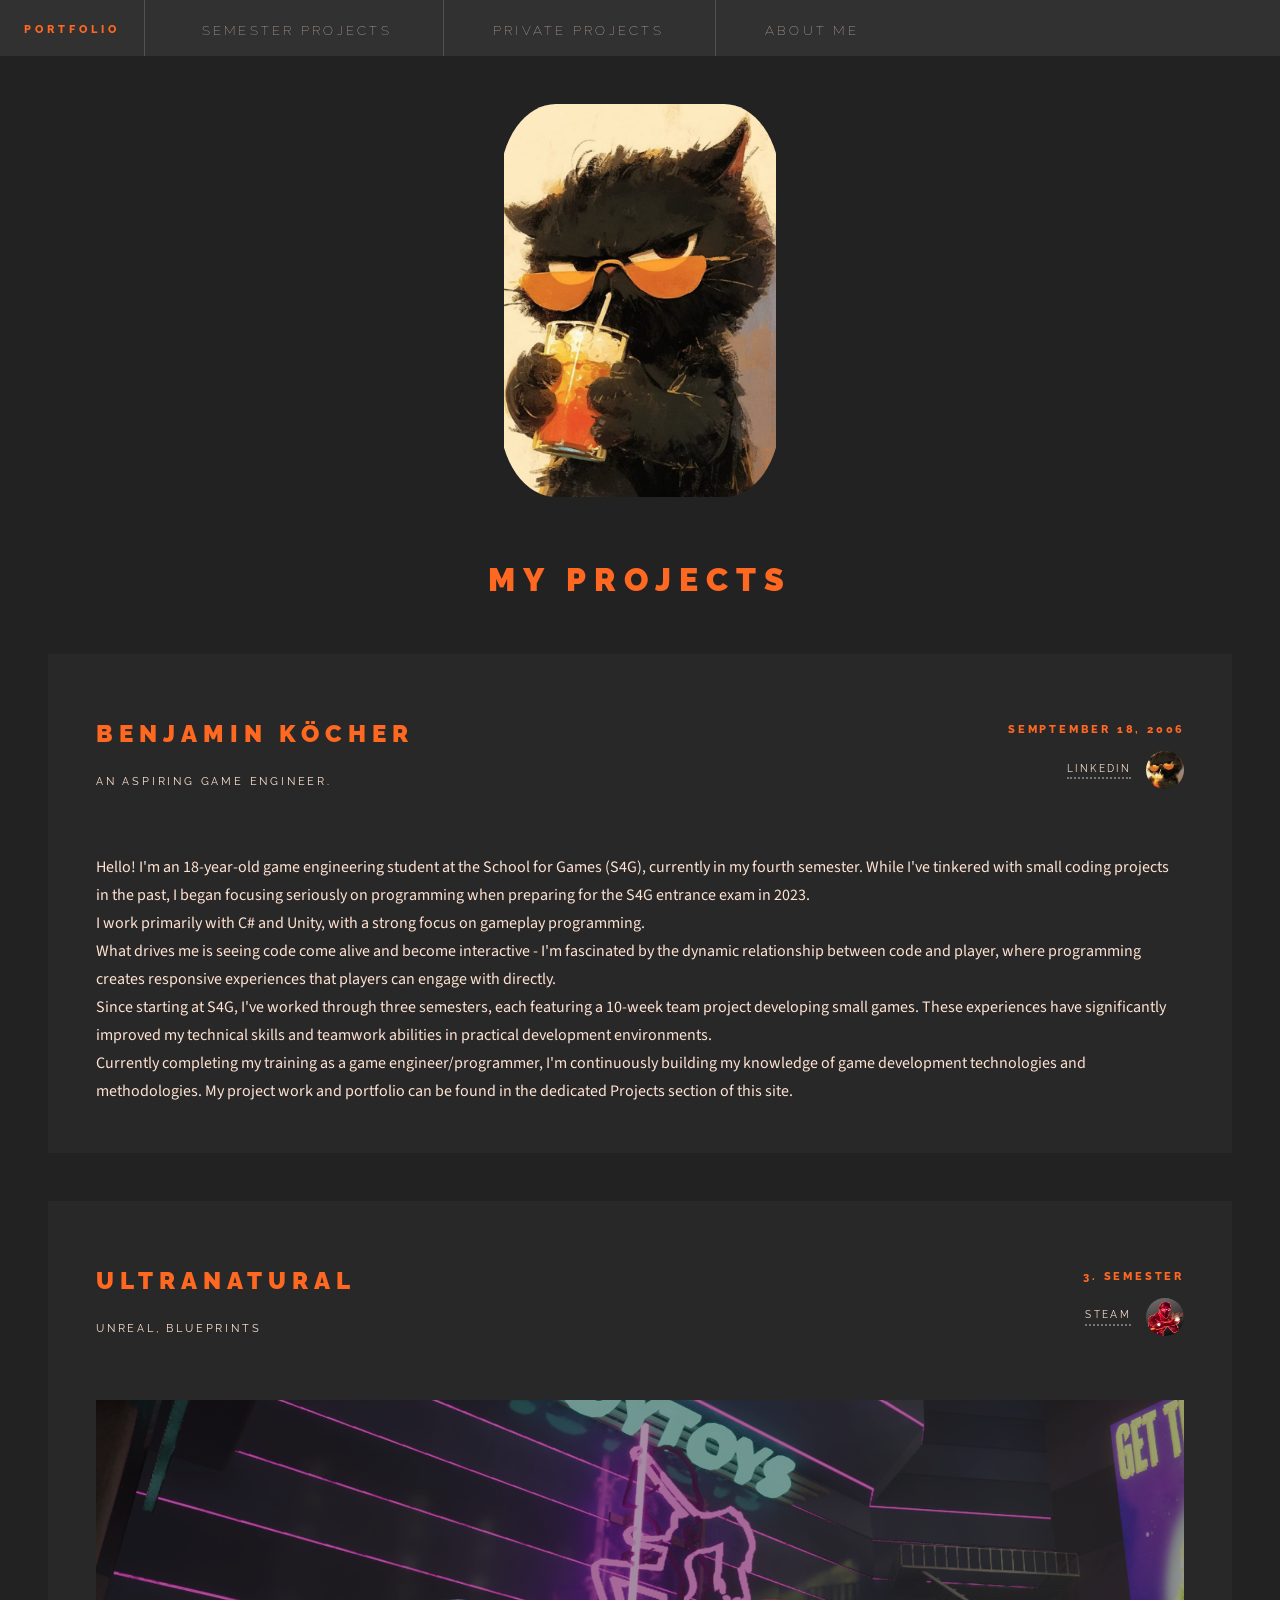
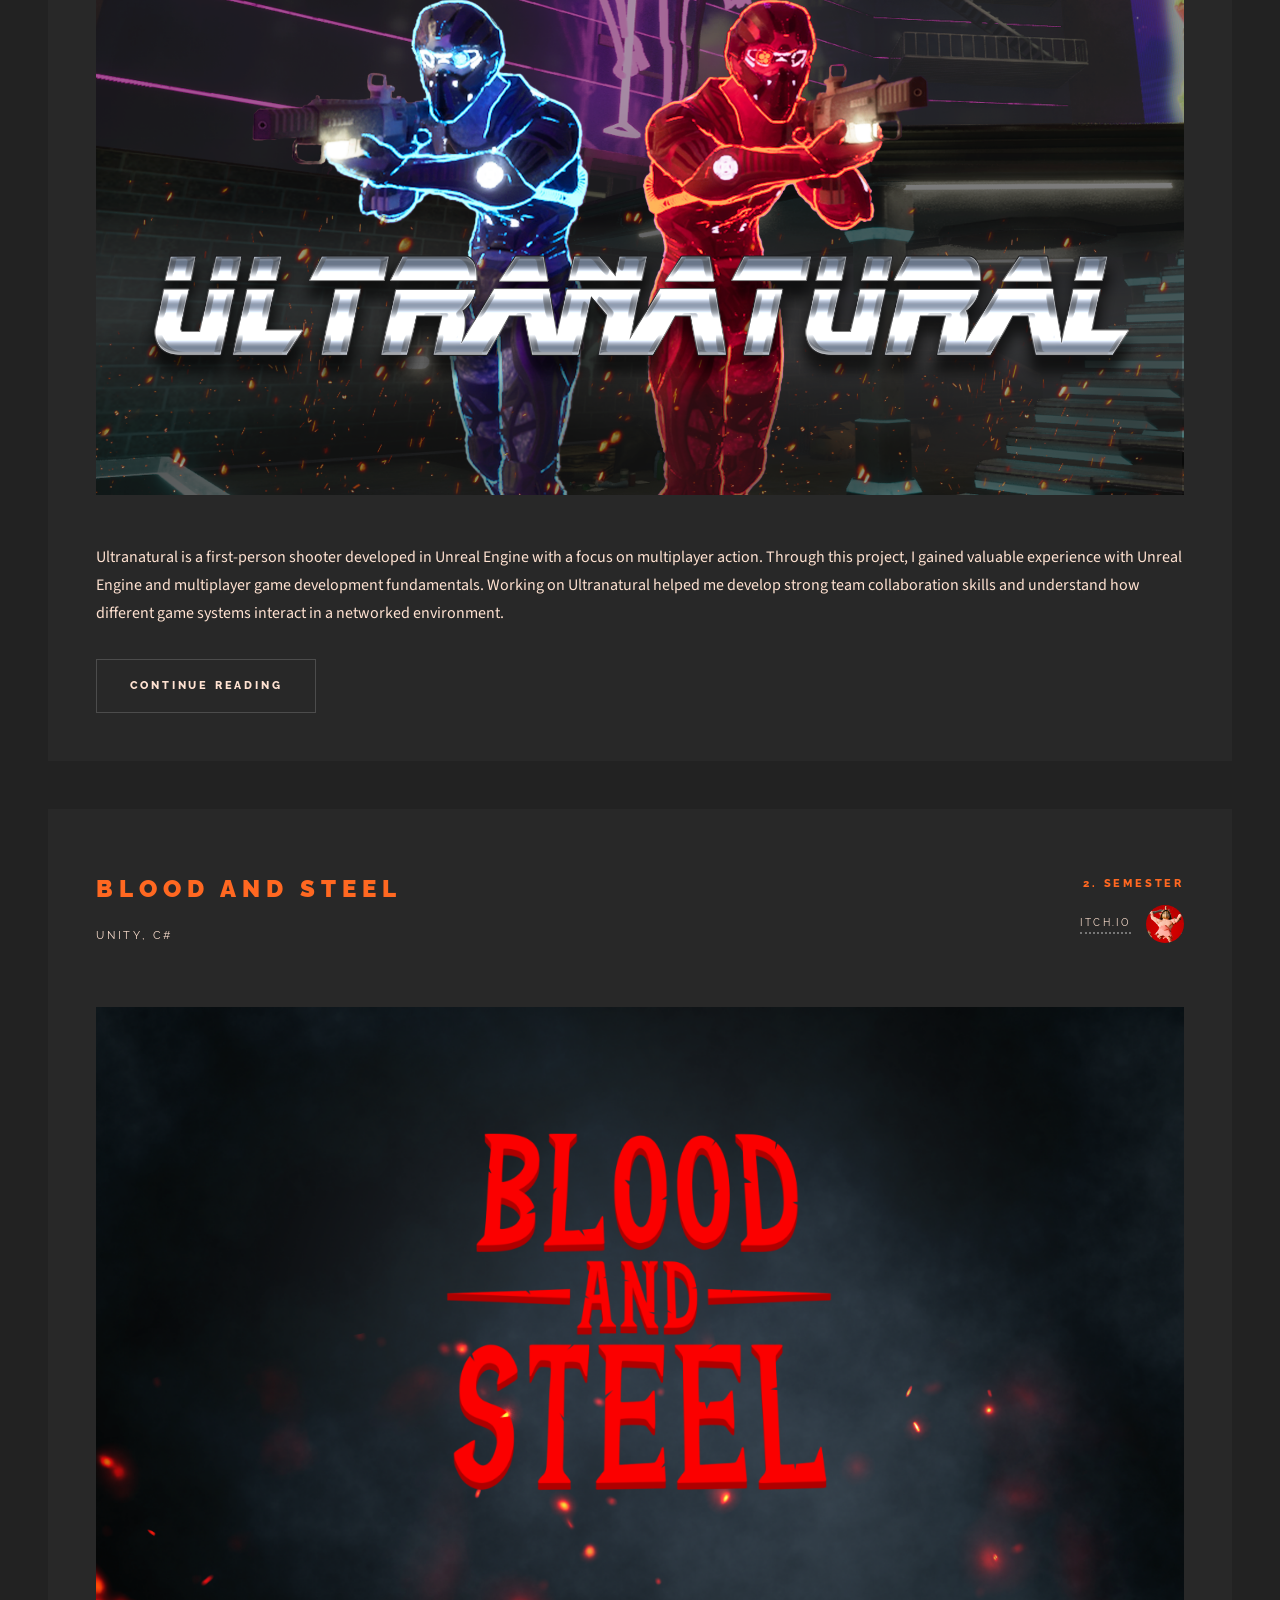
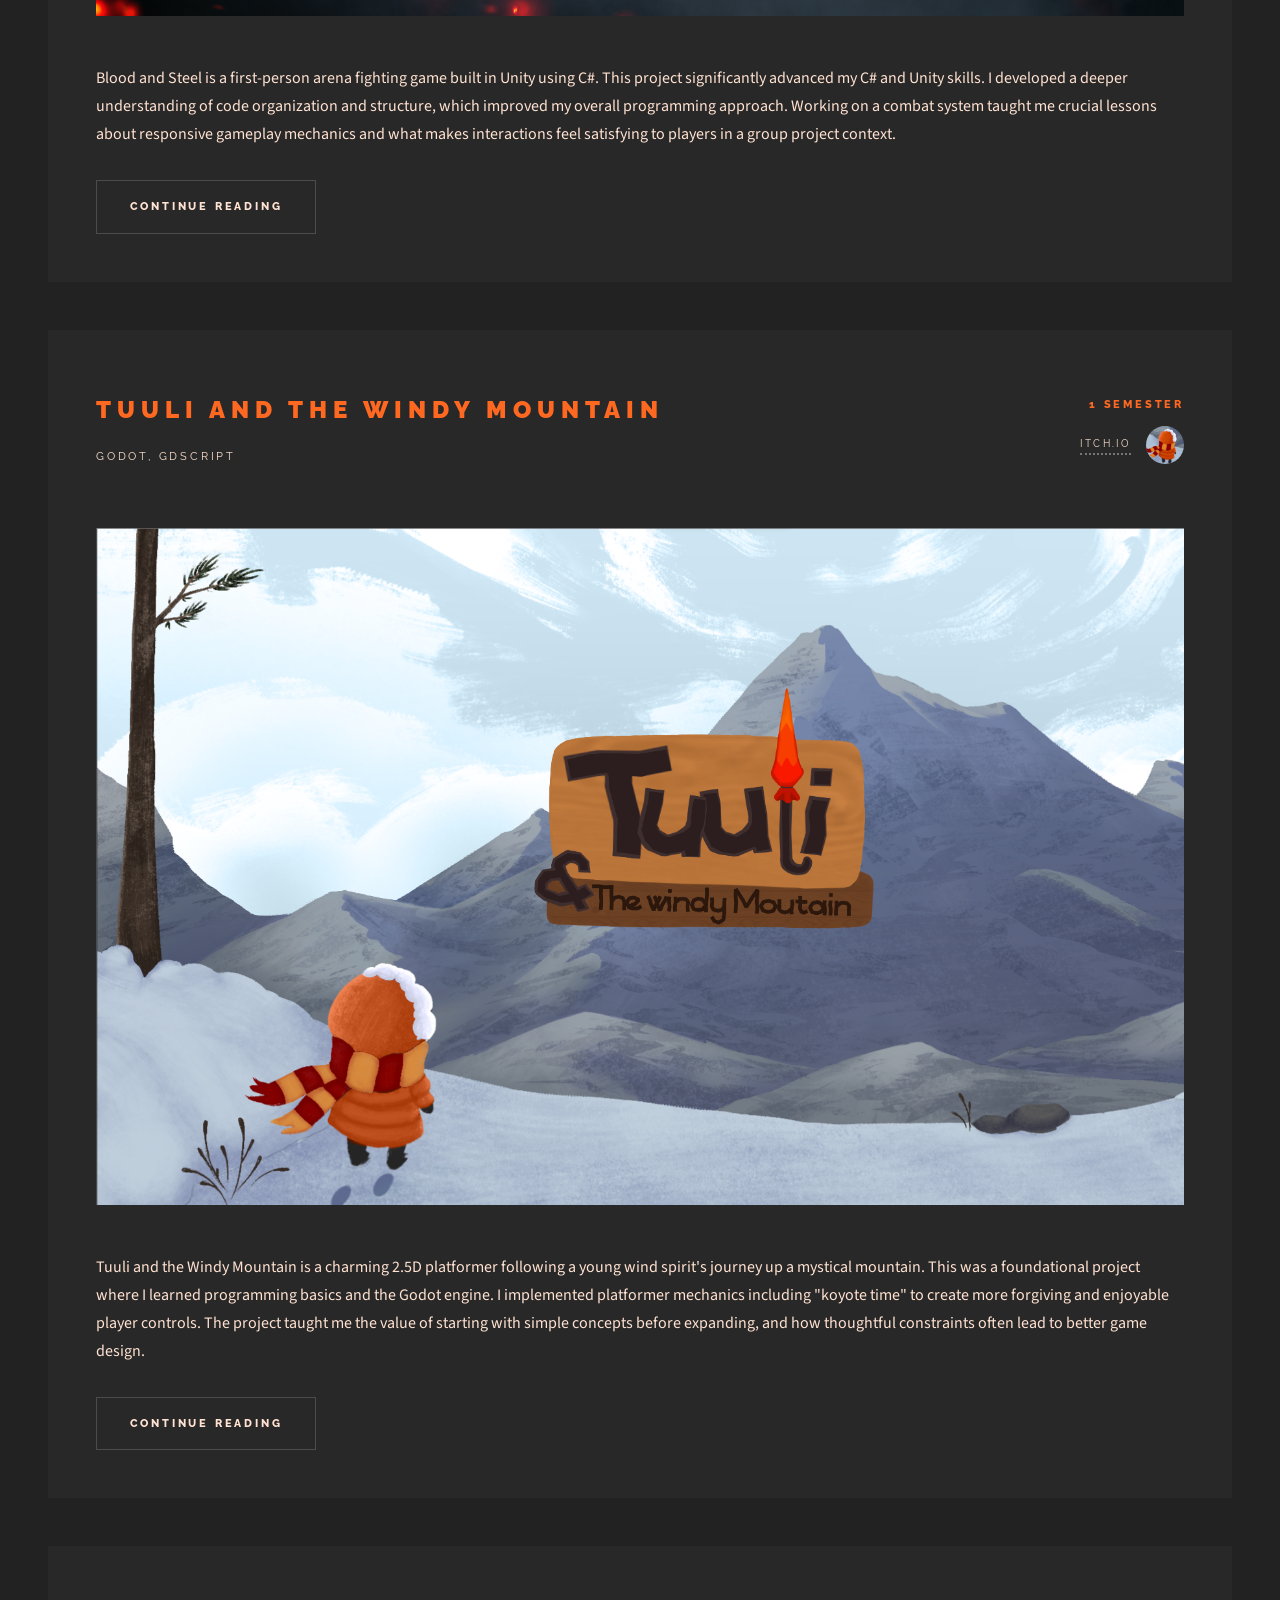
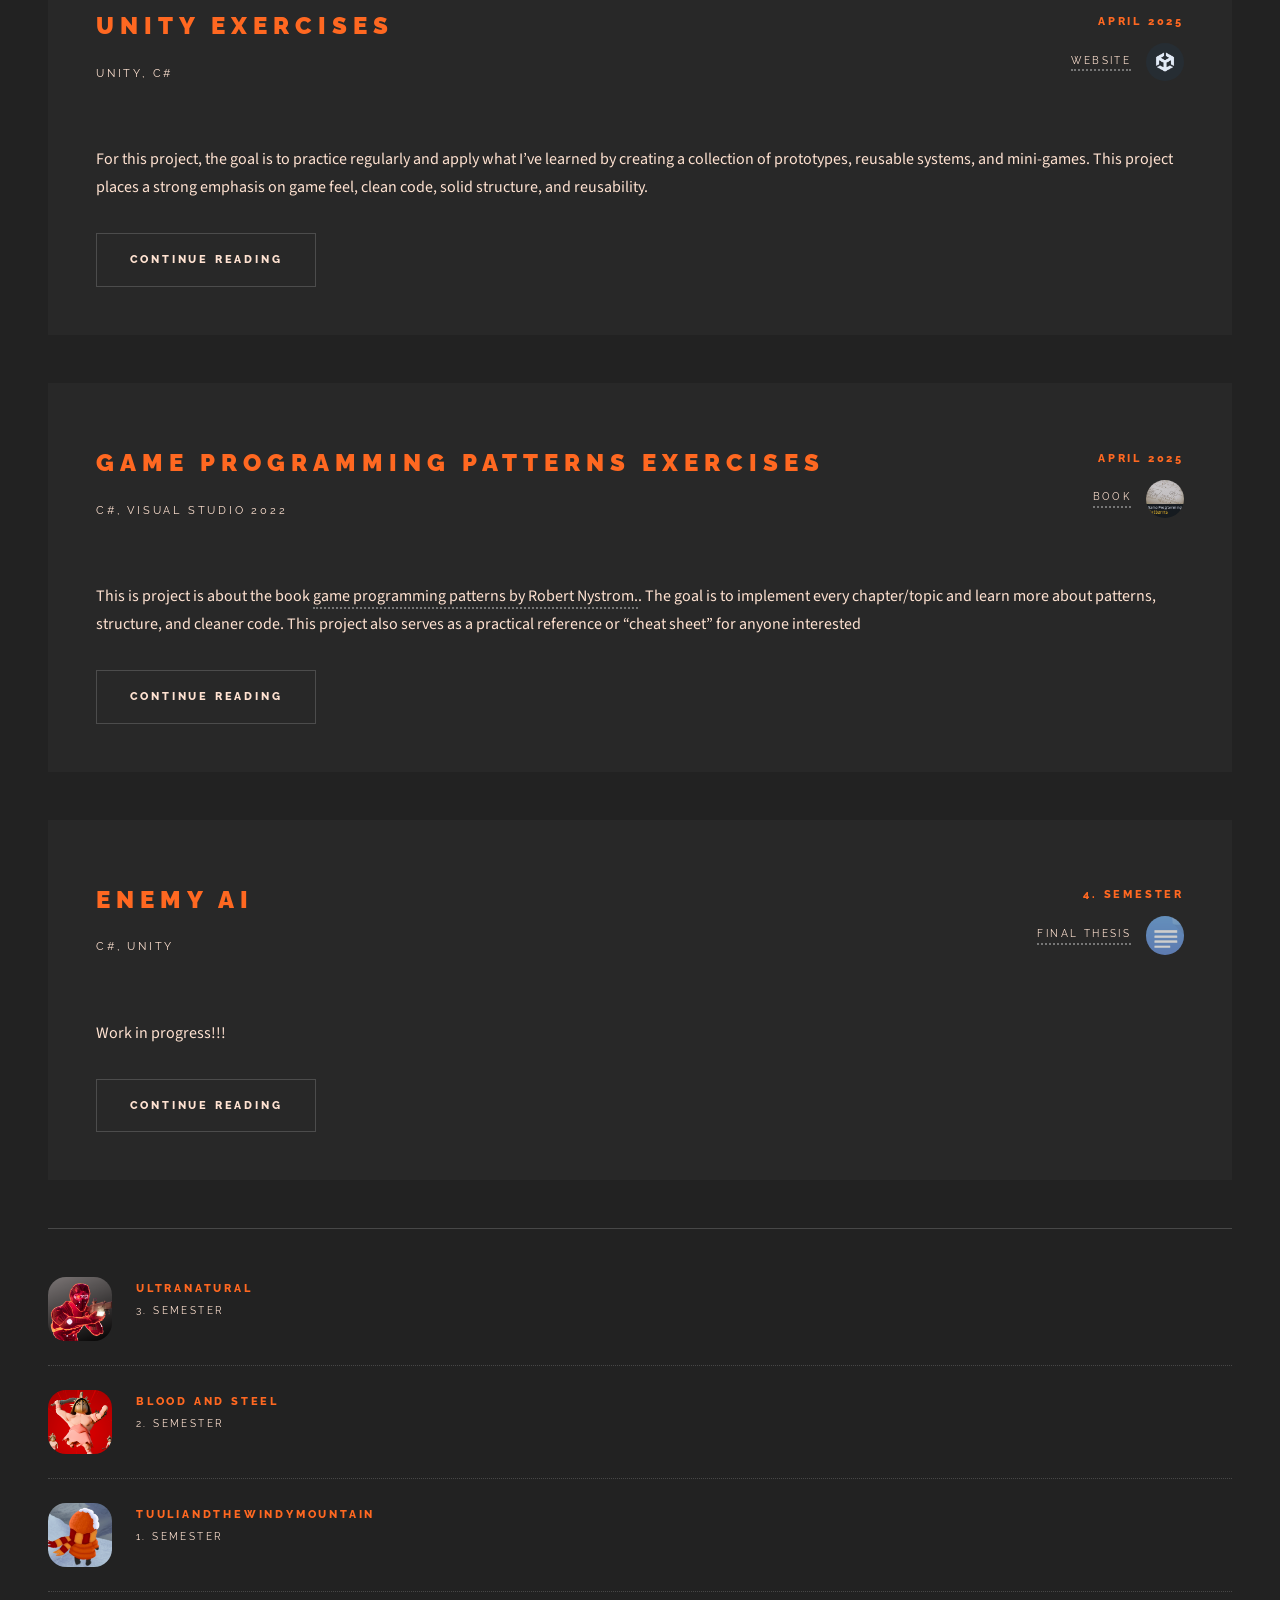
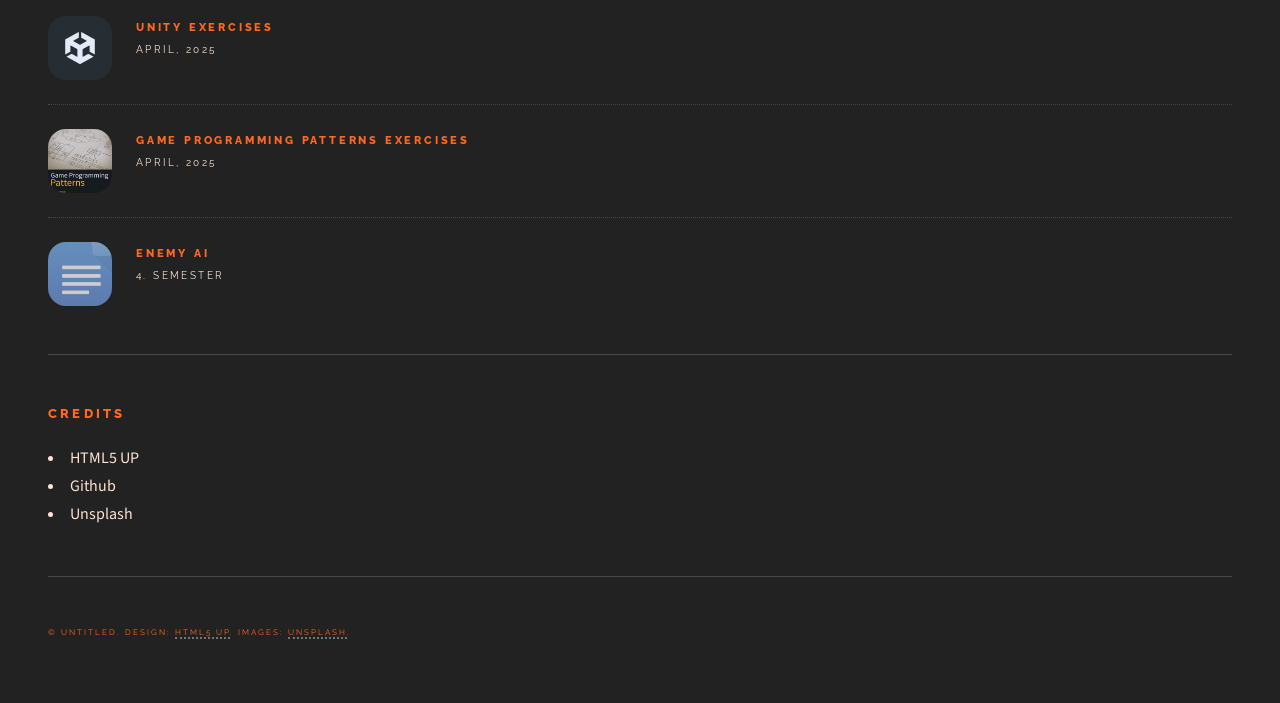
==== index.html @ 3e7ed902 "Update index.html" ====
<!DOCTYPE HTML>
<!--
	Future Imperfect by HTML5 UP
	html5up.net | @ajlkn
	Free for personal and commercial use under the CCA 3.0 license (html5up.net/license)
-->
<html>

<head>
	<title>Benjamin Köcher Portfolio</title>
	<meta charset="utf-8" />
	<meta name="viewport" content="width=device-width, initial-scale=1, user-scalable=no" />
	<link rel="stylesheet" href="assets/css/main.css" />
	<link rel="icon" href="WebsiteIconVar.png" type=" image/png"/>
</head>

<body class="is-preload">


	<!-- Wrapper -->
	<div id="wrapper">

		<!-- Header -->
		<header id="header">
			<h1><a href="index.html">Portfolio</a></h1>

			<nav class="links">
				<ul>
	
					<li class="dropdown">

						<button class="dropdown-button">semester projects</button>
						<div class="dropdown-content">
							<a href="TuuliAndTheWindyMountain.html">Tuuli And The Windy Mountain</a>
							<a href="BloodAndSteel.html">Blood And Steel</a>
							<a href="Ultranatural.html">Ultranatural</a>
							<a href="EnemyAI.html">EnemyAI</a>
						</div>
					</li>

					<li class="dropdown">

						<button class="dropdown-button">private projects</button>
						<div class="dropdown-content">
							<a href="GameProgrammingPatternsExercises.html">Game Programming Patterns Exercises</a>
							<a href="UnityExercises.html">Unity Exercises</a>
						</div>

					</li>
					<li class="dropdown">

						<button class="dropdown-button">About Me</button>
						<div class="dropdown-content">
							<a href="https://www.linkedin.com/in/benjamin-koecher-4913a52a2">LinkedIn</a>
							<a href="https://github.com/darkAssassine">GitHub</a>
						</div>

					</li>
				</ul>
			</nav>
		</header>

		<!-- Main -->
		<div id="main">

			<!-- Post -->
			<article class="post">
				<header>
					<div class="title">
						<h2>Benjamin Köcher</h2>
						<p>An aspiring Game Engineer.</p>
					</div>
					<div class="meta">
						<time class="published" datetime="2015-11-01">Semptember 18, 2006</time>
						<a href="https://www.linkedin.com/in/benjamin-koecher-4913a52a2" class="author"><span class="name">LinkedIN</span><img
								src="images/ProfilePicture.jpg" alt="" /></a>
					</div>
				</header>
				<p>Hello! I'm an 18-year-old game engineering student at the School for Games (S4G), currently in my fourth semester. While I've tinkered with small coding projects in the past, I began focusing seriously on programming when preparing for the S4G entrance exam in 2023.<br>
					I work primarily with C# and Unity, with a strong focus on gameplay programming.<br> What drives me is seeing code come alive and become interactive - I'm fascinated by the dynamic relationship between code and player, where programming creates responsive experiences that players can engage with directly.
					<br>Since starting at S4G, I've worked through three semesters, each featuring a 10-week team project developing small games. These experiences have significantly improved my technical skills and teamwork abilities in practical development environments.
					<br>Currently completing my training as a game engineer/programmer, I'm continuously building my knowledge of game development technologies and methodologies. My project work and portfolio can be found in the dedicated Projects section of this site.</p>
			</article>

			<!-- Post -->
			<article class="post">
				<header>
					<div class="title">
						<h2><a href="Ultranatural.html">Ultranatural</a></h2>
						<p>Unreal, Blueprints</p>
					</div>
					<div class="meta">
						<time class="published" datetime="2015-10-25">3. Semester</time>
						<a href="https://store.steampowered.com/app/3484710/Ultranatural/" class="author"><span class="name">Steam</span><img
								src="images/UltranaturalIcon.png" alt="" /></a>
					</div>
				</header>
				<a href="Ultranatural.html" class="image featured"><img src="images/UltranaturalMain.png" alt="" /></a>
				<p>Ultranatural is a first-person shooter developed in Unreal Engine with a focus on multiplayer action.
					Through this project, I gained valuable experience with Unreal Engine and multiplayer game development fundamentals. 
					Working on Ultranatural helped me develop strong team collaboration skills and understand how different game systems interact in a networked environment.</p>
				<footer>
					<ul class="actions">
						<li><a href="Ultranatural.html" class="button large">Continue Reading</a></li>
					</ul>
				</footer>
			</article>

			<!-- Post -->
			<article class="post">
				<header>
					<div class="title">
						<h2><a href="BloodAndSteel.html">Blood And Steel</a></h2>
						<p>Unity, C#</p>
					</div>
					<div class="meta">
						<time class="published" datetime="2015-10-22">2. Semester</time>
						<a href="https://s4g.itch.io/blood-and-steel" class="author"><span class="name">Itch.io</span><img
								src="images/BloodAndSteelIcon.png" /></a>
					</div>
				</header>
				<a href="BloodAndSteel.html" class="image featured"><img src="images/BloodAndSteelMain.png" alt="" /></a>
				<p>Blood and Steel is a first-person arena fighting game built in Unity using C#. This project significantly advanced my C# and Unity skills. 
					I developed a deeper understanding of code organization and structure, which improved my overall programming approach. 
					Working on a combat system taught me crucial lessons about responsive gameplay mechanics and what makes interactions feel satisfying to players in a group project context.</p>
				<footer>
					<ul class="actions">
						<li><a href="BloodAndSteel.html" class="button large">Continue Reading</a></li>
					</ul>
				</footer>
			</article>

			<!-- Post -->
			<article class="post">
				<header>
					<div class="title">
						<h2><a href="TuuliAndTheWindyMountain.html">Tuuli And The Windy Mountain</a></h2>
						<p>Godot, GDScript</p>
					</div>
					<div class="meta">
						<time class="published" datetime="2015-10-22">1 Semester</time>
						<a href="https://s4g.itch.io/tuuli-and-the-windy-mountain" class="author"><span class="name">Itch.io</span><img
								src="images/TuuliAndTheWindyMountainIcon.png" /></a>
					</div>
				</header>
				<a href="TuuliAndTheWindyMountain.html" class="image featured"><img src="images/TuuliAndTheWindyMountainMain.png"
						alt="" /></a>
				<p>Tuuli and the Windy Mountain is a charming 2.5D platformer following a young wind spirit's journey up a mystical mountain. 
					This was a foundational project where I learned programming basics and the Godot engine. I implemented platformer mechanics including "koyote time" to create more forgiving and enjoyable player controls. 
					The project taught me the value of starting with simple concepts before expanding, and how thoughtful constraints often lead to better game design.</p>
				<footer>
					<ul class="actions">
						<li><a href="TuuliAndTheWindyMountain.html" class="button large">Continue Reading</a></li>
					</ul>
				</footer>
			</article>

			<article class="post">
				<header>
					<div class="title">
						<h2><a href="GameProgrammingPatternsExercises.html">Unity Exercises</a></h2>
						<p>Unity, c#</p>
					</div>
					<div class="meta">
						<time class="published" datetime="2015-10-22">April 2025</time>
						<a href="https://unity.com" class="author"><span class="name">Website</span><img
								src="images/UnityIcon.png" /></a>
					</div>
				</header>
				
				<p>For this project, the goal is to practice regularly and apply what I’ve learned by creating a collection of prototypes, reusable systems, and mini-games. 
					This project places a strong emphasis on game feel, clean code, solid structure, and reusability.</p>
				<footer>
					<ul class="actions">
						<li><a href="UnityExercises.html" class="button large">Continue Reading</a></li>
					</ul>
				</footer>
			</article>

			<!-- Post -->
			<article class="post">
				<header>
					<div class="title">
						<h2><a href="GameProgrammingPatternsExercises.html">Game Programming Patterns Exercises</a></h2>
						<p>c#, Visual Studio 2022</p>
					</div>
					<div class="meta">
						<time class="published" datetime="2015-10-22">April 2025</time>
						<a href="https://gameprogrammingpatterns.com" class="author"><span class="name">Book</span><img
								src="images/GameProgrammingPatternsIcon.png" /></a>
					</div>
				</header>
				
				<p>This is project is about the book <a href="https://gameprogrammingpatterns.com">game programming patterns by Robert Nystrom.</a>. 
					The goal is to implement every chapter/topic and learn more about patterns, structure, and cleaner code. This project also serves as a practical reference or “cheat sheet” for anyone interested</p>
				<footer>
					<ul class="actions">
						<li><a href="GameProgrammingPatternsExercises.html" class="button large">Continue Reading</a></li>
					</ul>
				</footer>
			</article>

			<article class="post">
				<header>
					<div class="title">
						<h2><a href="GameProgrammingPatternsExercises.html">Enemy AI</a></h2>
						<p>c#, Unity</p>
					</div>
					<div class="meta">
						<time class="published" datetime="2015-10-22">4. Semester</time>
						<a href="https://docs.google.com/document" class="author"><span class="name">final thesis</span><img
							src="images/GoogleDocsIcon.png" /></a>
					</div>
				</header>
				
				<p>Work in progress!!!</p>
				<footer>
					<ul class="actions">
						<li><a href="EnemyAI.html" class="button large">Continue Reading</a></li>
					</ul>
				</footer>
			</article>

		</div>

	

		<!-- Sidebar -->
		<section id="sidebar">

			<!-- Intro -->
			<section id="intro">
				<a href="#" class="logo"><img src="images/ProfilePicture.jpg" alt="" /></a>
				<header>
					<h2>My Projects</h2>
				</header>
			</section>

			<!-- Posts List -->
			<section>
				<ul class="posts">
					<li>
						<article>
							<header>
								<h3><a href="Ultranatural.html">Ultranatural</a></h3>
								<time class="published" datetime="2015-10-20">3. Semester</time>
							</header>
							<a href="Ultranatural.html" class="image"><img src="images/UltranaturalIcon.png" alt="" /></a>
						</article>
					</li>
					<li>
						<article>
							<header>
								<h3><a href="BloodAndSteel.html">Blood And Steel</a></h3>
								<time class="published" datetime="2015-10-15">2. Semester</time>
							</header>
							<a href="BloodAndSteel.html" class="image"><img src="images/BloodAndSteelIcon.png" alt="" /></a>
						</article>
					</li>
					<li>
						<article>
							<header>
								<h3><a href="TuuliAndTheWindyMountain.html">TuuliAndTheWindyMountain</a></h3>
								<time class="published" datetime="2015-10-10">1. Semester</time>
							</header>
							<a href="TuuliAndTheWindyMountain.html" class="image"><img src="images/TuuliAndTheWindyMountainIcon.png" alt="" /></a>
						</article>
					</li>
					<li>
						<article>
							<header>
								<h3><a href="single.html">Unity Exercises</a></h3>
								<time class="published" datetime="2015-10-08">April, 2025</time>
							</header>
							<a href="UnityExercises.html" class="image"><img src="images/UnityIcon.png" alt="" /></a>
						</article>
					</li>
					<li>
						<article>
							<header>
								<h3><a href="GameProgrammingPatternsExercises.html">Game Programming Patterns Exercises</a></h3>
								<time class="published" datetime="2015-10-06">April, 2025</time>
							</header>
							<a href="GameProgrammingPatternsExercises.html" class="image"><img src="images/GameProgrammingPatternsIcon.png" alt="" /></a>
						</article>
					</li>
					<li>
						<article>
							<header>
								<h3><a href="EnemyAI.html">Enemy AI</a></h3>
								<time class="published" datetime="2015-10-06">4. Semester</time>
							</header>
							<a href="EnemyAI.html" class="image"><img src="images/GoogleDocsIcon.png" alt="" /></a>
						</article>
					</li>
				</ul>
			</section>

			<!-- About -->
			<section class="blurb">
				<h2>Credits</h2>
				<li>HTML5 UP</li>
				<li>Github</li>
				<Li>Unsplash</Li>
			</section>

			<!-- Footer -->
			<section id="footer">
				
				<p class="copyright">&copy; Untitled. Design: <a href="http://html5up.net">HTML5 UP</a>. Images: <a
						href="http://unsplash.com">Unsplash</a>.</p>
			</section>

		</section>

	</div>

	<!-- Scripts -->
	<script src="assets/js/jquery.min.js"></script>
	<script src="assets/js/browser.min.js"></script>
	<script src="assets/js/breakpoints.min.js"></script>
	<script src="assets/js/util.js"></script>
	<script src="assets/js/main.js"></script>

</body>

</html>
---- assets/css/main.css ----
@import url(fontawesome-all.min.css);
@import url("https://fonts.googleapis.com/css?family=Source+Sans+Pro:400,700|Raleway:400,800,900");

/*
	Future Imperfect by HTML5 UP
	html5up.net | @ajlkn
	Free for personal and commercial use under the CCA 3.0 license (html5up.net/license)
*/

html,
body,
div,
span,
applet,
object,
iframe,
h1,
h2,
h3,
h4,
h5,
h6,
p,
blockquote,
pre,
a,
abbr,
acronym,
address,
big,
cite,
code,
del,
dfn,
em,
img,
ins,
kbd,
q,
s,
samp,
small,
strike,
strong,
sub,
sup,
tt,
var,
b,
u,
i,
center,
dl,
dt,
dd,
ol,
ul,
li,
fieldset,
form,
label,
legend,
table,
caption,
tbody,
tfoot,
thead,
tr,
th,
td,
article,
aside,
canvas,
details,
embed,
figure,
figcaption,
footer,
header,
hgroup,
menu,
nav,
output,
ruby,
section,
summary,
time,
mark,
audio,
video {
	margin: 0;
	padding: 0;
	border: 0;
	font-size: 100%;
	font: inherit;
	vertical-align: baseline;
}

article,
aside,
details,
figcaption,
figure,
footer,
header,
hgroup,
menu,
nav,
section {
	display: block;
}

body {
	line-height: 1;
}

ol,
ul {
	list-style: none;
}

blockquote,
q {
	quotes: none;
}

blockquote:before,
blockquote:after,
q:before,
q:after {
	content: '';
	content: none;
}

table {
	border-collapse: collapse;
	border-spacing: 0;
}

body {
	-webkit-text-size-adjust: none;
}

mark {
	background-color: transparent;
	color: inherit;
}

input::-moz-focus-inner {
	border: 0;
	padding: 0;
}

input,
select,
textarea {
	-moz-appearance: none;
	-webkit-appearance: none;
	-ms-appearance: none;
	appearance: none;
}

/* Basic */

@-ms-viewport {
	width: device-width;
}

body {
	-ms-overflow-style: scrollbar;
}

@media screen and (max-width: 480px) {

	html,
	body {
		min-width: 320px;
	}

}

html {
	box-sizing: border-box;
}

*,
*:before,
*:after {
	box-sizing: inherit;
}

body {
	background: #222222;
}

body.is-preload *,
body.is-preload *:before,
body.is-preload *:after {
	-moz-animation: none !important;
	-webkit-animation: none !important;
	-ms-animation: none !important;
	animation: none !important;
	-moz-transition: none !important;
	-webkit-transition: none !important;
	-ms-transition: none !important;
	transition: none !important;
}

/* Type */

body,
input,
select,
textarea {
	color: #FFE2D1;
	font-family: "Source Sans Pro", Helvetica, sans-serif;
	font-size: 14pt;
	font-weight: 400;
	line-height: 1.75;
}

@media screen and (max-width: 1680px) {

	body,
	input,
	select,
	textarea {
		font-size: 12pt;
	}

}

@media screen and (max-width: 1280px) {

	body,
	input,
	select,
	textarea {
		font-size: 12pt;
	}

}

@media screen and (max-width: 980px) {

	body,
	input,
	select,
	textarea {
		font-size: 12pt;
	}

}

@media screen and (max-width: 736px) {

	body,
	input,
	select,
	textarea {
		font-size: 12pt;
	}

}

@media screen and (max-width: 480px) {

	body,
	input,
	select,
	textarea {
		font-size: 12pt;
	}

}

a {
	-moz-transition: color 0.2s ease, border-bottom-color 0.2s ease;
	-webkit-transition: color 0.2s ease, border-bottom-color 0.2s ease;
	-ms-transition: color 0.2s ease, border-bottom-color 0.2s ease;
	transition: color 0.2s ease, border-bottom-color 0.2s ease;
	border-bottom: dotted 2px rgba(160, 160, 160, 0.65);
	color: inherit;
	text-decoration: none;
}

a:before {
	-moz-transition: color 0.2s ease;
	-webkit-transition: color 0.2s ease;
	-ms-transition: color 0.2s ease;
	transition: color 0.2s ease;
}

a:hover {
	border-bottom-color: transparent;
	color: #ffaa0c !important;
}

a:hover:before {
	color: #ffaa0c !important;
}

strong,
b {
	color: #FFE2D1;
	font-weight: 600;
}

em,
i {
	font-style: italic;
}

p {
	margin: 0 0 2em 0;
}

h1,
h2,
h3,
h4,
h5,
h6 {
	color: #ff6821;
	font-family: "Raleway", Helvetica, sans-serif;
	font-weight: 800;
	letter-spacing: 0.25em;
	line-height: 1.65;
	margin: 0 0 1em 0;
	text-transform: uppercase;
}

h1 a,
h2 a,
h3 a,
h4 a,
h5 a,
h6 a {
	color: inherit;
	border-bottom: 0;
}

h2 {
	font-size: 1.1em;
}

h3 {
	font-size: 0.9em;
}

h4 {
	font-size: 0.7em;
}

h5 {
	font-size: 0.7em;
}

h6 {
	font-size: 0.7em;
}

sub {
	font-size: 0.8em;
	position: relative;
	top: 0.5em;
}

sup {
	font-size: 0.8em;
	position: relative;
	top: -0.5em;
}

blockquote {
	border-left: solid 4px rgba(160, 160, 160, 0.3);
	font-style: italic;
	margin: 0 0 2em 0;
	padding: 0.5em 0 0.5em 2em;
}

code {
	background: rgba(160, 160, 160, 0.075);
	border: solid 1px rgba(160, 160, 160, 0.3);
	font-family: "Courier New", monospace;
	font-size: 0.9em;
	margin: 0 0.25em;
	padding: 0.25em 0.65em;
}

pre {
	-webkit-overflow-scrolling: touch;
	font-family: "Courier New", monospace;
	font-size: 0.9em;
	margin: 0 0 2em 0;
}

pre code {
	display: block;
	line-height: 1.75em;
	padding: 1em 1.5em;
	overflow-x: auto;
}

hr {
	border: 0;
	border-bottom: solid 1px rgba(160, 160, 160, 0.3);
	margin: 2em 0;
}

hr.major {
	margin: 3em 0;
}

.align-left {
	text-align: left;
}

.align-center {
	text-align: center;
}

.align-right {
	text-align: right;
}

/* Row */

.row {
	display: flex;
	flex-wrap: wrap;
	box-sizing: border-box;
	align-items: stretch;
}

.row>* {
	box-sizing: border-box;
}

.row.gtr-uniform>*> :last-child {
	margin-bottom: 0;
}

.row.aln-left {
	justify-content: flex-start;
}

.row.aln-center {
	justify-content: center;
}

.row.aln-right {
	justify-content: flex-end;
}

.row.aln-top {
	align-items: flex-start;
}

.row.aln-middle {
	align-items: center;
}

.row.aln-bottom {
	align-items: flex-end;
}

.row>.imp {
	order: -1;
}

.row>.col-1 {
	width: 8.33333%;
}

.row>.off-1 {
	margin-left: 8.33333%;
}

.row>.col-2 {
	width: 16.66667%;
}

.row>.off-2 {
	margin-left: 16.66667%;
}

.row>.col-3 {
	width: 25%;
}

.row>.off-3 {
	margin-left: 25%;
}

.row>.col-4 {
	width: 33.33333%;
}

.row>.off-4 {
	margin-left: 33.33333%;
}

.row>.col-5 {
	width: 41.66667%;
}

.row>.off-5 {
	margin-left: 41.66667%;
}

.row>.col-6 {
	width: 50%;
}

.row>.off-6 {
	margin-left: 50%;
}

.row>.col-7 {
	width: 58.33333%;
}

.row>.off-7 {
	margin-left: 58.33333%;
}

.row>.col-8 {
	width: 66.66667%;
}

.row>.off-8 {
	margin-left: 66.66667%;
}

.row>.col-9 {
	width: 75%;
}

.row>.off-9 {
	margin-left: 75%;
}

.row>.col-10 {
	width: 83.33333%;
}

.row>.off-10 {
	margin-left: 83.33333%;
}

.row>.col-11 {
	width: 91.66667%;
}

.row>.off-11 {
	margin-left: 91.66667%;
}

.row>.col-12 {
	width: 100%;
}

.row>.off-12 {
	margin-left: 100%;
}

.row.gtr-0 {
	margin-top: 0;
	margin-left: 0em;
}

.row.gtr-0>* {
	padding: 0 0 0 0em;
}

.row.gtr-0.gtr-uniform {
	margin-top: 0em;
}

.row.gtr-0.gtr-uniform>* {
	padding-top: 0em;
}

.row.gtr-25 {
	margin-top: 0;
	margin-left: -0.25em;
}

.row.gtr-25>* {
	padding: 0 0 0 0.25em;
}

.row.gtr-25.gtr-uniform {
	margin-top: -0.25em;
}

.row.gtr-25.gtr-uniform>* {
	padding-top: 0.25em;
}

.row.gtr-50 {
	margin-top: 0;
	margin-left: -0.5em;
}

.row.gtr-50>* {
	padding: 0 0 0 0.5em;
}

.row.gtr-50.gtr-uniform {
	margin-top: -0.5em;
}

.row.gtr-50.gtr-uniform>* {
	padding-top: 0.5em;
}

.row {
	margin-top: 0;
	margin-left: -1em;
}

.row>* {
	padding: 0 0 0 1em;
}

.row.gtr-uniform {
	margin-top: -1em;
}

.row.gtr-uniform>* {
	padding-top: 1em;
}

.row.gtr-150 {
	margin-top: 0;
	margin-left: -1.5em;
}

.row.gtr-150>* {
	padding: 0 0 0 1.5em;
}

.row.gtr-150.gtr-uniform {
	margin-top: -1.5em;
}

.row.gtr-150.gtr-uniform>* {
	padding-top: 1.5em;
}

.row.gtr-200 {
	margin-top: 0;
	margin-left: -2em;
}

.row.gtr-200>* {
	padding: 0 0 0 2em;
}

.row.gtr-200.gtr-uniform {
	margin-top: -2em;
}

.row.gtr-200.gtr-uniform>* {
	padding-top: 2em;
}

@media screen and (max-width: 1680px) {

	.row {
		display: flex;
		flex-wrap: wrap;
		box-sizing: border-box;
		align-items: stretch;
	}

	.row>* {
		box-sizing: border-box;
	}

	.row.gtr-uniform>*> :last-child {
		margin-bottom: 0;
	}

	.row.aln-left {
		justify-content: flex-start;
	}

	.row.aln-center {
		justify-content: center;
	}

	.row.aln-right {
		justify-content: flex-end;
	}

	.row.aln-top {
		align-items: flex-start;
	}

	.row.aln-middle {
		align-items: center;
	}

	.row.aln-bottom {
		align-items: flex-end;
	}

	.row>.imp-xlarge {
		order: -1;
	}

	.row>.col-1-xlarge {
		width: 8.33333%;
	}

	.row>.off-1-xlarge {
		margin-left: 8.33333%;
	}

	.row>.col-2-xlarge {
		width: 16.66667%;
	}

	.row>.off-2-xlarge {
		margin-left: 16.66667%;
	}

	.row>.col-3-xlarge {
		width: 25%;
	}

	.row>.off-3-xlarge {
		margin-left: 25%;
	}

	.row>.col-4-xlarge {
		width: 33.33333%;
	}

	.row>.off-4-xlarge {
		margin-left: 33.33333%;
	}

	.row>.col-5-xlarge {
		width: 41.66667%;
	}

	.row>.off-5-xlarge {
		margin-left: 41.66667%;
	}

	.row>.col-6-xlarge {
		width: 50%;
	}

	.row>.off-6-xlarge {
		margin-left: 50%;
	}

	.row>.col-7-xlarge {
		width: 58.33333%;
	}

	.row>.off-7-xlarge {
		margin-left: 58.33333%;
	}

	.row>.col-8-xlarge {
		width: 66.66667%;
	}

	.row>.off-8-xlarge {
		margin-left: 66.66667%;
	}

	.row>.col-9-xlarge {
		width: 75%;
	}

	.row>.off-9-xlarge {
		margin-left: 75%;
	}

	.row>.col-10-xlarge {
		width: 83.33333%;
	}

	.row>.off-10-xlarge {
		margin-left: 83.33333%;
	}

	.row>.col-11-xlarge {
		width: 91.66667%;
	}

	.row>.off-11-xlarge {
		margin-left: 91.66667%;
	}

	.row>.col-12-xlarge {
		width: 100%;
	}

	.row>.off-12-xlarge {
		margin-left: 100%;
	}

	.row.gtr-0 {
		margin-top: 0;
		margin-left: 0em;
	}

	.row.gtr-0>* {
		padding: 0 0 0 0em;
	}

	.row.gtr-0.gtr-uniform {
		margin-top: 0em;
	}

	.row.gtr-0.gtr-uniform>* {
		padding-top: 0em;
	}

	.row.gtr-25 {
		margin-top: 0;
		margin-left: -0.25em;
	}

	.row.gtr-25>* {
		padding: 0 0 0 0.25em;
	}

	.row.gtr-25.gtr-uniform {
		margin-top: -0.25em;
	}

	.row.gtr-25.gtr-uniform>* {
		padding-top: 0.25em;
	}

	.row.gtr-50 {
		margin-top: 0;
		margin-left: -0.5em;
	}

	.row.gtr-50>* {
		padding: 0 0 0 0.5em;
	}

	.row.gtr-50.gtr-uniform {
		margin-top: -0.5em;
	}

	.row.gtr-50.gtr-uniform>* {
		padding-top: 0.5em;
	}

	.row {
		margin-top: 0;
		margin-left: -1em;
	}

	.row>* {
		padding: 0 0 0 1em;
	}

	.row.gtr-uniform {
		margin-top: -1em;
	}

	.row.gtr-uniform>* {
		padding-top: 1em;
	}

	.row.gtr-150 {
		margin-top: 0;
		margin-left: -1.5em;
	}

	.row.gtr-150>* {
		padding: 0 0 0 1.5em;
	}

	.row.gtr-150.gtr-uniform {
		margin-top: -1.5em;
	}

	.row.gtr-150.gtr-uniform>* {
		padding-top: 1.5em;
	}

	.row.gtr-200 {
		margin-top: 0;
		margin-left: -2em;
	}

	.row.gtr-200>* {
		padding: 0 0 0 2em;
	}

	.row.gtr-200.gtr-uniform {
		margin-top: -2em;
	}

	.row.gtr-200.gtr-uniform>* {
		padding-top: 2em;
	}

}

@media screen and (max-width: 1280px) {

	.row {
		display: flex;
		flex-wrap: wrap;
		box-sizing: border-box;
		align-items: stretch;
	}

	.row>* {
		box-sizing: border-box;
	}

	.row.gtr-uniform>*> :last-child {
		margin-bottom: 0;
	}

	.row.aln-left {
		justify-content: flex-start;
	}

	.row.aln-center {
		justify-content: center;
	}

	.row.aln-right {
		justify-content: flex-end;
	}

	.row.aln-top {
		align-items: flex-start;
	}

	.row.aln-middle {
		align-items: center;
	}

	.row.aln-bottom {
		align-items: flex-end;
	}

	.row>.imp-large {
		order: -1;
	}

	.row>.col-1-large {
		width: 8.33333%;
	}

	.row>.off-1-large {
		margin-left: 8.33333%;
	}

	.row>.col-2-large {
		width: 16.66667%;
	}

	.row>.off-2-large {
		margin-left: 16.66667%;
	}

	.row>.col-3-large {
		width: 25%;
	}

	.row>.off-3-large {
		margin-left: 25%;
	}

	.row>.col-4-large {
		width: 33.33333%;
	}

	.row>.off-4-large {
		margin-left: 33.33333%;
	}

	.row>.col-5-large {
		width: 41.66667%;
	}

	.row>.off-5-large {
		margin-left: 41.66667%;
	}

	.row>.col-6-large {
		width: 50%;
	}

	.row>.off-6-large {
		margin-left: 50%;
	}

	.row>.col-7-large {
		width: 58.33333%;
	}

	.row>.off-7-large {
		margin-left: 58.33333%;
	}

	.row>.col-8-large {
		width: 66.66667%;
	}

	.row>.off-8-large {
		margin-left: 66.66667%;
	}

	.row>.col-9-large {
		width: 75%;
	}

	.row>.off-9-large {
		margin-left: 75%;
	}

	.row>.col-10-large {
		width: 83.33333%;
	}

	.row>.off-10-large {
		margin-left: 83.33333%;
	}

	.row>.col-11-large {
		width: 91.66667%;
	}

	.row>.off-11-large {
		margin-left: 91.66667%;
	}

	.row>.col-12-large {
		width: 100%;
	}

	.row>.off-12-large {
		margin-left: 100%;
	}

	.row.gtr-0 {
		margin-top: 0;
		margin-left: 0em;
	}

	.row.gtr-0>* {
		padding: 0 0 0 0em;
	}

	.row.gtr-0.gtr-uniform {
		margin-top: 0em;
	}

	.row.gtr-0.gtr-uniform>* {
		padding-top: 0em;
	}

	.row.gtr-25 {
		margin-top: 0;
		margin-left: -0.25em;
	}

	.row.gtr-25>* {
		padding: 0 0 0 0.25em;
	}

	.row.gtr-25.gtr-uniform {
		margin-top: -0.25em;
	}

	.row.gtr-25.gtr-uniform>* {
		padding-top: 0.25em;
	}

	.row.gtr-50 {
		margin-top: 0;
		margin-left: -0.5em;
	}

	.row.gtr-50>* {
		padding: 0 0 0 0.5em;
	}

	.row.gtr-50.gtr-uniform {
		margin-top: -0.5em;
	}

	.row.gtr-50.gtr-uniform>* {
		padding-top: 0.5em;
	}

	.row {
		margin-top: 0;
		margin-left: -1em;
	}

	.row>* {
		padding: 0 0 0 1em;
	}

	.row.gtr-uniform {
		margin-top: -1em;
	}

	.row.gtr-uniform>* {
		padding-top: 1em;
	}

	.row.gtr-150 {
		margin-top: 0;
		margin-left: -1.5em;
	}

	.row.gtr-150>* {
		padding: 0 0 0 1.5em;
	}

	.row.gtr-150.gtr-uniform {
		margin-top: -1.5em;
	}

	.row.gtr-150.gtr-uniform>* {
		padding-top: 1.5em;
	}

	.row.gtr-200 {
		margin-top: 0;
		margin-left: -2em;
	}

	.row.gtr-200>* {
		padding: 0 0 0 2em;
	}

	.row.gtr-200.gtr-uniform {
		margin-top: -2em;
	}

	.row.gtr-200.gtr-uniform>* {
		padding-top: 2em;
	}

}

@media screen and (max-width: 980px) {

	.row {
		display: flex;
		flex-wrap: wrap;
		box-sizing: border-box;
		align-items: stretch;
	}

	.row>* {
		box-sizing: border-box;
	}

	.row.gtr-uniform>*> :last-child {
		margin-bottom: 0;
	}

	.row.aln-left {
		justify-content: flex-start;
	}

	.row.aln-center {
		justify-content: center;
	}

	.row.aln-right {
		justify-content: flex-end;
	}

	.row.aln-top {
		align-items: flex-start;
	}

	.row.aln-middle {
		align-items: center;
	}

	.row.aln-bottom {
		align-items: flex-end;
	}

	.row>.imp-medium {
		order: -1;
	}

	.row>.col-1-medium {
		width: 8.33333%;
	}

	.row>.off-1-medium {
		margin-left: 8.33333%;
	}

	.row>.col-2-medium {
		width: 16.66667%;
	}

	.row>.off-2-medium {
		margin-left: 16.66667%;
	}

	.row>.col-3-medium {
		width: 25%;
	}

	.row>.off-3-medium {
		margin-left: 25%;
	}

	.row>.col-4-medium {
		width: 33.33333%;
	}

	.row>.off-4-medium {
		margin-left: 33.33333%;
	}

	.row>.col-5-medium {
		width: 41.66667%;
	}

	.row>.off-5-medium {
		margin-left: 41.66667%;
	}

	.row>.col-6-medium {
		width: 50%;
	}

	.row>.off-6-medium {
		margin-left: 50%;
	}

	.row>.col-7-medium {
		width: 58.33333%;
	}

	.row>.off-7-medium {
		margin-left: 58.33333%;
	}

	.row>.col-8-medium {
		width: 66.66667%;
	}

	.row>.off-8-medium {
		margin-left: 66.66667%;
	}

	.row>.col-9-medium {
		width: 75%;
	}

	.row>.off-9-medium {
		margin-left: 75%;
	}

	.row>.col-10-medium {
		width: 83.33333%;
	}

	.row>.off-10-medium {
		margin-left: 83.33333%;
	}

	.row>.col-11-medium {
		width: 91.66667%;
	}

	.row>.off-11-medium {
		margin-left: 91.66667%;
	}

	.row>.col-12-medium {
		width: 100%;
	}

	.row>.off-12-medium {
		margin-left: 100%;
	}

	.row.gtr-0 {
		margin-top: 0;
		margin-left: 0em;
	}

	.row.gtr-0>* {
		padding: 0 0 0 0em;
	}

	.row.gtr-0.gtr-uniform {
		margin-top: 0em;
	}

	.row.gtr-0.gtr-uniform>* {
		padding-top: 0em;
	}

	.row.gtr-25 {
		margin-top: 0;
		margin-left: -0.25em;
	}

	.row.gtr-25>* {
		padding: 0 0 0 0.25em;
	}

	.row.gtr-25.gtr-uniform {
		margin-top: -0.25em;
	}

	.row.gtr-25.gtr-uniform>* {
		padding-top: 0.25em;
	}

	.row.gtr-50 {
		margin-top: 0;
		margin-left: -0.5em;
	}

	.row.gtr-50>* {
		padding: 0 0 0 0.5em;
	}

	.row.gtr-50.gtr-uniform {
		margin-top: -0.5em;
	}

	.row.gtr-50.gtr-uniform>* {
		padding-top: 0.5em;
	}

	.row {
		margin-top: 0;
		margin-left: -1em;
	}

	.row>* {
		padding: 0 0 0 1em;
	}

	.row.gtr-uniform {
		margin-top: -1em;
	}

	.row.gtr-uniform>* {
		padding-top: 1em;
	}

	.row.gtr-150 {
		margin-top: 0;
		margin-left: -1.5em;
	}

	.row.gtr-150>* {
		padding: 0 0 0 1.5em;
	}

	.row.gtr-150.gtr-uniform {
		margin-top: -1.5em;
	}

	.row.gtr-150.gtr-uniform>* {
		padding-top: 1.5em;
	}

	.row.gtr-200 {
		margin-top: 0;
		margin-left: -2em;
	}

	.row.gtr-200>* {
		padding: 0 0 0 2em;
	}

	.row.gtr-200.gtr-uniform {
		margin-top: -2em;
	}

	.row.gtr-200.gtr-uniform>* {
		padding-top: 2em;
	}

}

@media screen and (max-width: 736px) {

	.row {
		display: flex;
		flex-wrap: wrap;
		box-sizing: border-box;
		align-items: stretch;
	}

	.row>* {
		box-sizing: border-box;
	}

	.row.gtr-uniform>*> :last-child {
		margin-bottom: 0;
	}

	.row.aln-left {
		justify-content: flex-start;
	}

	.row.aln-center {
		justify-content: center;
	}

	.row.aln-right {
		justify-content: flex-end;
	}

	.row.aln-top {
		align-items: flex-start;
	}

	.row.aln-middle {
		align-items: center;
	}

	.row.aln-bottom {
		align-items: flex-end;
	}

	.row>.imp-small {
		order: -1;
	}

	.row>.col-1-small {
		width: 8.33333%;
	}

	.row>.off-1-small {
		margin-left: 8.33333%;
	}

	.row>.col-2-small {
		width: 16.66667%;
	}

	.row>.off-2-small {
		margin-left: 16.66667%;
	}

	.row>.col-3-small {
		width: 25%;
	}

	.row>.off-3-small {
		margin-left: 25%;
	}

	.row>.col-4-small {
		width: 33.33333%;
	}

	.row>.off-4-small {
		margin-left: 33.33333%;
	}

	.row>.col-5-small {
		width: 41.66667%;
	}

	.row>.off-5-small {
		margin-left: 41.66667%;
	}

	.row>.col-6-small {
		width: 50%;
	}

	.row>.off-6-small {
		margin-left: 50%;
	}

	.row>.col-7-small {
		width: 58.33333%;
	}

	.row>.off-7-small {
		margin-left: 58.33333%;
	}

	.row>.col-8-small {
		width: 66.66667%;
	}

	.row>.off-8-small {
		margin-left: 66.66667%;
	}

	.row>.col-9-small {
		width: 75%;
	}

	.row>.off-9-small {
		margin-left: 75%;
	}

	.row>.col-10-small {
		width: 83.33333%;
	}

	.row>.off-10-small {
		margin-left: 83.33333%;
	}

	.row>.col-11-small {
		width: 91.66667%;
	}

	.row>.off-11-small {
		margin-left: 91.66667%;
	}

	.row>.col-12-small {
		width: 100%;
	}

	.row>.off-12-small {
		margin-left: 100%;
	}

	.row.gtr-0 {
		margin-top: 0;
		margin-left: 0em;
	}

	.row.gtr-0>* {
		padding: 0 0 0 0em;
	}

	.row.gtr-0.gtr-uniform {
		margin-top: 0em;
	}

	.row.gtr-0.gtr-uniform>* {
		padding-top: 0em;
	}

	.row.gtr-25 {
		margin-top: 0;
		margin-left: -0.25em;
	}

	.row.gtr-25>* {
		padding: 0 0 0 0.25em;
	}

	.row.gtr-25.gtr-uniform {
		margin-top: -0.25em;
	}

	.row.gtr-25.gtr-uniform>* {
		padding-top: 0.25em;
	}

	.row.gtr-50 {
		margin-top: 0;
		margin-left: -0.5em;
	}

	.row.gtr-50>* {
		padding: 0 0 0 0.5em;
	}

	.row.gtr-50.gtr-uniform {
		margin-top: -0.5em;
	}

	.row.gtr-50.gtr-uniform>* {
		padding-top: 0.5em;
	}

	.row {
		margin-top: 0;
		margin-left: -1em;
	}

	.row>* {
		padding: 0 0 0 1em;
	}

	.row.gtr-uniform {
		margin-top: -1em;
	}

	.row.gtr-uniform>* {
		padding-top: 1em;
	}

	.row.gtr-150 {
		margin-top: 0;
		margin-left: -1.5em;
	}

	.row.gtr-150>* {
		padding: 0 0 0 1.5em;
	}

	.row.gtr-150.gtr-uniform {
		margin-top: -1.5em;
	}

	.row.gtr-150.gtr-uniform>* {
		padding-top: 1.5em;
	}

	.row.gtr-200 {
		margin-top: 0;
		margin-left: -2em;
	}

	.row.gtr-200>* {
		padding: 0 0 0 2em;
	}

	.row.gtr-200.gtr-uniform {
		margin-top: -2em;
	}

	.row.gtr-200.gtr-uniform>* {
		padding-top: 2em;
	}

}

@media screen and (max-width: 480px) {

	.row {
		display: flex;
		flex-wrap: wrap;
		box-sizing: border-box;
		align-items: stretch;
	}

	.row>* {
		box-sizing: border-box;
	}

	.row.gtr-uniform>*> :last-child {
		margin-bottom: 0;
	}

	.row.aln-left {
		justify-content: flex-start;
	}

	.row.aln-center {
		justify-content: center;
	}

	.row.aln-right {
		justify-content: flex-end;
	}

	.row.aln-top {
		align-items: flex-start;
	}

	.row.aln-middle {
		align-items: center;
	}

	.row.aln-bottom {
		align-items: flex-end;
	}

	.row>.imp-xsmall {
		order: -1;
	}

	.row>.col-1-xsmall {
		width: 8.33333%;
	}

	.row>.off-1-xsmall {
		margin-left: 8.33333%;
	}

	.row>.col-2-xsmall {
		width: 16.66667%;
	}

	.row>.off-2-xsmall {
		margin-left: 16.66667%;
	}

	.row>.col-3-xsmall {
		width: 25%;
	}

	.row>.off-3-xsmall {
		margin-left: 25%;
	}

	.row>.col-4-xsmall {
		width: 33.33333%;
	}

	.row>.off-4-xsmall {
		margin-left: 33.33333%;
	}

	.row>.col-5-xsmall {
		width: 41.66667%;
	}

	.row>.off-5-xsmall {
		margin-left: 41.66667%;
	}

	.row>.col-6-xsmall {
		width: 50%;
	}

	.row>.off-6-xsmall {
		margin-left: 50%;
	}

	.row>.col-7-xsmall {
		width: 58.33333%;
	}

	.row>.off-7-xsmall {
		margin-left: 58.33333%;
	}

	.row>.col-8-xsmall {
		width: 66.66667%;
	}

	.row>.off-8-xsmall {
		margin-left: 66.66667%;
	}

	.row>.col-9-xsmall {
		width: 75%;
	}

	.row>.off-9-xsmall {
		margin-left: 75%;
	}

	.row>.col-10-xsmall {
		width: 83.33333%;
	}

	.row>.off-10-xsmall {
		margin-left: 83.33333%;
	}

	.row>.col-11-xsmall {
		width: 91.66667%;
	}

	.row>.off-11-xsmall {
		margin-left: 91.66667%;
	}

	.row>.col-12-xsmall {
		width: 100%;
	}

	.row>.off-12-xsmall {
		margin-left: 100%;
	}

	.row.gtr-0 {
		margin-top: 0;
		margin-left: 0em;
	}

	.row.gtr-0>* {
		padding: 0 0 0 0em;
	}

	.row.gtr-0.gtr-uniform {
		margin-top: 0em;
	}

	.row.gtr-0.gtr-uniform>* {
		padding-top: 0em;
	}

	.row.gtr-25 {
		margin-top: 0;
		margin-left: -0.25em;
	}

	.row.gtr-25>* {
		padding: 0 0 0 0.25em;
	}

	.row.gtr-25.gtr-uniform {
		margin-top: -0.25em;
	}

	.row.gtr-25.gtr-uniform>* {
		padding-top: 0.25em;
	}

	.row.gtr-50 {
		margin-top: 0;
		margin-left: -0.5em;
	}

	.row.gtr-50>* {
		padding: 0 0 0 0.5em;
	}

	.row.gtr-50.gtr-uniform {
		margin-top: -0.5em;
	}

	.row.gtr-50.gtr-uniform>* {
		padding-top: 0.5em;
	}

	.row {
		margin-top: 0;
		margin-left: -1em;
	}

	.row>* {
		padding: 0 0 0 1em;
	}

	.row.gtr-uniform {
		margin-top: -1em;
	}

	.row.gtr-uniform>* {
		padding-top: 1em;
	}

	.row.gtr-150 {
		margin-top: 0;
		margin-left: -1.5em;
	}

	.row.gtr-150>* {
		padding: 0 0 0 1.5em;
	}

	.row.gtr-150.gtr-uniform {
		margin-top: -1.5em;
	}

	.row.gtr-150.gtr-uniform>* {
		padding-top: 1.5em;
	}

	.row.gtr-200 {
		margin-top: 0;
		margin-left: -2em;
	}

	.row.gtr-200>* {
		padding: 0 0 0 2em;
	}

	.row.gtr-200.gtr-uniform {
		margin-top: -2em;
	}

	.row.gtr-200.gtr-uniform>* {
		padding-top: 2em;
	}

}

/* Author */

.author {
	display: -moz-flex;
	display: -webkit-flex;
	display: -ms-flex;
	display: flex;
	-moz-flex-direction: row;
	-webkit-flex-direction: row;
	-ms-flex-direction: row;
	flex-direction: row;
	-moz-align-items: center;
	-webkit-align-items: center;
	-ms-align-items: center;
	align-items: center;
	-moz-justify-content: -moz-flex-end;
	-webkit-justify-content: -webkit-flex-end;
	-ms-justify-content: -ms-flex-end;
	justify-content: flex-end;
	border-bottom: 0;
	font-family: "Raleway", Helvetica, sans-serif;
	font-size: 0.6em;
	font-weight: 400;
	letter-spacing: 0.25em;
	text-transform: uppercase;
	white-space: nowrap;
}

.author .name {
	-moz-transition: border-bottom-color 0.2s ease;
	-webkit-transition: border-bottom-color 0.2s ease;
	-ms-transition: border-bottom-color 0.2s ease;
	transition: border-bottom-color 0.2s ease;
	border-bottom: dotted 2px rgba(160, 160, 160, 0.65);
	display: block;
	margin: 0 1.5em 0 0;
}

.author img {
	border-radius: 100%;
	display: block;
	width: 4em;
	height: 4em;
	object-fit: cover;
}

.author:hover .name {
	border-bottom-color: transparent;
}

/* Blurb */

.blurb h2 {
	font-size: 0.8em;
	margin: 0 0 1.5em 0;
}

.blurb h3 {
	font-size: 0.7em;
}

.blurb p {
	font-size: 0.9em;
}

/* Box */

.box {
	border: solid 1px rgba(160, 160, 160, 0.3);
	margin-bottom: 2em;
	padding: 1.5em;
}

.box> :last-child,
.box> :last-child> :last-child,
.box> :last-child> :last-child> :last-child {
	margin-bottom: 0;
}

.box.alt {
	border: 0;
	border-radius: 0;
	padding: 0;
}

/* Button */

input[type="submit"],
input[type="reset"],
input[type="button"],
button,
.button {
	-moz-appearance: none;
	-webkit-appearance: none;
	-ms-appearance: none;
	appearance: none;
	-moz-transition: background-color 0.2s ease, box-shadow 0.2s ease, color 0.2s ease;
	-webkit-transition: background-color 0.2s ease, box-shadow 0.2s ease, color 0.2s ease;
	-ms-transition: background-color 0.2s ease, box-shadow 0.2s ease, color 0.2s ease;
	transition: background-color 0.2s ease, box-shadow 0.2s ease, color 0.2s ease;
	background-color: transparent;
	border: 0;
	box-shadow: inset 0 0 0 1px rgba(160, 160, 160, 0.3);
	color: #FFE2D1;
	cursor: pointer;
	display: inline-block;
	font-family: "Raleway", Helvetica, sans-serif;
	font-size: 0.6em;
	font-weight: 800;
	height: 4.8125em;
	letter-spacing: 0.25em;
	line-height: 4.8125em;
	padding: 0 2.5em;
	text-align: center;
	text-decoration: none;
	text-transform: uppercase;
	white-space: nowrap;
}

input[type="submit"]:hover,
input[type="reset"]:hover,
input[type="button"]:hover,
button:hover,
.button:hover {
	box-shadow: inset 0 0 0 1px #ffaa0c;
	color: #ffaa0c !important;
}

input[type="submit"]:hover:active,
input[type="reset"]:hover:active,
input[type="button"]:hover:active,
button:hover:active,
.button:hover:active {
	background-color: rgba(46, 186, 174, 0.05);
}

input[type="submit"]:before,
input[type="submit"]:after,
input[type="reset"]:before,
input[type="reset"]:after,
input[type="button"]:before,
input[type="button"]:after,
button:before,
button:after,
.button:before,
.button:after {
	color: #FFE2D1;
	position: relative;
}

input[type="submit"]:before,
input[type="reset"]:before,
input[type="button"]:before,
button:before,
.button:before {
	left: -1em;
	padding: 0 0 0 0.75em;
}

input[type="submit"]:after,
input[type="reset"]:after,
input[type="button"]:after,
button:after,
.button:after {
	left: 1em;
	padding: 0 0.75em 0 0;
}

input[type="submit"].fit,
input[type="reset"].fit,
input[type="button"].fit,
button.fit,
.button.fit {
	width: 100%;
}

input[type="submit"].large,
input[type="reset"].large,
input[type="button"].large,
button.large,
.button.large {
	font-size: 0.7em;
	padding: 0 3em;
}

input[type="submit"].small,
input[type="reset"].small,
input[type="button"].small,
button.small,
.button.small {
	font-size: 0.5em;
}

input[type="submit"].disabled,
input[type="submit"]:disabled,
input[type="reset"].disabled,
input[type="reset"]:disabled,
input[type="button"].disabled,
input[type="button"]:disabled,
button.disabled,
button:disabled,
.button.disabled,
.button:disabled {
	pointer-events: none;
	color: rgba(160, 160, 160, 0.3) !important;
}

input[type="submit"].disabled:before,
input[type="submit"]:disabled:before,
input[type="reset"].disabled:before,
input[type="reset"]:disabled:before,
input[type="button"].disabled:before,
input[type="button"]:disabled:before,
button.disabled:before,
button:disabled:before,
.button.disabled:before,
.button:disabled:before {
	color: rgba(160, 160, 160, 0.3) !important;
}

/* Form */

form {
	margin: 0 0 2em 0;
}

form.search {
	text-decoration: none;
	position: relative;
}

form.search:before {
	-moz-osx-font-smoothing: grayscale;
	-webkit-font-smoothing: antialiased;
	display: inline-block;
	font-style: normal;
	font-variant: normal;
	text-rendering: auto;
	line-height: 1;
	text-transform: none !important;
	font-family: 'Font Awesome 5 Free';
	font-weight: 900;
}

form.search:before {
	color: #FFE2D1;
	content: '\f002';
	display: block;
	height: 2.75em;
	left: 0;
	line-height: 2.75em;
	position: absolute;
	text-align: center;
	top: 0;
	width: 2.5em;
}

form.search>input:first-child {
	padding-left: 2.5em;
}

label {
	color: #3c3b3b;
	display: block;
	font-size: 0.9em;
	font-weight: 700;
	margin: 0 0 1em 0;
}

input[type="text"],
input[type="password"],
input[type="email"],
input[type="tel"],
select,
textarea {
	-moz-appearance: none;
	-webkit-appearance: none;
	-ms-appearance: none;
	appearance: none;
	background: rgba(160, 160, 160, 0.075);
	border: none;
	border: solid 1px rgba(160, 160, 160, 0.3);
	border-radius: 0;
	color: inherit;
	display: block;
	outline: 0;
	padding: 0 1em;
	text-decoration: none;
	width: 100%;
}

input[type="text"]:invalid,
input[type="password"]:invalid,
input[type="email"]:invalid,
input[type="tel"]:invalid,
select:invalid,
textarea:invalid {
	box-shadow: none;
}

input[type="text"]:focus,
input[type="password"]:focus,
input[type="email"]:focus,
input[type="tel"]:focus,
select:focus,
textarea:focus {
	border-color: #ffaa0c;
	box-shadow: inset 0 0 0 1px #ffaa0c;
}

.select-wrapper {
	text-decoration: none;
	display: block;
	position: relative;
}

.select-wrapper:before {
	-moz-osx-font-smoothing: grayscale;
	-webkit-font-smoothing: antialiased;
	display: inline-block;
	font-style: normal;
	font-variant: normal;
	text-rendering: auto;
	line-height: 1;
	text-transform: none !important;
	font-family: 'Font Awesome 5 Free';
	font-weight: 900;
}

.select-wrapper:before {
	color: rgba(160, 160, 160, 0.3);
	content: '\f078';
	display: block;
	height: 2.75em;
	line-height: 2.75em;
	pointer-events: none;
	position: absolute;
	right: 0;
	text-align: center;
	top: 0;
	width: 2.75em;
}

.select-wrapper select::-ms-expand {
	display: none;
}

select {
	background-image: url("data:image/svg+xml;charset=utf8,%3Csvg xmlns='http://www.w3.org/2000/svg' width='40' height='40' preserveAspectRatio='none' viewBox='0 0 40 40'%3E%3Cpath d='M9.4,12.3l10.4,10.4l10.4-10.4c0.2-0.2,0.5-0.4,0.9-0.4c0.3,0,0.6,0.1,0.9,0.4l3.3,3.3c0.2,0.2,0.4,0.5,0.4,0.9 c0,0.4-0.1,0.6-0.4,0.9L20.7,31.9c-0.2,0.2-0.5,0.4-0.9,0.4c-0.3,0-0.6-0.1-0.9-0.4L4.3,17.3c-0.2-0.2-0.4-0.5-0.4-0.9 c0-0.4,0.1-0.6,0.4-0.9l3.3-3.3c0.2-0.2,0.5-0.4,0.9-0.4S9.1,12.1,9.4,12.3z' fill='rgba(160, 160, 160, 0.3)' /%3E%3C/svg%3E");
	background-size: 1.25rem;
	background-repeat: no-repeat;
	background-position: calc(100% - 1rem) center;
	height: 2.75em;
	padding-right: 2.75em;
	text-overflow: ellipsis;
}

select option {
	color: #3c3b3b;
	background: #313131;
}

select:focus::-ms-value {
	background-color: transparent;
}

select::-ms-expand {
	display: none;
}

input[type="text"],
input[type="password"],
input[type="email"],
select {
	height: 2.75em;
}

textarea {
	padding: 0.75em 1em;
}

input[type="checkbox"],
input[type="radio"] {
	-moz-appearance: none;
	-webkit-appearance: none;
	-ms-appearance: none;
	appearance: none;
	display: block;
	float: left;
	margin-right: -2em;
	opacity: 0;
	width: 1em;
	z-index: -1;
}

input[type="checkbox"]+label,
input[type="radio"]+label {
	text-decoration: none;
	color: #FFE2D1;
	cursor: pointer;
	display: inline-block;
	font-size: 1em;
	font-weight: 400;
	padding-left: 2.4em;
	padding-right: 0.75em;
	position: relative;
}

input[type="checkbox"]+label:before,
input[type="radio"]+label:before {
	-moz-osx-font-smoothing: grayscale;
	-webkit-font-smoothing: antialiased;
	display: inline-block;
	font-style: normal;
	font-variant: normal;
	text-rendering: auto;
	line-height: 1;
	text-transform: none !important;
	font-family: 'Font Awesome 5 Free';
	font-weight: 900;
}

input[type="checkbox"]+label:before,
input[type="radio"]+label:before {
	background: rgba(160, 160, 160, 0.075);
	border: solid 1px rgba(160, 160, 160, 0.3);
	content: '';
	display: inline-block;
	font-size: 0.8em;
	height: 2.0625em;
	left: 0;
	line-height: 2.0625em;
	position: absolute;
	text-align: center;
	top: 0;
	width: 2.0625em;
}

input[type="checkbox"]:checked+label:before,
input[type="radio"]:checked+label:before {
	background: #3c3b3b;
	border-color: #3c3b3b;
	color: #313131;
	content: '\f00c';
}

input[type="checkbox"]:focus+label:before,
input[type="radio"]:focus+label:before {
	border-color: #ffaa0c;
	box-shadow: 0 0 0 1px #ffaa0c;
}

input[type="radio"]+label:before {
	border-radius: 100%;
}

::-webkit-input-placeholder {
	color: #FFE2D1 !important;
	opacity: 1.0;
}

:-moz-placeholder {
	color: #FFE2D1 !important;
	opacity: 1.0;
}

::-moz-placeholder {
	color: #FFE2D1 !important;
	opacity: 1.0;
}

:-ms-input-placeholder {
	color: #FFE2D1 !important;
	opacity: 1.0;
}

/* Icon */

.icon {
	text-decoration: none;
	border-bottom: none;
	position: relative;
}

.icon:before {
	-moz-osx-font-smoothing: grayscale;
	-webkit-font-smoothing: antialiased;
	display: inline-block;
	font-style: normal;
	font-variant: normal;
	text-rendering: auto;
	line-height: 1;
	text-transform: none !important;
	font-family: 'Font Awesome 5 Free';
	font-weight: 400;
}

.icon>.label {
	display: none;
}

.icon:before {
	line-height: inherit;
}

.icon.solid:before {
	font-weight: 900;
}

.icon.brands:before {
	font-family: 'Font Awesome 5 Brands';
}

.icon.suffix:before {
	float: right;
}

/* Image */

.image {
	border: 0;
	display: inline-block;
	position: relative;
}

.image img {
	display: block;
}

.image.left,
.image.right {
	max-width: 40%;
}

.image.left img,
.image.right img {
	width: 100%;
}

.image.left {
	float: left;
	padding: 0 1.5em 1em 0;
	top: 0.25em;
}

.image.right {
	float: right;
	padding: 0 0 1em 1.5em;
	top: 0.25em;
}

.image.fit {
	display: block;
	margin: 0 0 2em 0;
	width: 100%;
}

.image.fit img {
	width: 100%;
}

.image.featured {
	display: block;
	margin: 0 0 3em 0;
	width: 100%;
}

.image.featured img {
	width: 100%;
}

@media screen and (max-width: 736px) {

	.image.featured {
		margin: 0 0 1.5em 0;
	}

}

.image.main {
	display: block;
	margin: 0 0 3em 0;
	width: 100%;
}

.image.main img {
	width: 100%;
}

/* List */

ol {
	list-style: decimal;
	margin: 0 0 2em 0;
	padding-left: 1.25em;
}

ol li {
	padding-left: 0.25em;
}

ul {
	list-style: disc;
	margin: 0 0 2em 0;
	padding-left: 1em;
}

ul li {
	padding-left: 0.5em;
}

ul.alt {
	list-style: none;
	padding-left: 0;
}

ul.alt li {
	border-top: solid 1px rgba(160, 160, 160, 0.3);
	padding: 0.5em 0;
}

ul.alt li:first-child {
	border-top: 0;
	padding-top: 0;
}

dl {
	margin: 0 0 2em 0;
}

dl dt {
	display: block;
	font-weight: 700;
	margin: 0 0 1em 0;
}

dl dd {
	margin-left: 2em;
}

/* Actions */

ul.actions {
	display: -moz-flex;
	display: -webkit-flex;
	display: -ms-flex;
	display: flex;
	cursor: default;
	list-style: none;
	margin-left: -1em;
	padding-left: 0;
}

ul.actions li {
	padding: 0 0 0 1em;
	vertical-align: middle;
}

ul.actions.special {
	-moz-justify-content: center;
	-webkit-justify-content: center;
	-ms-justify-content: center;
	justify-content: center;
	width: 100%;
	margin-left: 0;
}

ul.actions.special li:first-child {
	padding-left: 0;
}

ul.actions.stacked {
	-moz-flex-direction: column;
	-webkit-flex-direction: column;
	-ms-flex-direction: column;
	flex-direction: column;
	margin-left: 0;
}

ul.actions.stacked li {
	padding: 1.3em 0 0 0;
}

ul.actions.stacked li:first-child {
	padding-top: 0;
}

ul.actions.fit {
	width: calc(100% + 1em);
}

ul.actions.fit li {
	-moz-flex-grow: 1;
	-webkit-flex-grow: 1;
	-ms-flex-grow: 1;
	flex-grow: 1;
	-moz-flex-shrink: 1;
	-webkit-flex-shrink: 1;
	-ms-flex-shrink: 1;
	flex-shrink: 1;
	width: 100%;
}

ul.actions.fit li>* {
	width: 100%;
}

ul.actions.fit.stacked {
	width: 100%;
}

@media screen and (max-width: 480px) {

	ul.actions:not(.fixed) {
		-moz-flex-direction: column;
		-webkit-flex-direction: column;
		-ms-flex-direction: column;
		flex-direction: column;
		margin-left: 0;
		width: 100% !important;
	}

	ul.actions:not(.fixed) li {
		-moz-flex-grow: 1;
		-webkit-flex-grow: 1;
		-ms-flex-grow: 1;
		flex-grow: 1;
		-moz-flex-shrink: 1;
		-webkit-flex-shrink: 1;
		-ms-flex-shrink: 1;
		flex-shrink: 1;
		padding: 1em 0 0 0;
		text-align: center;
		width: 100%;
	}

	ul.actions:not(.fixed) li>* {
		width: 100%;
	}

	ul.actions:not(.fixed) li:first-child {
		padding-top: 0;
	}

	ul.actions:not(.fixed) li input[type="submit"],
	ul.actions:not(.fixed) li input[type="reset"],
	ul.actions:not(.fixed) li input[type="button"],
	ul.actions:not(.fixed) li button,
	ul.actions:not(.fixed) li .button {
		width: 100%;
	}

	ul.actions:not(.fixed) li input[type="submit"].icon:before,
	ul.actions:not(.fixed) li input[type="reset"].icon:before,
	ul.actions:not(.fixed) li input[type="button"].icon:before,
	ul.actions:not(.fixed) li button.icon:before,
	ul.actions:not(.fixed) li .button.icon:before {
		margin-left: -0.5em;
	}

}

/* Icons */

ul.icons {
	cursor: default;
	list-style: none;
	padding-left: 0;
}

ul.icons li {
	display: inline-block;
	padding: 0 1em 0 0;
}

ul.icons li:last-child {
	padding-right: 0;
}

ul.icons li>* {
	border: 0;
}

ul.icons li>* .label {
	display: none;
}

/* Posts */

ul.posts {
	list-style: none;
	padding: 0;
}

ul.posts li {
	border-top: dotted 1px rgba(160, 160, 160, 0.3);
	margin: 1.5em 0 0 0;
	padding: 1.5em 0 0 0;
}

ul.posts li:first-child {
	border-top: 0;
	margin-top: 0;
	padding-top: 0;
}

ul.posts article {
	display: -moz-flex;
	display: -webkit-flex;
	display: -ms-flex;
	display: flex;
	-moz-align-items: -moz-flex-start;
	-webkit-align-items: -webkit-flex-start;
	-ms-align-items: -ms-flex-start;
	align-items: flex-start;
	-moz-flex-direction: row-reverse;
	-webkit-flex-direction: row-reverse;
	-ms-flex-direction: row-reverse;
	flex-direction: row-reverse;
}

ul.posts article .image {
	display: block;

	margin-right: 1.5em;
	min-width: 4em;
	width: 4em;
}

ul.posts article .image img {
	width: 100%;
	border-radius: 2cqb;
}

ul.posts article header {
	-moz-flex-grow: 1;
	-webkit-flex-grow: 1;
	-ms-flex-grow: 1;
	flex-grow: 1;
	-ms-flex: 1;
}

ul.posts article header h3 {
	font-size: 0.7em;
	margin-top: 0.125em;
}

ul.posts article header .published {
	display: block;
	font-family: "Raleway", Helvetica, sans-serif;
	font-size: 0.6em;
	font-weight: 400;
	letter-spacing: 0.25em;
	margin: -0.625em 0 1.7em 0;
	text-transform: uppercase;
}

ul.posts article header> :last-child {
	margin-bottom: 0;
}

/* Mini Post */

.mini-post {
	display: -moz-flex;
	display: -webkit-flex;
	display: -ms-flex;
	display: flex;
	-moz-flex-direction: column-reverse;
	-webkit-flex-direction: column-reverse;
	-ms-flex-direction: column-reverse;
	flex-direction: column-reverse;
	background: #313131;
	border: solid 0px rgba(160, 160, 160, 0.3);
	margin: 0 0 2em 0;
}

.mini-post .image {
	overflow: hidden;
	width: 100%;
}

.mini-post .image img {
	-moz-transition: -moz-transform 0.2s ease-out;
	-webkit-transition: -webkit-transform 0.2s ease-out;
	-ms-transition: -ms-transform 0.2s ease-out;
	transition: transform 0.2s ease-out;
	width: 100%;
}

.mini-post .image:hover img {
	-moz-transform: scale(1.05);
	-webkit-transform: scale(1.05);
	-ms-transform: scale(1.05);
	transform: scale(1.05);
}

.mini-post header {
	padding: 1.25em 4.25em 0.1em 1.25em;
	min-height: 4em;
	position: relative;
	-moz-flex-grow: 1;
	-webkit-flex-grow: 1;
	-ms-flex-grow: 1;
	flex-grow: 1;
}

.mini-post header h3 {
	font-size: 0.7em;
}

.mini-post header .published {
	display: block;
	font-family: "Raleway", Helvetica, sans-serif;
	font-size: 0.6em;
	font-weight: 400;
	letter-spacing: 0.25em;
	margin: -0.625em 0 1.7em 0;
	text-transform: uppercase;
}

.mini-post header .author {
	position: absolute;
	right: 2em;
	top: 2em;
}

.mini-posts {
	margin: 0 0 2em 0;
}

@media screen and (max-width: 1280px) {

	.mini-posts {
		display: -moz-flex;
		display: -webkit-flex;
		display: -ms-flex;
		display: flex;
		-moz-flex-wrap: wrap;
		-webkit-flex-wrap: wrap;
		-ms-flex-wrap: wrap;
		flex-wrap: wrap;
		width: calc(100% + 2em);
	}

	.mini-posts>* {
		margin: 2em 2em 0 0;
		width: calc(50% - 2em);
	}

	.mini-posts> :nth-child(-n + 2) {
		margin-top: 0;
	}

}

@media screen and (max-width: 480px) {

	.mini-posts {
		display: block;
		width: 100%;
	}

	.mini-posts>* {
		margin: 0 0 2em 0;
		width: 100%;
	}

}

/* Post */

.post {
	padding: 3em 3em 1em 3em;
	background: #282828;
	border: solid 0px rgba(160, 160, 160, 0.3);
	margin: 0 0 3em 0;
	position: relative;
}

.post>header {
	display: -moz-flex;
	display: -webkit-flex;
	display: -ms-flex;
	display: flex;
	border-bottom: solid 0px rgba(160, 160, 160, 0.3);
	left: -3em;
	margin: -3em 0 3em 0;
	position: relative;
	width: calc(100% + 6em);
}

.post>header .title {
	-moz-flex-grow: 1;
	-webkit-flex-grow: 1;
	-ms-flex-grow: 1;
	flex-grow: 1;
	-ms-flex: 1;
	padding: 3.75em 3em 0em 3em;
}

.post>header .title h2 {
	font-weight: 900;
	font-size: 1.5em;
}

.post>header .title> :last-child {
	margin-bottom: 0;
}

.post>header .meta {
	padding: 3.75em 3em 1em 3em;
	border-left: solid 0px rgba(160, 160, 160, 0.3);
	min-width: 17em;
	text-align: right;
	width: 17em;
}

.post>header .meta>* {
	margin: 0 0 1em 0;
}

.post>header .meta> :last-child {
	margin-bottom: 0;
}

.post>header .meta .published {
	color: #ff6821;
	display: block;
	font-family: "Raleway", Helvetica, sans-serif;
	font-size: 0.7em;
	font-weight: 800;
	letter-spacing: 0.25em;
	margin-top: 0.5em;
	text-transform: uppercase;
	white-space: nowrap;
}

.post>a.image.featured {
	overflow: hidden;
}

.post>a.image.featured img {
	-moz-transition: -moz-transform 0.2s ease-out;
	-webkit-transition: -webkit-transform 0.2s ease-out;
	-ms-transition: -ms-transform 0.2s ease-out;
	transition: transform 0.2s ease-out;
}

.post>a.image.featured:hover img {
	-moz-transform: scale(1.05);
	-webkit-transform: scale(1.05);
	-ms-transform: scale(1.05);
	transform: scale(1.05);
}

.post>footer {
	display: -moz-flex;
	display: -webkit-flex;
	display: -ms-flex;
	display: flex;
	-moz-align-items: center;
	-webkit-align-items: center;
	-ms-align-items: center;
	align-items: center;
}

.post>footer .actions {
	-moz-flex-grow: 1;
	-webkit-flex-grow: 1;
	-ms-flex-grow: 1;
	flex-grow: 1;
}

.post>footer .stats {
	cursor: default;
	list-style: none;
	padding: 0;
}

.post>footer .stats li {
	border-left: solid 1px rgba(160, 160, 160, 0.3);
	display: inline-block;
	font-family: "Raleway", Helvetica, sans-serif;
	font-size: 0.6em;
	font-weight: 400;
	letter-spacing: 0.25em;
	line-height: 1;
	margin: 0 0 0 2em;
	padding: 0 0 0 2em;
	text-transform: uppercase;
}

.post>footer .stats li:first-child {
	border-left: 0;
	margin-left: 0;
	padding-left: 0;
}

.post>footer .stats li .icon {
	border-bottom: 0;
}

.post>footer .stats li .icon:before {
	color: rgba(160, 160, 160, 0.3);
	margin-right: 0.75em;
}

@media screen and (max-width: 980px) {

	.post {
		border-left: 0;
		border-right: 0;
		left: -3em;
		width: calc(100% + (3em * 2));
	}

	.post>header {
		-moz-flex-direction: column;
		-webkit-flex-direction: column;
		-ms-flex-direction: column;
		flex-direction: column;
		padding: 3.75em 3em 1.25em 3em;
		border-left: 0;
	}

	.post>header .title {
		-ms-flex: 0 1 auto;
		margin: 0 0 2em 0;
		padding: 0;
		text-align: center;
	}

	.post>header .meta {
		-moz-align-items: center;
		-webkit-align-items: center;
		-ms-align-items: center;
		align-items: center;
		display: -moz-flex;
		display: -webkit-flex;
		display: -ms-flex;
		display: flex;
		-moz-justify-content: center;
		-webkit-justify-content: center;
		-ms-justify-content: center;
		justify-content: center;
		border-left: 0;
		margin: 0 0 2em 0;
		padding-top: 0;
		padding: 0;
		text-align: left;
		width: 100%;
	}

	.post>header .meta>* {
		border-left: solid 1px rgba(160, 160, 160, 0.3);
		margin-left: 2em;
		padding-left: 2em;
	}

	.post>header .meta> :first-child {
		border-left: 0;
		margin-left: 0;
		padding-left: 0;
	}

	.post>header .meta .published {
		margin-bottom: 0;
		margin-top: 0;
	}

	.post>header .meta .author {
		-moz-flex-direction: row-reverse;
		-webkit-flex-direction: row-reverse;
		-ms-flex-direction: row-reverse;
		flex-direction: row-reverse;
		margin-bottom: 0;
	}

	.post>header .meta .author .name {
		margin: 0 0 0 1.5em;
	}

	.post>header .meta .author img {
		width: 3.5em;
	}

}

@media screen and (max-width: 736px) {

	.post {
		padding: 1.5em 1.5em 0.1em 1.5em;
		left: -1.5em;
		margin: 0 0 2em 0;
		width: calc(100% + (1.5em * 2));
	}

	.post>header {
		padding: 3em 1.5em 0.5em 1.5em;
		left: -1.5em;
		margin: -1.5em 0 1.5em 0;
		width: calc(100% + 3em);
	}

	.post>header .title h2 {
		font-size: 1.1em;
	}

}

@media screen and (max-width: 480px) {

	.post>header .meta {
		-moz-align-items: center;
		-webkit-align-items: center;
		-ms-align-items: center;
		align-items: center;
		-moz-flex-direction: column;
		-webkit-flex-direction: column;
		-ms-flex-direction: column;
		flex-direction: column;
	}

	.post>header .meta>* {
		border-left: 0;
		margin: 1em 0 0 0;
		padding-left: 0;
	}

	.post>header .meta .author .name {
		display: none;
	}

	.post>.image.featured {
		margin-left: -1.5em;
		margin-top: calc(-1.5em - 1px);
		width: calc(100% + 3em);
	}

	.post>footer {
		-moz-align-items: -moz-stretch;
		-webkit-align-items: -webkit-stretch;
		-ms-align-items: -ms-stretch;
		align-items: stretch;
		-moz-flex-direction: column-reverse;
		-webkit-flex-direction: column-reverse;
		-ms-flex-direction: column-reverse;
		flex-direction: column-reverse;
	}

	.post>footer .stats {
		text-align: center;
	}

	.post>footer .stats li {
		margin: 0 0 0 1.25em;
		padding: 0 0 0 1.25em;
	}

}

/* Section/Article */

section.special,
article.special {
	text-align: center;
}

header p {
	font-family: "Raleway", Helvetica, sans-serif;
	font-size: 0.7em;
	font-weight: 400;
	letter-spacing: 0.25em;
	line-height: 2.5;
	margin-top: -1em;
	text-transform: uppercase;
}

/* Table */

.table-wrapper {
	-webkit-overflow-scrolling: touch;
	overflow-x: auto;
}

table {
	margin: 0 0 2em 0;
	width: 100%;
}

table tbody tr {
	border: solid 1px rgba(160, 160, 160, 0.3);
	border-left: 0;
	border-right: 0;
}

table tbody tr:nth-child(2n + 1) {
	background-color: rgba(160, 160, 160, 0.075);
}

table td {
	padding: 0.75em 0.75em;
}

table th {
	color: #ff6821;
	font-size: 0.9em;
	font-weight: 700;
	padding: 0 0.75em 0.75em 0.75em;
	text-align: left;
}

table thead {
	border-bottom: solid 2px rgba(160, 160, 160, 0.3);
}

table tfoot {
	border-top: solid 2px rgba(160, 160, 160, 0.3);
}

table.alt {
	border-collapse: separate;
}

table.alt tbody tr td {
	border: solid 1px rgba(160, 160, 160, 0.3);
	border-left-width: 0;
	border-top-width: 0;
}

table.alt tbody tr td:first-child {
	border-left-width: 1px;
}

table.alt tbody tr:first-child td {
	border-top-width: 1px;
}

table.alt thead {
	border-bottom: 0;
}

table.alt tfoot {
	border-top: 0;
}

/* Header */

body {
	padding-top: 3.5em;
}

#header {
	display: -moz-flex;
	display: -webkit-flex;
	display: -ms-flex;
	display: flex;
	-moz-justify-content: space-between;
	-webkit-justify-content: space-between;
	-ms-justify-content: space-between;
	justify-content: space-between;
	background-color: #313131;
	border-bottom: solid 0px rgba(160, 160, 160, 0.3);
	height: 3.5em;
	left: 0;
	line-height: 3.5em;
	position: fixed;
	top: 0;
	width: 100%;
	z-index: 10000;
}

#header a {
	color: inherit;
	text-decoration: none;
}

#header ul {
	list-style: none;
	margin: 0;
	padding-left: 0;
}

#header ul li {
	display: inline-block;
	padding-left: 0;
}

#header h1 {
	height: inherit;
	line-height: inherit;
	padding: 0 0 0 1.5em;
	white-space: nowrap;
}

#header h1 a {
	font-size: 0.7em;
}

#header .links {
	-moz-flex: 1;
	-webkit-flex: 1;
	-ms-flex: 1;
	flex: 1;
	border-left: solid 1px rgba(160, 160, 160, 0.3);
	height: inherit;
	line-height: inherit;
	margin-left: 1.5em;
	overflow: hidden;
	padding-left: 1.5em;
}

#header .links ul li {
	border-left: solid 1px rgba(160, 160, 160, 0.3);
	line-height: 1;
	margin-left: 1em;
	padding-left: 1em;
}

#header .links ul li:first-child {
	border-left: 0;
	margin-left: 0;
	padding-left: 0;
}

#header .links ul li a {
	border-bottom: 0;
	font-family: "Raleway", Helvetica, sans-serif;
	font-size: 0.7em;
	font-weight: 400;
	letter-spacing: 0.25em;
	text-transform: uppercase;
}

#header .main {
	height: inherit;
	line-height: inherit;
	text-align: right;
}

#header .main ul {
	height: inherit;
	line-height: inherit;
}

#header .main ul li {
	border-left: solid 1px rgba(160, 160, 160, 0.3);
	height: inherit;
	line-height: inherit;
	white-space: nowrap;
}

#header .main ul li>* {
	display: block;
	float: left;
}

#header .main ul li>a {
	text-decoration: none;
	border-bottom: 0;
	color: #ff6821;
	overflow: hidden;
	position: relative;
	text-indent: 4em;
	width: 4em;
}

#header .main ul li>a:before {
	-moz-osx-font-smoothing: grayscale;
	-webkit-font-smoothing: antialiased;
	display: inline-block;
	font-style: normal;
	font-variant: normal;
	text-rendering: auto;
	line-height: 1;
	text-transform: none !important;
	font-family: 'Font Awesome 5 Free';
	font-weight: 900;
}

#header .main ul li>a:before {
	display: block;
	height: inherit;
	left: 0;
	line-height: inherit;
	position: absolute;
	text-align: center;
	text-indent: 0;
	top: 0;
	width: inherit;
}

#header form {
	margin: 0;
}

#header form input {
	display: inline-block;
	height: 2.5em;
	position: relative;
	top: -2px;
	vertical-align: middle;
}

#header #search {
	-moz-transition: all 0.5s ease;
	-webkit-transition: all 0.5s ease;
	-ms-transition: all 0.5s ease;
	transition: all 0.5s ease;
	max-width: 0;
	opacity: 0;
	overflow: hidden;
	padding: 0;
	white-space: nowrap;
}

#header #search input {
	width: 12em;
}

#header #search.visible {
	max-width: 12.5em;
	opacity: 1;
	padding: 0 0.5em 0 0;
}

@media screen and (max-width: 980px) {

	#header .links {
		display: none;
	}

}

@media screen and (max-width: 736px) {

	#header {
		height: 2.75em;
		line-height: 2.75em;
	}

	#header h1 {
		padding: 0 0 0 1em;
	}

	#header .main .search {
		display: none;
	}

}

/* Wrapper */

#wrapper {
	display: -moz-flex;
	display: -webkit-flex;
	display: -ms-flex;
	display: flex;
	-moz-flex-direction: row-reverse;
	-webkit-flex-direction: row-reverse;
	-ms-flex-direction: row-reverse;
	flex-direction: row-reverse;
	-moz-transition: opacity 0.5s ease;
	-webkit-transition: opacity 0.5s ease;
	-ms-transition: opacity 0.5s ease;
	transition: opacity 0.5s ease;
	margin: 0 auto;
	max-width: 100%;
	opacity: 1;
	padding: 4.5em;
	width: 90em;
}

body.is-menu-visible #wrapper {
	opacity: 0.15;
}

@media screen and (max-width: 1680px) {

	#wrapper {
		padding: 3em;
	}

}

@media screen and (max-width: 1280px) {

	#wrapper {
		display: block;
	}

}

@media screen and (max-width: 736px) {

	#wrapper {
		padding: 1.5em;
	}

}

body.single #wrapper {
	display: block;
}

/* Main */

#main {
	-moz-flex-grow: 1;
	-webkit-flex-grow: 1;
	-ms-flex-grow: 1;
	flex-grow: 1;
	-ms-flex: 1;
	width: 100%;
}

/* Sidebar */

#sidebar {
	margin-right: 3em;
	min-width: 22em;
	width: 22em;
}

#sidebar>* {
	border-top: solid 1px rgba(160, 160, 160, 0.3);
	margin: 3em 0 0 0;
	padding: 3em 0 0 0;
}

#sidebar> :first-child {
	border-top: 0;
	margin-top: 0;
	padding-top: 0;
}

@media screen and (max-width: 1280px) {

	#sidebar {
		border-top: solid 1px rgba(160, 160, 160, 0.3);
		margin: 3em 0 0 0;
		min-width: 0;
		padding: 3em 0 0 0;
		width: 100%;
		overflow-x: hidden;
	}

}

/* Intro */

#intro .logo {
	border-bottom: 0;
	display: inline-block;
	margin: 0 0 3em 0;
	overflow: hidden;
	position: relative;
	width: 17em;
}

#intro .logo:before {

	background-position: top left;
	background-repeat: no-repeat;
	background-size: 100% 100%;
	content: '';
	display: block;
	height: 100%;
	left: 0;
	position: absolute;
	top: 0;
	width: 100%;
}

#intro .logo img {
	display: block;
	border-radius: 20%;
	margin-left: -0.25em;

	width: 17.5em;

}

#intro header h2 {
	font-size: 2em;
	font-weight: 900;
}

#intro header p {
	font-size: 0.8em;
}

@media screen and (max-width: 1280px) {

	#intro {
		margin: 0 0 3em 0;
		text-align: center;
	}

	#intro header h2 {
		font-size: 2em;
	}

	#intro header p {
		font-size: 0.7em;
	}

}

@media screen and (max-width: 736px) {

	#intro {
		margin: 0 0 1.5em 0;
		padding: 1.25em 0;
	}

	#intro> :last-child {
		margin-bottom: 0;
	}

	#intro .logo {
		margin: 0 0 0.5em 0;
	}

	#intro header h2 {
		font-size: 1.25em;
	}

	#intro header> :last-child {
		margin-bottom: 0;
	}

}

/* Footer */

#footer .icons {
	color: #ff6821;
}

#footer .copyright {
	color: #ff6821;
	font-family: "Raleway", Helvetica, sans-serif;
	font-size: 0.5em;
	font-weight: 400;
	letter-spacing: 0.25em;
	text-transform: uppercase;
}

body.single #footer {
	text-align: center;
}

/* Menu */

#menu {
	-moz-transform: translateX(25em);
	-webkit-transform: translateX(25em);
	-ms-transform: translateX(25em);
	transform: translateX(25em);
	-moz-transition: -moz-transform 0.5s ease, visibility 0.5s;
	-webkit-transition: -webkit-transform 0.5s ease, visibility 0.5s;
	-ms-transition: -ms-transform 0.5s ease, visibility 0.5s;
	transition: transform 0.5s ease, visibility 0.5s;
	-webkit-overflow-scrolling: touch;
	background: #313131;
	border-left: solid 0px rgba(0, 0, 0, 0.3);
	box-shadow: none;
	height: 100%;
	max-width: 80%;
	overflow-y: auto;
	position: fixed;
	right: 0;
	top: 0;
	visibility: hidden;
	width: 25em;
	z-index: 10002;
}

#menu>* {
	border-top: solid 0px rgba(0, 0, 0, 0.3);
	padding: 3em;
}

#menu>*> :last-child {
	margin-bottom: 0;
}

#menu> :first-child {
	border-top: 0;
}

#menu .links {
	list-style: none;
	padding: 0;
}

#menu .links>li {
	border: 0;
	border-top: dotted 1px rgba(160, 160, 160, 0.3);
	margin: 1.5em 0 0 0;
	padding: 1.5em 0 0 0;
}

#menu .links>li a {
	display: block;
	border-bottom: 0;
}

#menu .links>li a h3 {
	-moz-transition: color 0.2s ease;
	-webkit-transition: color 0.2s ease;
	-ms-transition: color 0.2s ease;
	transition: color 0.2s ease;
	font-size: 0.7em;
}

#menu .links>li a p {
	font-family: "Raleway", Helvetica, sans-serif;
	font-size: 0.6em;
	font-weight: 400;
	letter-spacing: 0.25em;
	margin-bottom: 0;
	text-decoration: none;
	text-transform: uppercase;
}

#menu .links>li a:hover h3 {
	color: #ffaa0c;
}

#menu .links>li:first-child {
	border-top: 0;
	margin-top: 0;
	padding-top: 0;
}

body.is-menu-visible #menu {
	-moz-transform: translateX(0);
	-webkit-transform: translateX(0);
	-ms-transform: translateX(0);
	transform: translateX(0);
	visibility: visible;
}

@media screen and (max-width: 736px) {

	#menu>* {
		padding: 1.5em;
	}

}

#menu::-webkit-scrollbar {
	width: 8px;
}

#menu::-webkit-scrollbar-track {
	background: #1e1e1e;
	/* Dunkler Hintergrund */
}

#menu::-webkit-scrollbar-thumb {
	background: #444;
	/* Dunkler Scrollbalken */
	border-radius: 10px;
}

#menu::-webkit-scrollbar-thumb:hover {
	background: #666;
}


.dropdown,
.dropdown-button,
.dropdown-content,
.dropdown-content a {
	outline: none !important;
	box-shadow: none !important;
	
}

.dropdown-button {
	font-weight: 100;
	font-size: small;
	cursor: pointer;
	margin: 0;

}


.dropdown-content {
	display: none;
	position: absolute;
	background-color: #313131;
	white-space: nowrap;
}

.dropdown-content a {
	color: black;
	padding: 12px 16px;
	text-decoration: none;
	display: block;
}

.dropdown-content a:hover {
	background-color: #ffffff1a;
	outline: none;
}

.dropdown:hover .dropdown-content {
	display: block;
}



.horizontal-scrollbox-container {
    width: 100%;
    height: auto; /* Automatically adjust height based on content */
    overflow-x: auto; /* Enable horizontal scrolling */
    white-space: nowrap;
    background-color: #1c1c1c;
    padding: 10px;
    border-radius: 8px;
    box-sizing: border-box; /* Ensure padding does not affect the container size */
}

.horizontal-scrollbox-content {
    display: flex;
    gap: 15px;
}

.horizontal-scrollbox-item {
    background-color: #313131;
    color: #f0f0f0;
    padding: 20px;
    border-radius: 6px;
    text-align: center;
    flex: 0 0 auto; /* Prevent shrinking, and allow items to retain their width based on content */
    min-width: 150px; /* Make sure the items have a minimum width */
}

.horizontal-scrollbox-item:hover {
    background-color: #4a4a4a;
    cursor: pointer;
}

.horizontal-scrollbox-container::-webkit-scrollbar {
    height: 8px;
}

.horizontal-scrollbox-container::-webkit-scrollbar-thumb {
    background-color: #4a4a4a;
    border-radius: 4px;
}

.horizontal-scrollbox-container::-webkit-scrollbar-track {
    background-color: #1c1c1c;
}
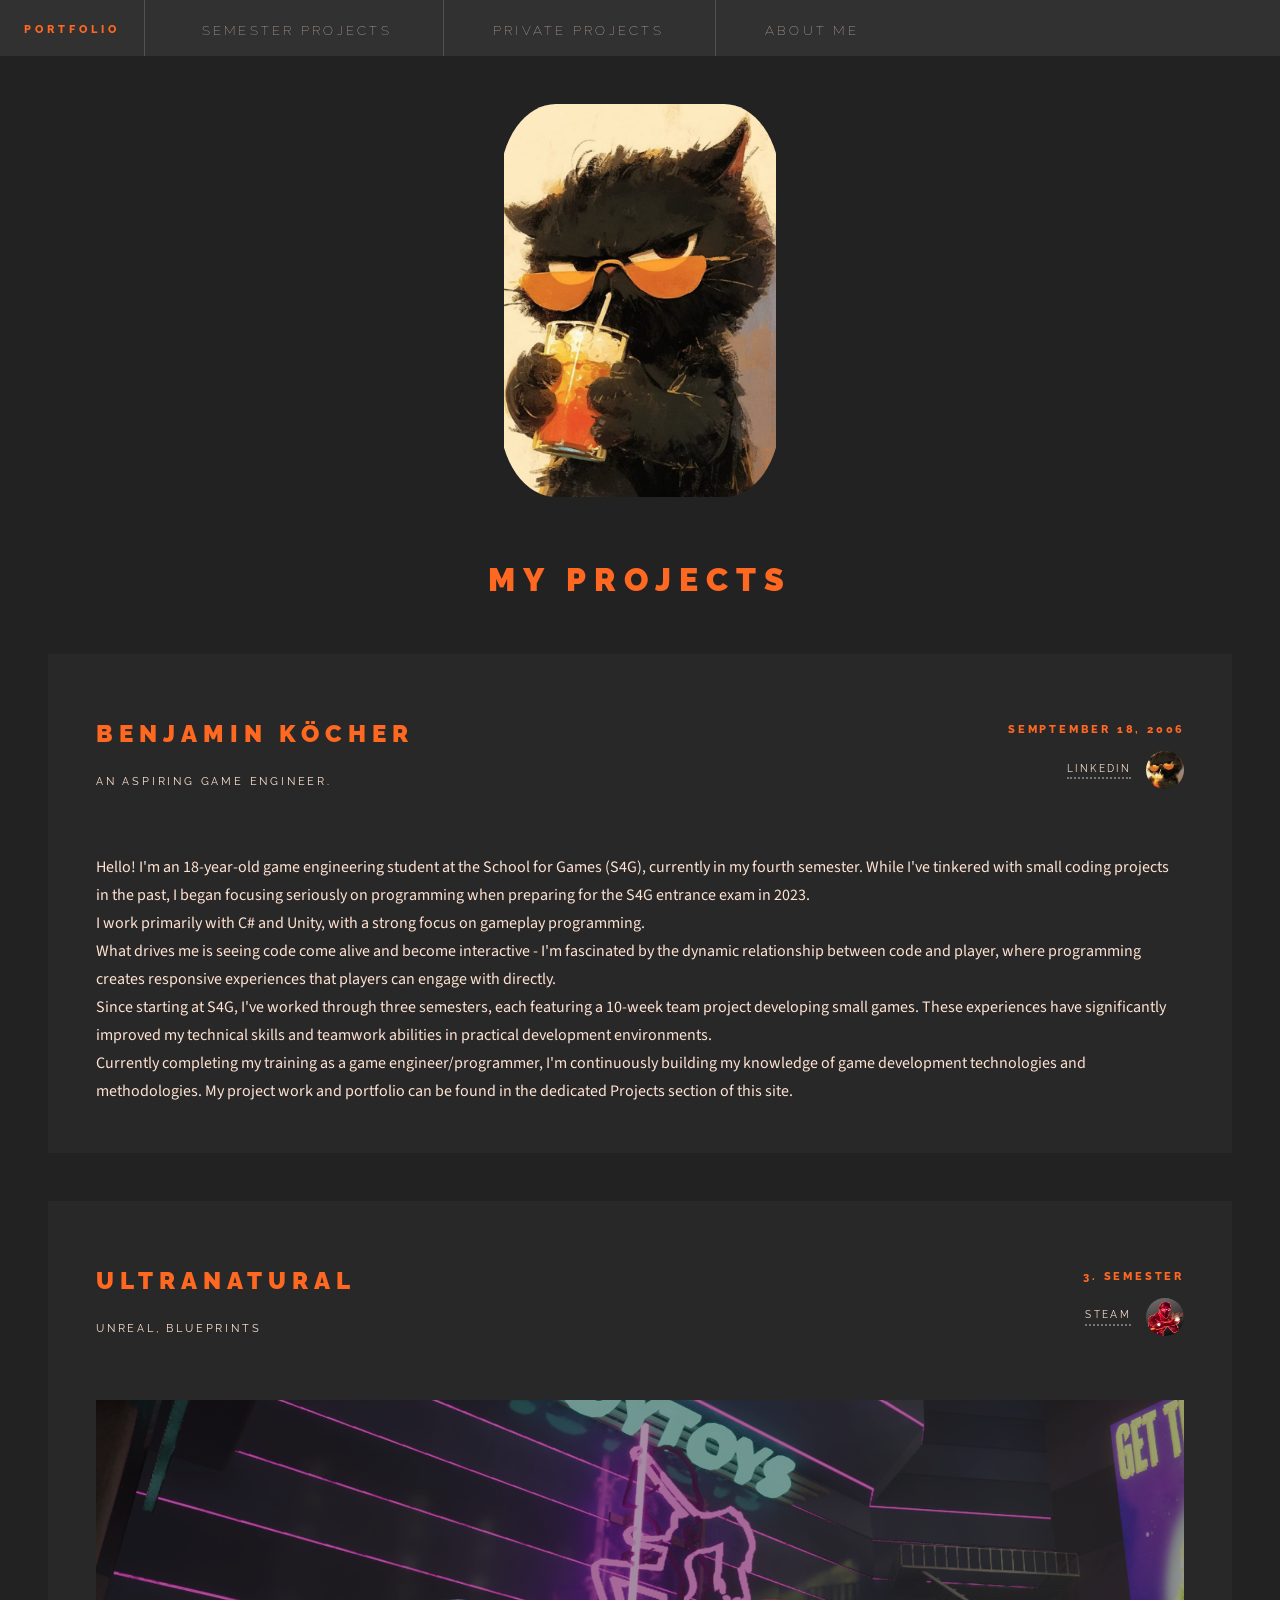
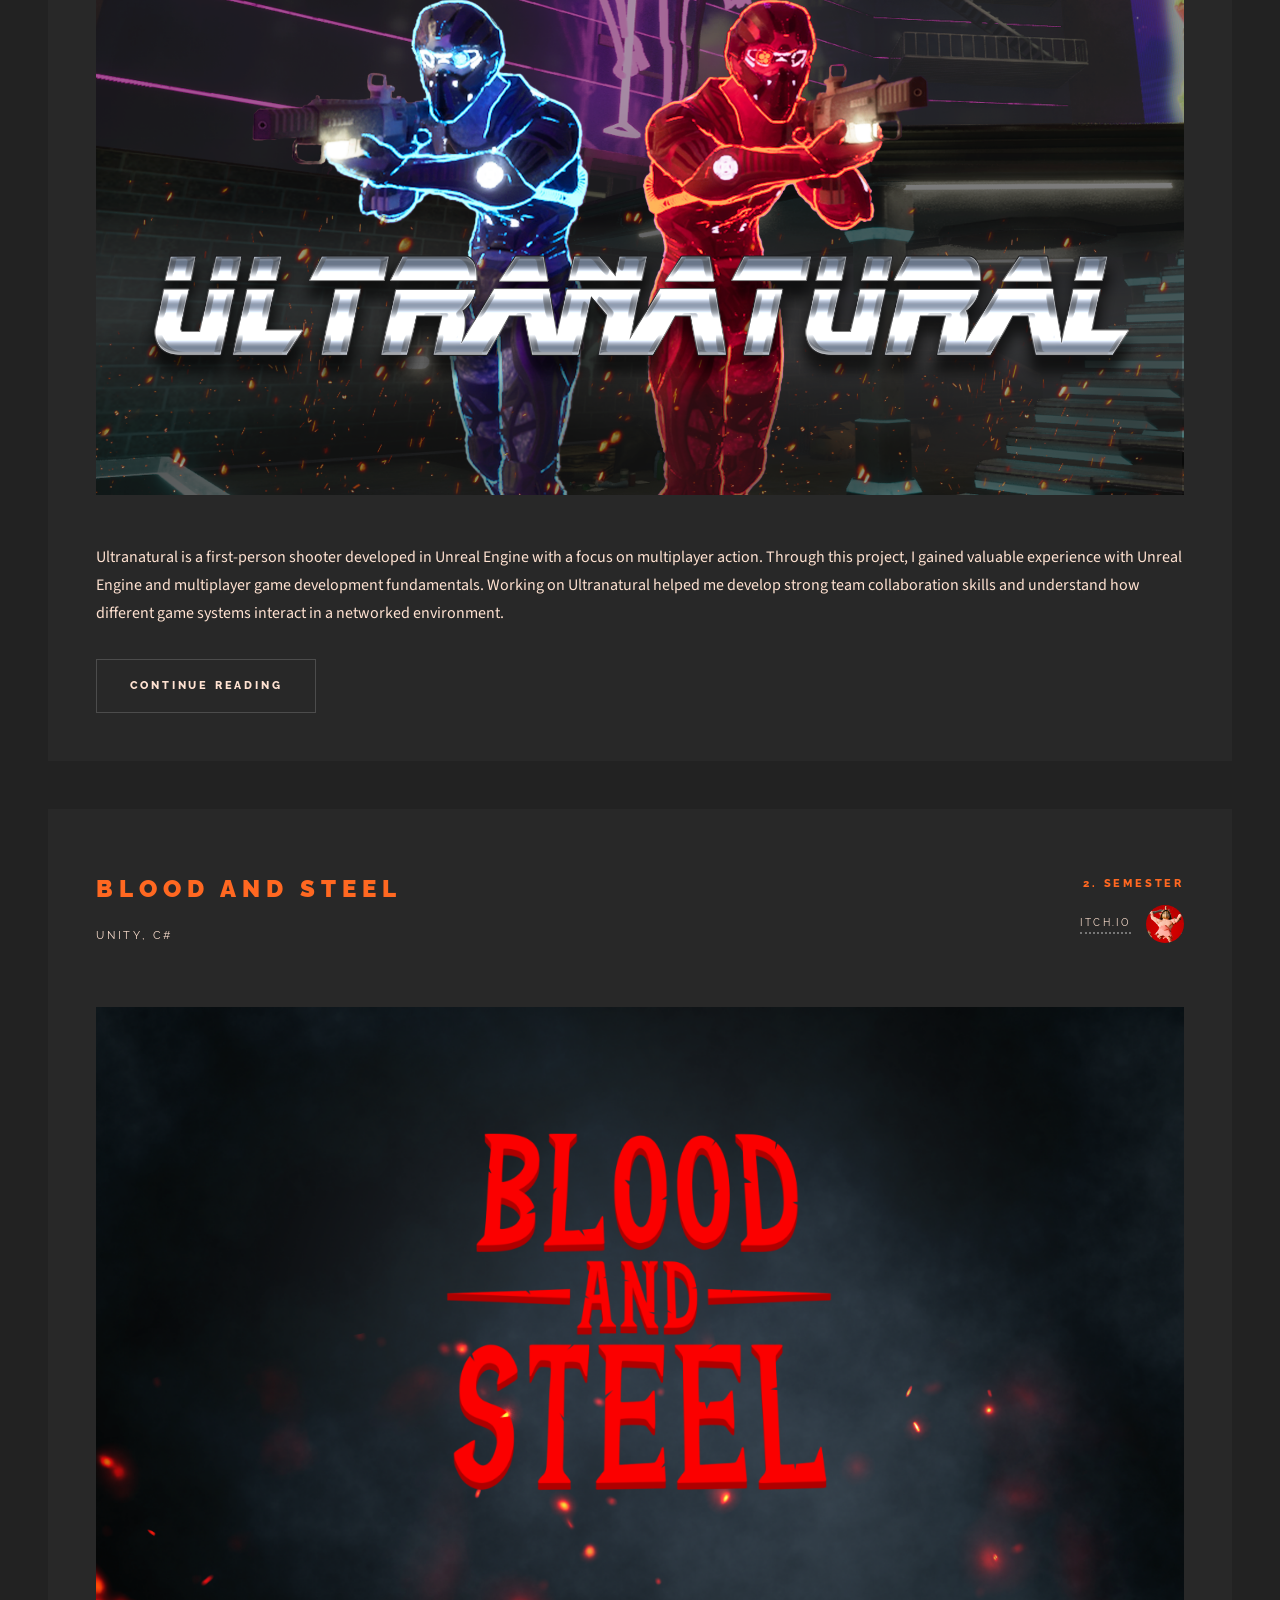
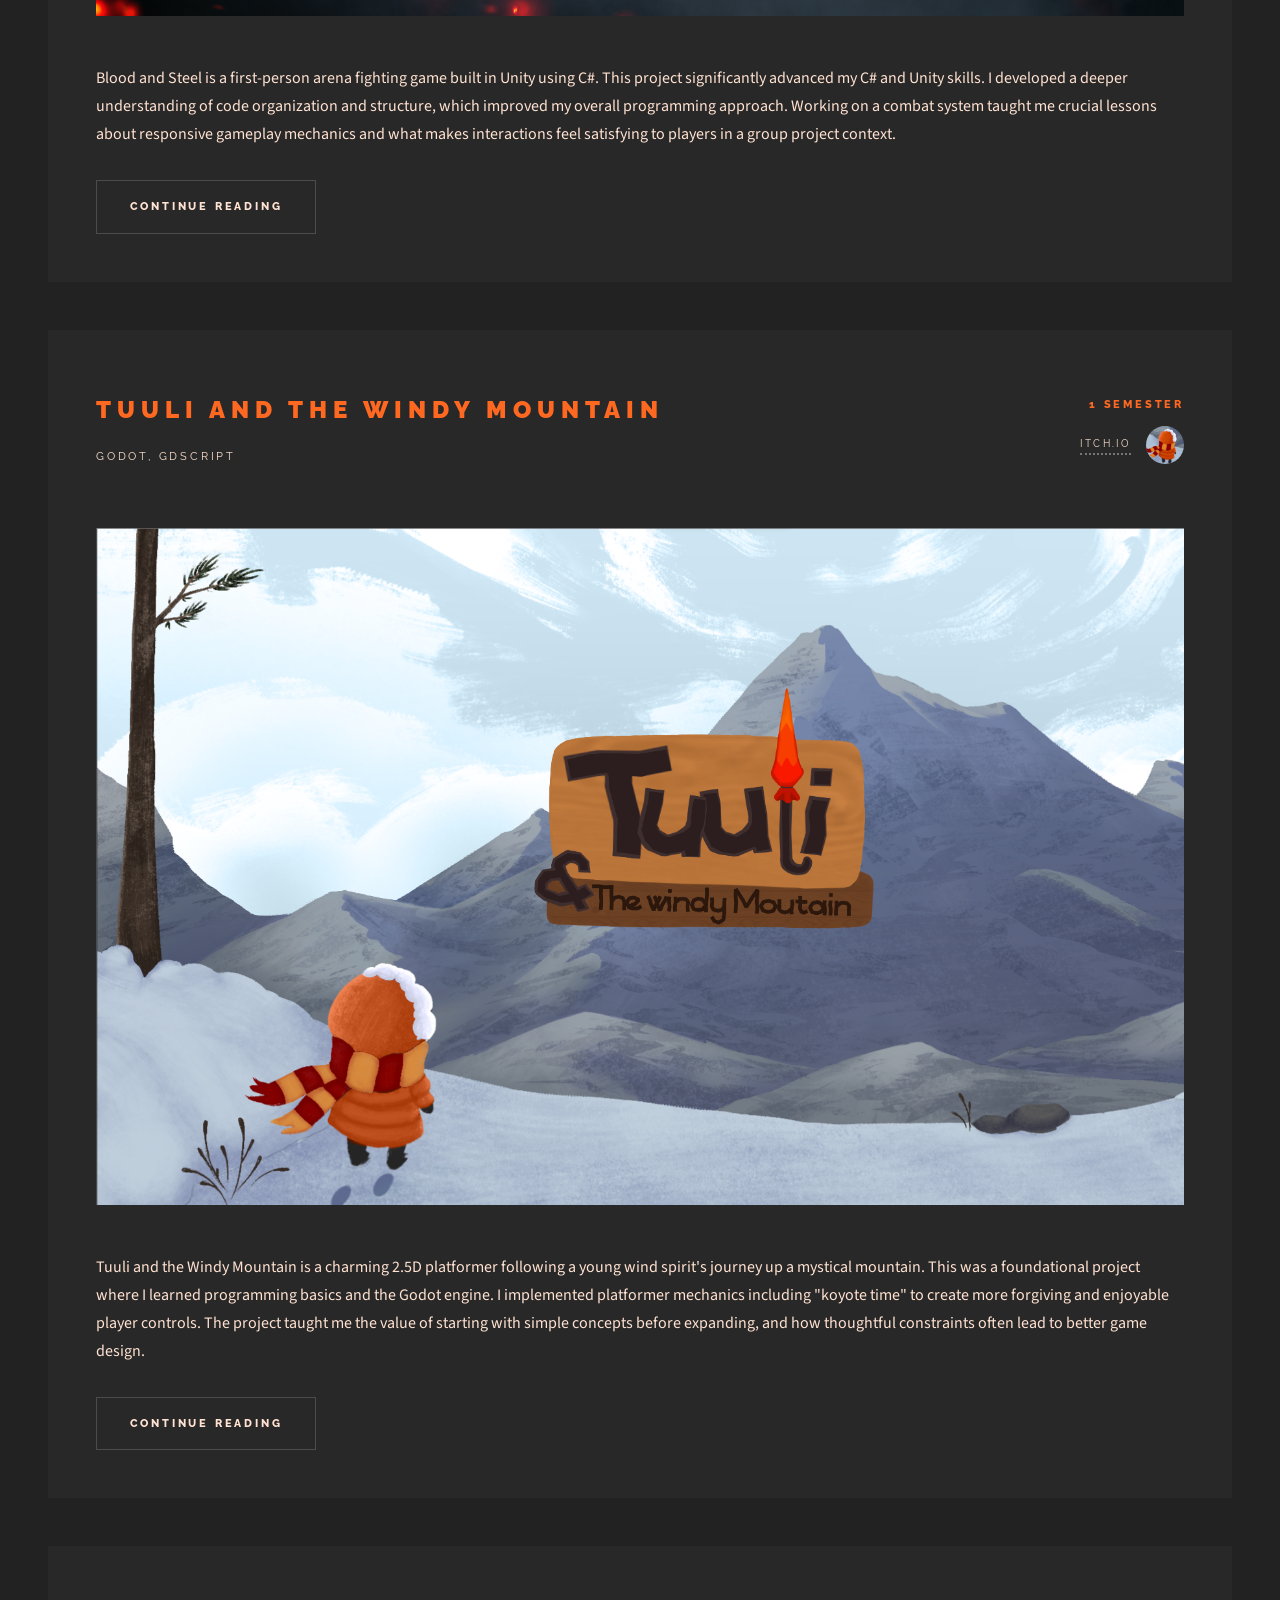
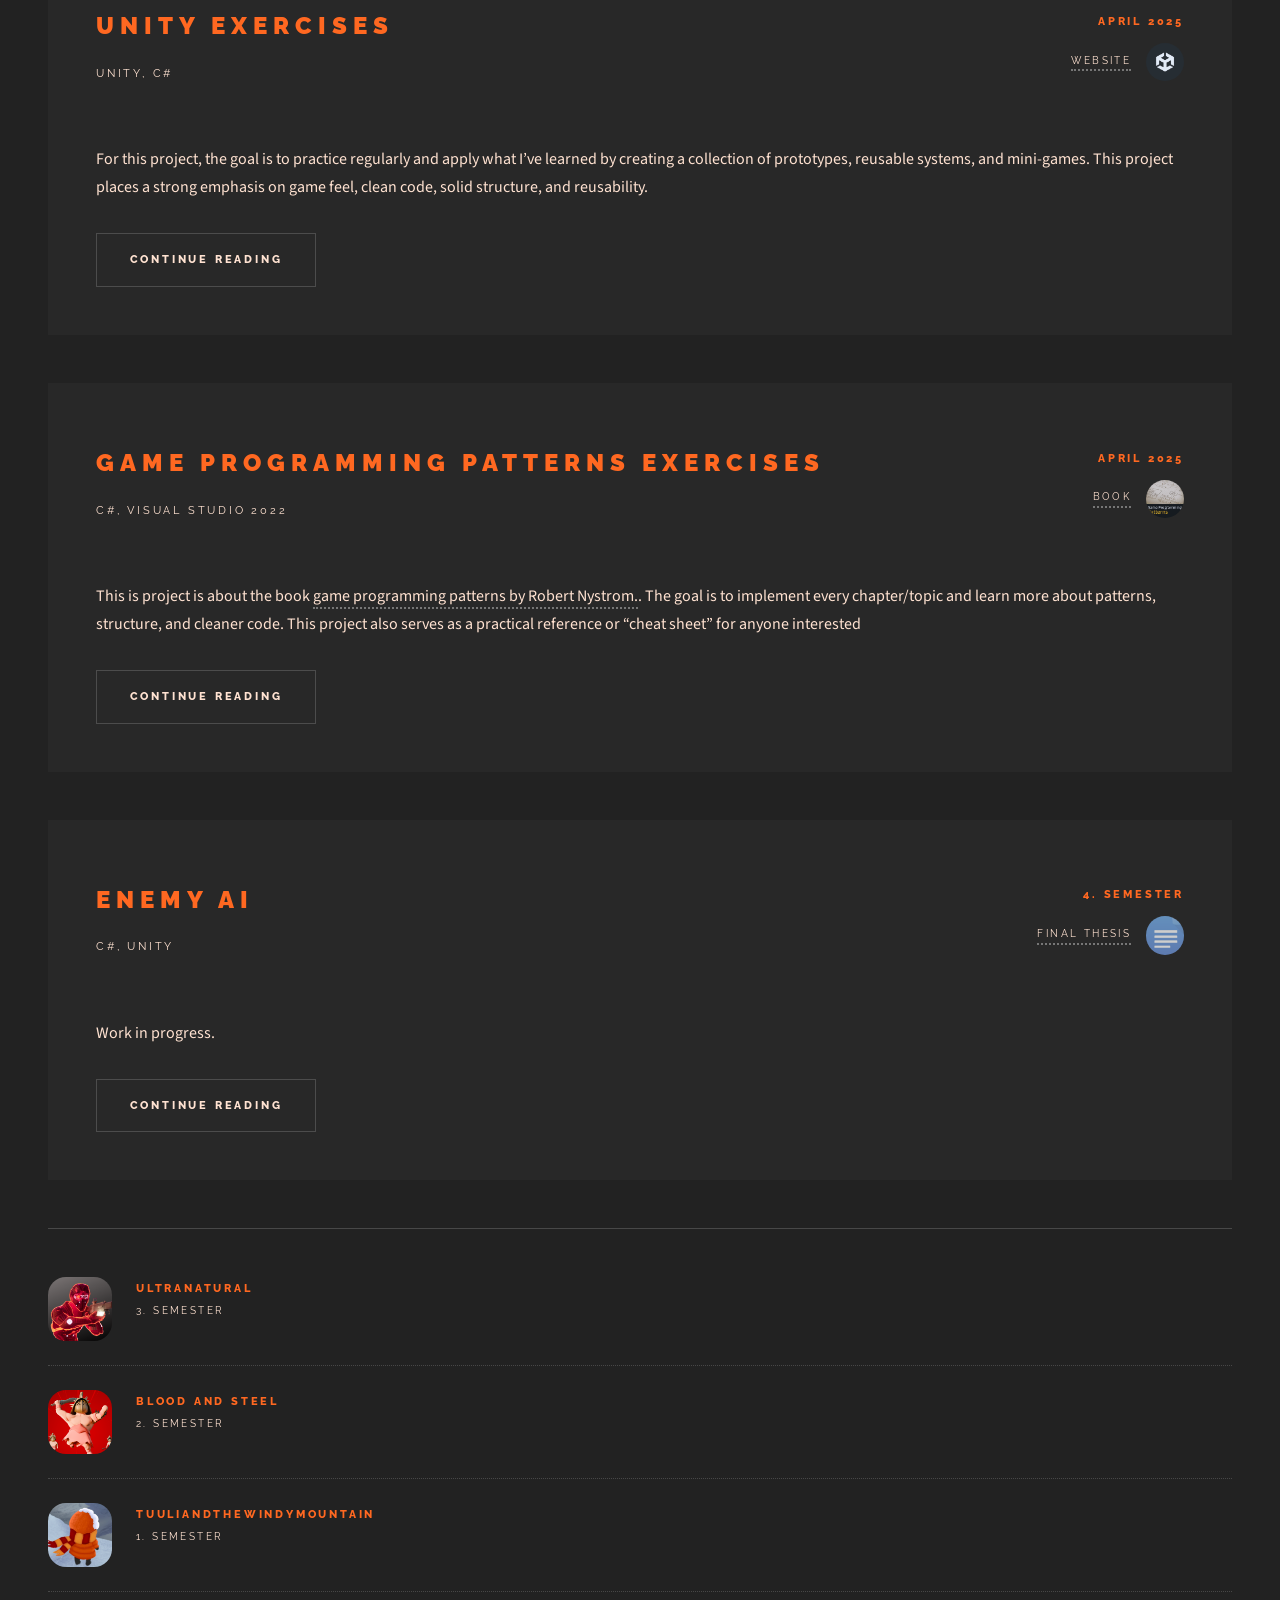
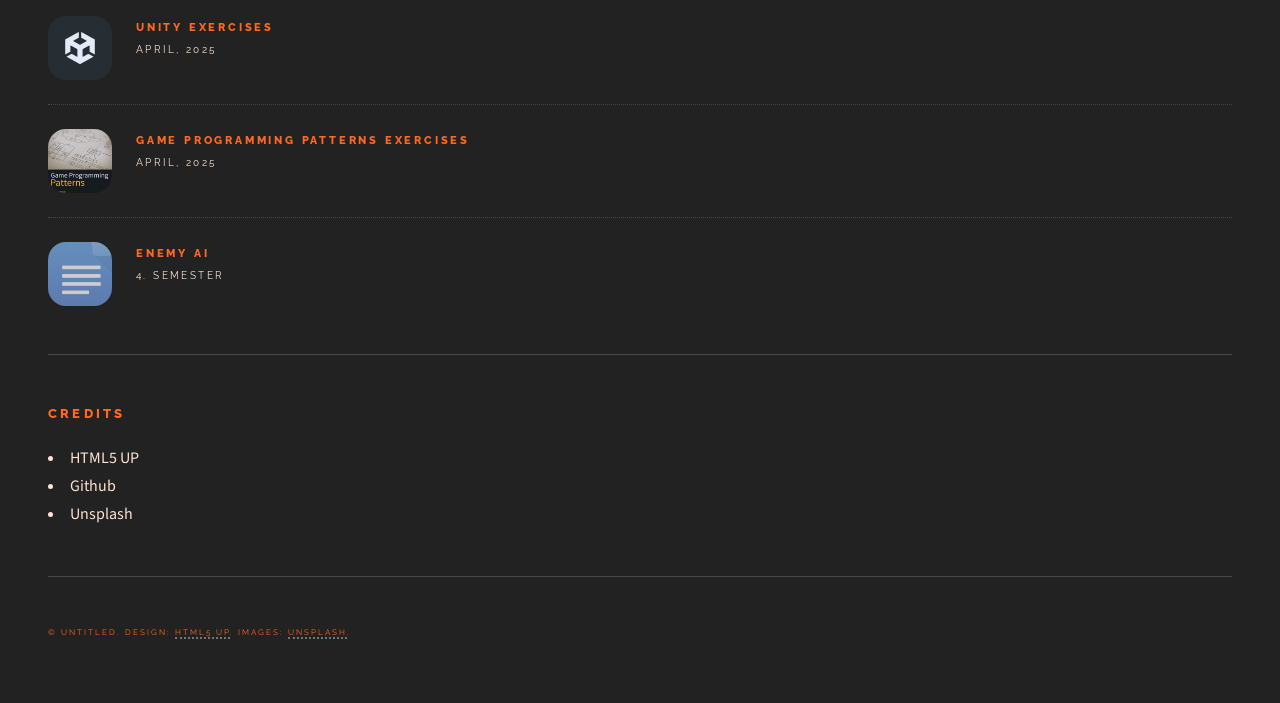
==== commit 225a9672: "Worked on Blood and steel page" ====
--- a/index.html
+++ b/index.html
@@ -34,7 +34,7 @@
 							<a href="TuuliAndTheWindyMountain.html">Tuuli And The Windy Mountain</a>
 							<a href="BloodAndSteel.html">Blood And Steel</a>
 							<a href="Ultranatural.html">Ultranatural</a>
-							<a href="EnemyAI.html">EnemyAI</a>
+							<a href="EnemyAI.html">Enemy AI</a>
 						</div>
 					</li>
 
@@ -213,14 +213,374 @@
 					</div>
 				</header>
 				
-				<p>Work in progress!!!</p>
+				<p>Work in progress.</p>
 				<footer>
 					<ul class="actions">
 						<li><a href="EnemyAI.html" class="button large">Continue Reading</a></li>
 					</ul>
 				</footer>
 			</article>
-
+<!--
+			<article class="post">
+				<header>
+					<div class="title">
+						<h2><a href="#">Elements</a></h2>
+						<p>Lorem ipsum dolor amet nullam consequat etiam feugiat</p>
+					</div>
+					<div class="meta">
+						<time class="published" datetime="2015-10-18">October 18, 2015</time>
+						<a href="#" class="author"><span class="name">Jane Doe</span><img src="images/avatar.jpg"
+								alt="" /></a>
+					</div>
+				</header>
+
+				<section>
+					<h3>Text</h3>
+					<p>This is <b>bold</b> and this is <strong>strong</strong>. This is <i>italic</i> and this is
+						<em>emphasized</em>.
+						This is <sup>superscript</sup> text and this is <sub>subscript</sub> text.
+						This is <u>underlined</u> and this is code: <code>for (;;) { ... }</code>. Finally, <a
+							href="#">this is a link</a>.</p>
+					<hr />
+					<p>Nunc lacinia ante nunc ac lobortis. Interdum adipiscing gravida odio porttitor sem non mi integer
+						non faucibus ornare mi ut ante amet placerat aliquet. Volutpat eu sed ante lacinia sapien lorem
+						accumsan varius montes viverra nibh in adipiscing blandit tempus accumsan.</p>
+					<hr />
+					<h2>Heading Level 2</h2>
+					<h3>Heading Level 3</h3>
+					<h4>Heading Level 4</h4>
+					<hr />
+					<h4>Blockquote</h4>
+					<blockquote>Fringilla nisl. Donec accumsan interdum nisi, quis tincidunt felis sagittis eget tempus
+						euismod. Vestibulum ante ipsum primis in faucibus vestibulum. Blandit adipiscing eu felis
+						iaculis volutpat ac adipiscing accumsan faucibus. Vestibulum ante ipsum primis in faucibus lorem
+						ipsum dolor sit amet nullam adipiscing eu felis.</blockquote>
+					<h4>Preformatted</h4>
+					<pre><code>i = 0;
+
+while (!deck.isInOrder()) {
+  print 'Iteration ' + i;
+  deck.shuffle();
+  i++;
+}
+
+print 'It took ' + i + ' iterations to sort the deck.';</code></pre>
+				</section>
+
+				<section>
+					<h3>Lists</h3>
+					<div class="row">
+						<div class="col-6 col-12-medium">
+							<h4>Unordered</h4>
+							<ul>
+								<li>Dolor pulvinar etiam.</li>
+								<li>Sagittis adipiscing.</li>
+								<li>Felis enim feugiat.</li>
+							</ul>
+							<h4>Alternate</h4>
+							<ul class="alt">
+								<li>Dolor pulvinar etiam.</li>
+								<li>Sagittis adipiscing.</li>
+								<li>Felis enim feugiat.</li>
+							</ul>
+						</div>
+						<div class="col-6 col-12-medium">
+							<h4>Ordered</h4>
+							<ol>
+								<li>Dolor pulvinar etiam.</li>
+								<li>Etiam vel felis viverra.</li>
+								<li>Felis enim feugiat.</li>
+								<li>Dolor pulvinar etiam.</li>
+								<li>Etiam vel felis lorem.</li>
+								<li>Felis enim et feugiat.</li>
+							</ol>
+							<h4>Icons</h4>
+							<ul class="icons">
+								<li><a href="#" class="icon brands fa-twitter"><span class="label">Twitter</span></a>
+								</li>
+								<li><a href="#" class="icon brands fa-facebook-f"><span
+											class="label">Facebook</span></a></li>
+								<li><a href="#" class="icon brands fa-instagram"><span
+											class="label">Instagram</span></a></li>
+								<li><a href="#" class="icon brands fa-github"><span class="label">Github</span></a></li>
+							</ul>
+						</div>
+					</div>
+					<h3>Actions</h3>
+					<div class="row">
+						<div class="col-6 col-12-medium">
+							<ul class="actions">
+								<li><a href="#" class="button">Default</a></li>
+								<li><a href="#" class="button">Default</a></li>
+								<li><a href="#" class="button">Default</a></li>
+							</ul>
+							<ul class="actions small">
+								<li><a href="#" class="button small">Small</a></li>
+								<li><a href="#" class="button small">Small</a></li>
+								<li><a href="#" class="button small">Small</a></li>
+							</ul>
+							<ul class="actions stacked">
+								<li><a href="#" class="button">Default</a></li>
+								<li><a href="#" class="button">Default</a></li>
+								<li><a href="#" class="button">Default</a></li>
+							</ul>
+							<ul class="actions stacked">
+								<li><a href="#" class="button small">Small</a></li>
+								<li><a href="#" class="button small">Small</a></li>
+								<li><a href="#" class="button small">Small</a></li>
+							</ul>
+						</div>
+						<div class="col-6 col-12-medium">
+							<ul class="actions stacked">
+								<li><a href="#" class="button fit">Default</a></li>
+								<li><a href="#" class="button fit">Default</a></li>
+							</ul>
+							<ul class="actions stacked">
+								<li><a href="#" class="button small fit">Small</a></li>
+								<li><a href="#" class="button small fit">Small</a></li>
+							</ul>
+						</div>
+					</div>
+				</section>
+
+				<section>
+					<h3>Table</h3>
+					<h4>Default</h4>
+					<div class="table-wrapper">
+						<table>
+							<thead>
+								<tr>
+									<th>Name</th>
+									<th>Description</th>
+									<th>Price</th>
+								</tr>
+							</thead>
+							<tbody>
+								<tr>
+									<td>Item One</td>
+									<td>Ante turpis integer aliquet porttitor.</td>
+									<td>29.99</td>
+								</tr>
+								<tr>
+									<td>Item Two</td>
+									<td>Vis ac commodo adipiscing arcu aliquet.</td>
+									<td>19.99</td>
+								</tr>
+								<tr>
+									<td>Item Three</td>
+									<td> Morbi faucibus arcu accumsan lorem.</td>
+									<td>29.99</td>
+								</tr>
+								<tr>
+									<td>Item Four</td>
+									<td>Vitae integer tempus condimentum.</td>
+									<td>19.99</td>
+								</tr>
+								<tr>
+									<td>Item Five</td>
+									<td>Ante turpis integer aliquet porttitor.</td>
+									<td>29.99</td>
+								</tr>
+							</tbody>
+							<tfoot>
+								<tr>
+									<td colspan="2"></td>
+									<td>100.00</td>
+								</tr>
+							</tfoot>
+						</table>
+					</div>
+
+					<h4>Alternate</h4>
+					<div class="table-wrapper">
+						<table class="alt">
+							<thead>
+								<tr>
+									<th>Name</th>
+									<th>Description</th>
+									<th>Price</th>
+								</tr>
+							</thead>
+							<tbody>
+								<tr>
+									<td>Item One</td>
+									<td>Ante turpis integer aliquet porttitor.</td>
+									<td>29.99</td>
+								</tr>
+								<tr>
+									<td>Item Two</td>
+									<td>Vis ac commodo adipiscing arcu aliquet.</td>
+									<td>19.99</td>
+								</tr>
+								<tr>
+									<td>Item Three</td>
+									<td> Morbi faucibus arcu accumsan lorem.</td>
+									<td>29.99</td>
+								</tr>
+								<tr>
+									<td>Item Four</td>
+									<td>Vitae integer tempus condimentum.</td>
+									<td>19.99</td>
+								</tr>
+								<tr>
+									<td>Item Five</td>
+									<td>Ante turpis integer aliquet porttitor.</td>
+									<td>29.99</td>
+								</tr>
+							</tbody>
+							<tfoot>
+								<tr>
+									<td colspan="2"></td>
+									<td>100.00</td>
+								</tr>
+							</tfoot>
+						</table>
+					</div>
+				</section>
+
+				<section>
+					<h3>Buttons</h3>
+					<ul class="actions">
+						<li><a href="#" class="button large">Large</a></li>
+						<li><a href="#" class="button">Default</a></li>
+						<li><a href="#" class="button small">Small</a></li>
+					</ul>
+					<ul class="actions fit">
+						<li><a href="#" class="button fit">Fit</a></li>
+						<li><a href="#" class="button fit">Fit</a></li>
+						<li><a href="#" class="button fit">Fit</a></li>
+					</ul>
+					<ul class="actions fit small">
+						<li><a href="#" class="button fit small">Fit + Small</a></li>
+						<li><a href="#" class="button fit small">Fit + Small</a></li>
+						<li><a href="#" class="button fit small">Fit + Small</a></li>
+					</ul>
+					<ul class="actions">
+						<li><a href="#" class="button icon solid fa-download">Icon</a></li>
+						<li><a href="#" class="button icon solid fa-upload">Icon</a></li>
+						<li><a href="#" class="button icon solid fa-save">Icon</a></li>
+					</ul>
+					<ul class="actions">
+						<li><span class="button disabled">Disabled</span></li>
+						<li><span class="button disabled icon solid fa-download">Disabled</span></li>
+					</ul>
+				</section>
+
+				<section>
+					<h3>Form</h3>
+					<form method="post" action="#">
+						<div class="row gtr-uniform">
+							<div class="col-6 col-12-xsmall">
+								<input type="text" name="demo-name" id="demo-name" value="" placeholder="Name" />
+							</div>
+							<div class="col-6 col-12-xsmall">
+								<input type="email" name="demo-email" id="demo-email" value="" placeholder="Email" />
+							</div>
+							<div class="col-12">
+								<select name="demo-category" id="demo-category">
+									<option value="">- Category -</option>
+									<option value="1">Manufacturing</option>
+									<option value="1">Shipping</option>
+									<option value="1">Administration</option>
+									<option value="1">Human Resources</option>
+								</select>
+							</div>
+							<div class="col-4 col-12-small">
+								<input type="radio" id="demo-priority-low" name="demo-priority" checked>
+								<label for="demo-priority-low">Low</label>
+							</div>
+							<div class="col-4 col-12-small">
+								<input type="radio" id="demo-priority-normal" name="demo-priority">
+								<label for="demo-priority-normal">Normal</label>
+							</div>
+							<div class="col-4 col-12-small">
+								<input type="radio" id="demo-priority-high" name="demo-priority">
+								<label for="demo-priority-high">High</label>
+							</div>
+							<div class="col-6 col-12-small">
+								<input type="checkbox" id="demo-copy" name="demo-copy">
+								<label for="demo-copy">Email me a copy</label>
+							</div>
+							<div class="col-6 col-12-small">
+								<input type="checkbox" id="demo-human" name="demo-human" checked>
+								<label for="demo-human">Not a robot</label>
+							</div>
+							<div class="col-12">
+								<textarea name="demo-message" id="demo-message" placeholder="Enter your message"
+									rows="6"></textarea>
+							</div>
+							<div class="col-12">
+								<ul class="actions">
+									<li><input type="submit" value="Send Message" /></li>
+									<li><input type="reset" value="Reset" /></li>
+								</ul>
+							</div>
+						</div>
+					</form>
+				</section>
+
+				<section>
+					<h3>Image</h3>
+					<h4>Fit</h4>
+					<div class="box alt">
+						<div class="row gtr-uniform">
+							<div class="col-12"><span class="image fit"><img src="images/pic02.jpg" alt="" /></span>
+							</div>
+							<div class="col-4"><span class="image fit"><img src="images/pic04.jpg" alt="" /></span>
+							</div>
+							<div class="col-4"><span class="image fit"><img src="images/pic05.jpg" alt="" /></span>
+							</div>
+							<div class="col-4"><span class="image fit"><img src="images/pic06.jpg" alt="" /></span>
+							</div>
+							<div class="col-4"><span class="image fit"><img src="images/pic06.jpg" alt="" /></span>
+							</div>
+							<div class="col-4"><span class="image fit"><img src="images/pic04.jpg" alt="" /></span>
+							</div>
+							<div class="col-4"><span class="image fit"><img src="images/pic05.jpg" alt="" /></span>
+							</div>
+							<div class="col-4"><span class="image fit"><img src="images/pic05.jpg" alt="" /></span>
+							</div>
+							<div class="col-4"><span class="image fit"><img src="images/pic06.jpg" alt="" /></span>
+							</div>
+							<div class="col-4"><span class="image fit"><img src="images/pic04.jpg" alt="" /></span>
+							</div>
+						</div>
+					</div>
+					<h4>Left &amp; Right</h4>
+					<p><span class="image left"><img src="images/pic07.jpg" alt="" /></span>Fringilla nisl. Donec
+						accumsan interdum nisi, quis tincidunt felis sagittis eget. tempus euismod. Vestibulum ante
+						ipsum primis in faucibus vestibulum. Blandit adipiscing eu felis iaculis volutpat ac adipiscing
+						accumsan eu faucibus. Integer ac pellentesque praesent tincidunt felis sagittis eget. tempus
+						euismod. Vestibulum ante ipsum primis in faucibus vestibulum. Blandit adipiscing eu felis
+						iaculis volutpat ac adipiscing accumsan eu faucibus. Integer ac pellentesque praesent. Donec
+						accumsan interdum nisi, quis tincidunt felis sagittis eget. tempus euismod. Vestibulum ante
+						ipsum primis in faucibus vestibulum. Blandit adipiscing eu felis iaculis volutpat ac adipiscing
+						accumsan eu faucibus. Integer ac pellentesque praesent tincidunt felis sagittis eget. tempus
+						euismod. Vestibulum ante ipsum primis in faucibus vestibulum. Blandit adipiscing eu felis
+						iaculis volutpat ac adipiscing accumsan eu faucibus. Integer ac pellentesque praesent. Blandit
+						adipiscing eu felis iaculis volutpat ac adipiscing accumsan eu faucibus. Integer ac pellentesque
+						praesent tincidunt felis sagittis eget. tempus euismod. Vestibulum ante ipsum primis in faucibus
+						vestibulum. Blandit adipiscing eu felis iaculis volutpat ac adipiscing accumsan eu faucibus.
+						Integer ac pellentesque praesent.</p>
+					<p><span class="image right"><img src="images/pic04.jpg" alt="" /></span>Fringilla nisl. Donec
+						accumsan interdum nisi, quis tincidunt felis sagittis eget. tempus euismod. Vestibulum ante
+						ipsum primis in faucibus vestibulum. Blandit adipiscing eu felis iaculis volutpat ac adipiscing
+						accumsan eu faucibus. Integer ac pellentesque praesent tincidunt felis sagittis eget. tempus
+						euismod. Vestibulum ante ipsum primis in faucibus vestibulum. Blandit adipiscing eu felis
+						iaculis volutpat ac adipiscing accumsan eu faucibus. Integer ac pellentesque praesent. Donec
+						accumsan interdum nisi, quis tincidunt felis sagittis eget. tempus euismod. Vestibulum ante
+						ipsum primis in faucibus vestibulum. Blandit adipiscing eu felis iaculis volutpat ac adipiscing
+						accumsan eu faucibus. Integer ac pellentesque praesent tincidunt felis sagittis eget. tempus
+						euismod. Vestibulum ante ipsum primis in faucibus vestibulum. Blandit adipiscing eu felis
+						iaculis volutpat ac adipiscing accumsan eu faucibus. Integer ac pellentesque praesent. Blandit
+						adipiscing eu felis iaculis volutpat ac adipiscing accumsan eu faucibus. Integer ac pellentesque
+						praesent tincidunt felis sagittis eget. tempus euismod. Vestibulum ante ipsum primis in faucibus
+						vestibulum. Blandit adipiscing eu felis iaculis volutpat ac adipiscing accumsan eu faucibus.
+						Integer ac pellentesque praesent.</p>
+				</section>
+
+			</article>
+			-->
 		</div>
 
 	
--- a/assets/css/main.css
+++ b/assets/css/main.css
@@ -384,14 +384,17 @@
 	border: solid 1px rgba(160, 160, 160, 0.3);
 	font-family: "Courier New", monospace;
 	font-size: 0.9em;
-	margin: 0 0.25em;
-	padding: 0.25em 0.65em;
+	padding: 1em;
+    display: inline-block;
+	scrollbar-width: thin;
+    scrollbar-color: #444 #1e1e1e;
+    overflow-x: auto;
 }
 
 pre {
 	-webkit-overflow-scrolling: touch;
 	font-family: "Courier New", monospace;
-	font-size: 0.9em;
+	font-size: .9em;
 	margin: 0 0 2em 0;
 }
 
@@ -3780,7 +3783,7 @@
 	font-size: small;
 	cursor: pointer;
 	margin: 0;
-
+	display: inline-block;
 }
 
 
@@ -3789,6 +3792,10 @@
 	position: absolute;
 	background-color: #313131;
 	white-space: nowrap;
+	margin-left: 14px;
+	min-width: 125px;
+	box-sizing: border-box;
+	margin-top: -2px;
 }
 
 .dropdown-content a {
@@ -3851,4 +3858,39 @@
 
 .horizontal-scrollbox-container::-webkit-scrollbar-track {
     background-color: #1c1c1c;
-}+}
+summary {
+	cursor: pointer;
+	display: flex;
+	align-items: center;
+	gap: 0.5em;
+	list-style: none;
+	
+  }
+  
+  summary::-webkit-details-marker {
+	display: none;
+  }
+  
+  details[open] .arrow {
+	transform: rotate(90deg);
+	transition: transform 0.2s ease;
+	font-size: 0.8em;
+	margin-top: -19px;
+  }
+  
+  .arrow {
+	display: inline-block;
+	transition: transform 0.2s ease;
+	font-size: 0.8em;
+	margin-top: -19px;
+  }
+  summary:hover h3{
+	color: #ffaa0c;
+  }
+  summary:hover h2{
+	color: #ffaa0c;
+  }
+  summary:hover h4{
+	color: #ffaa0c;
+  }
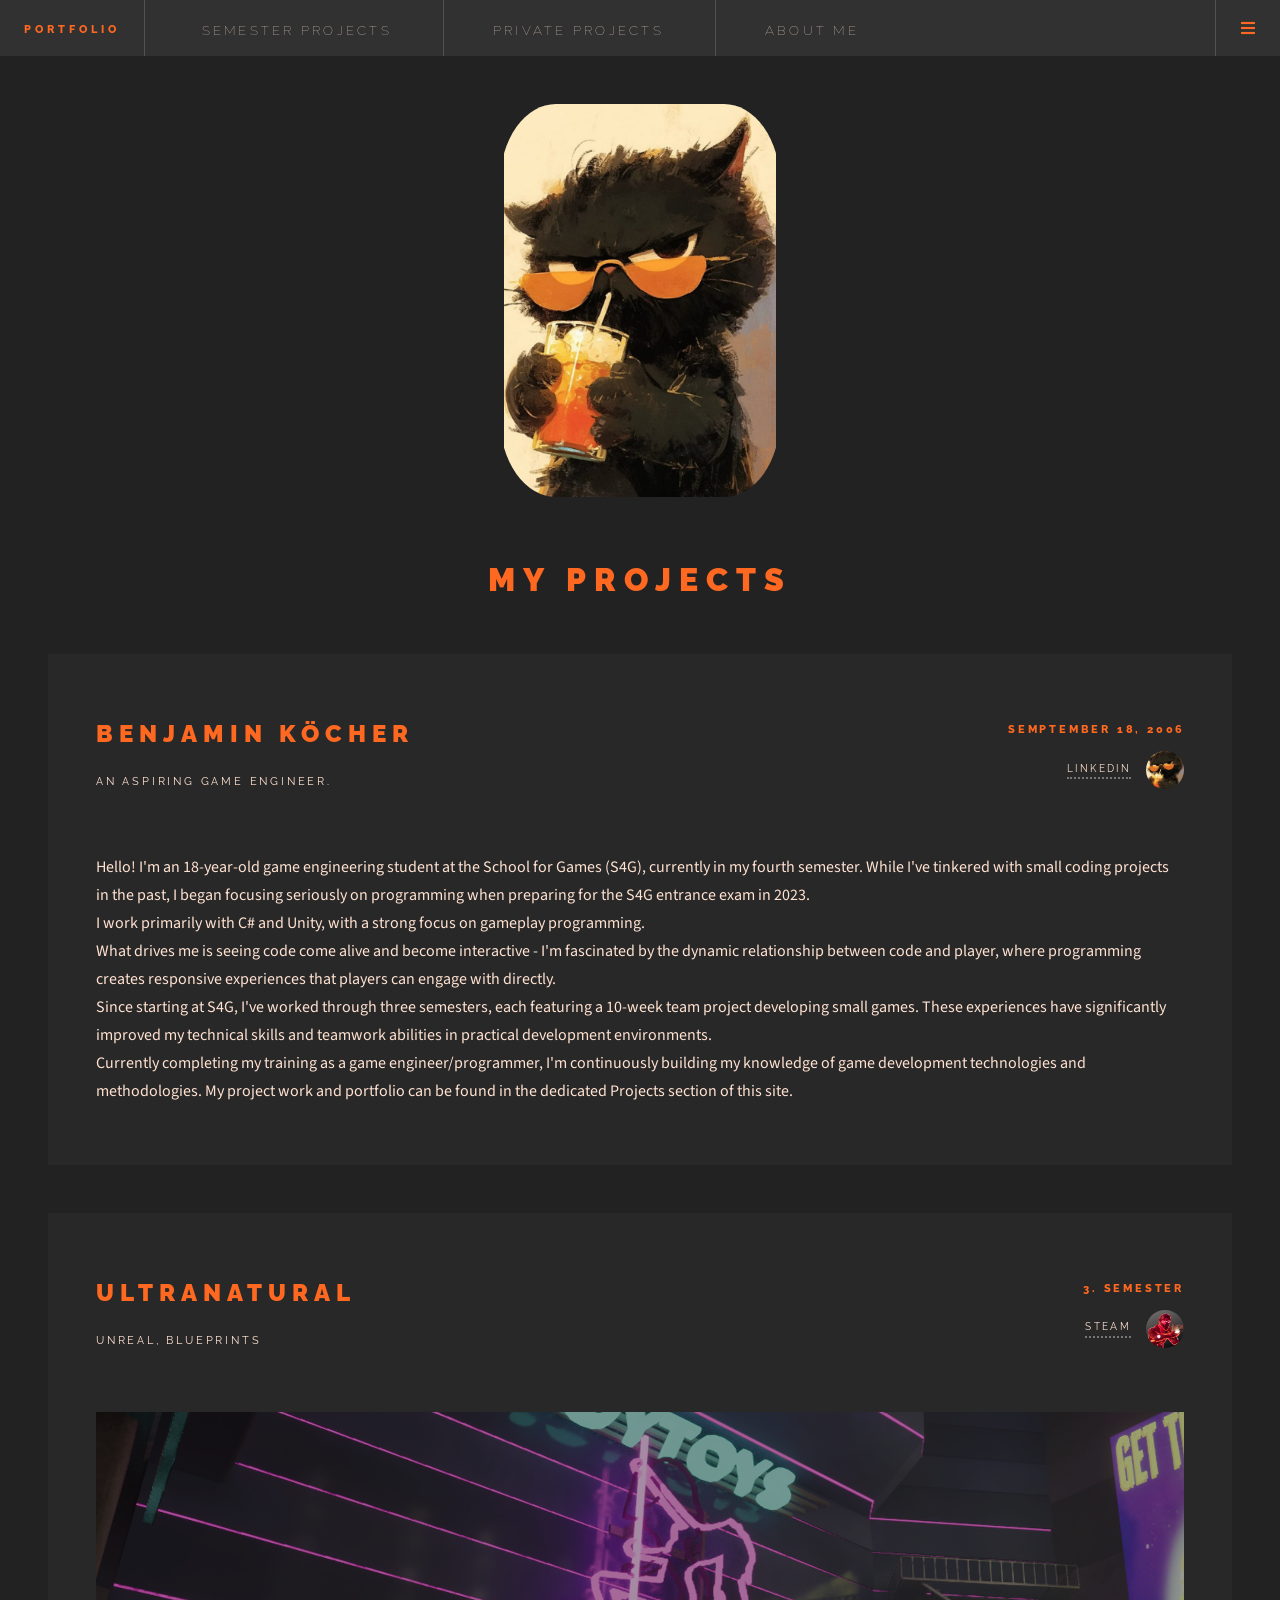
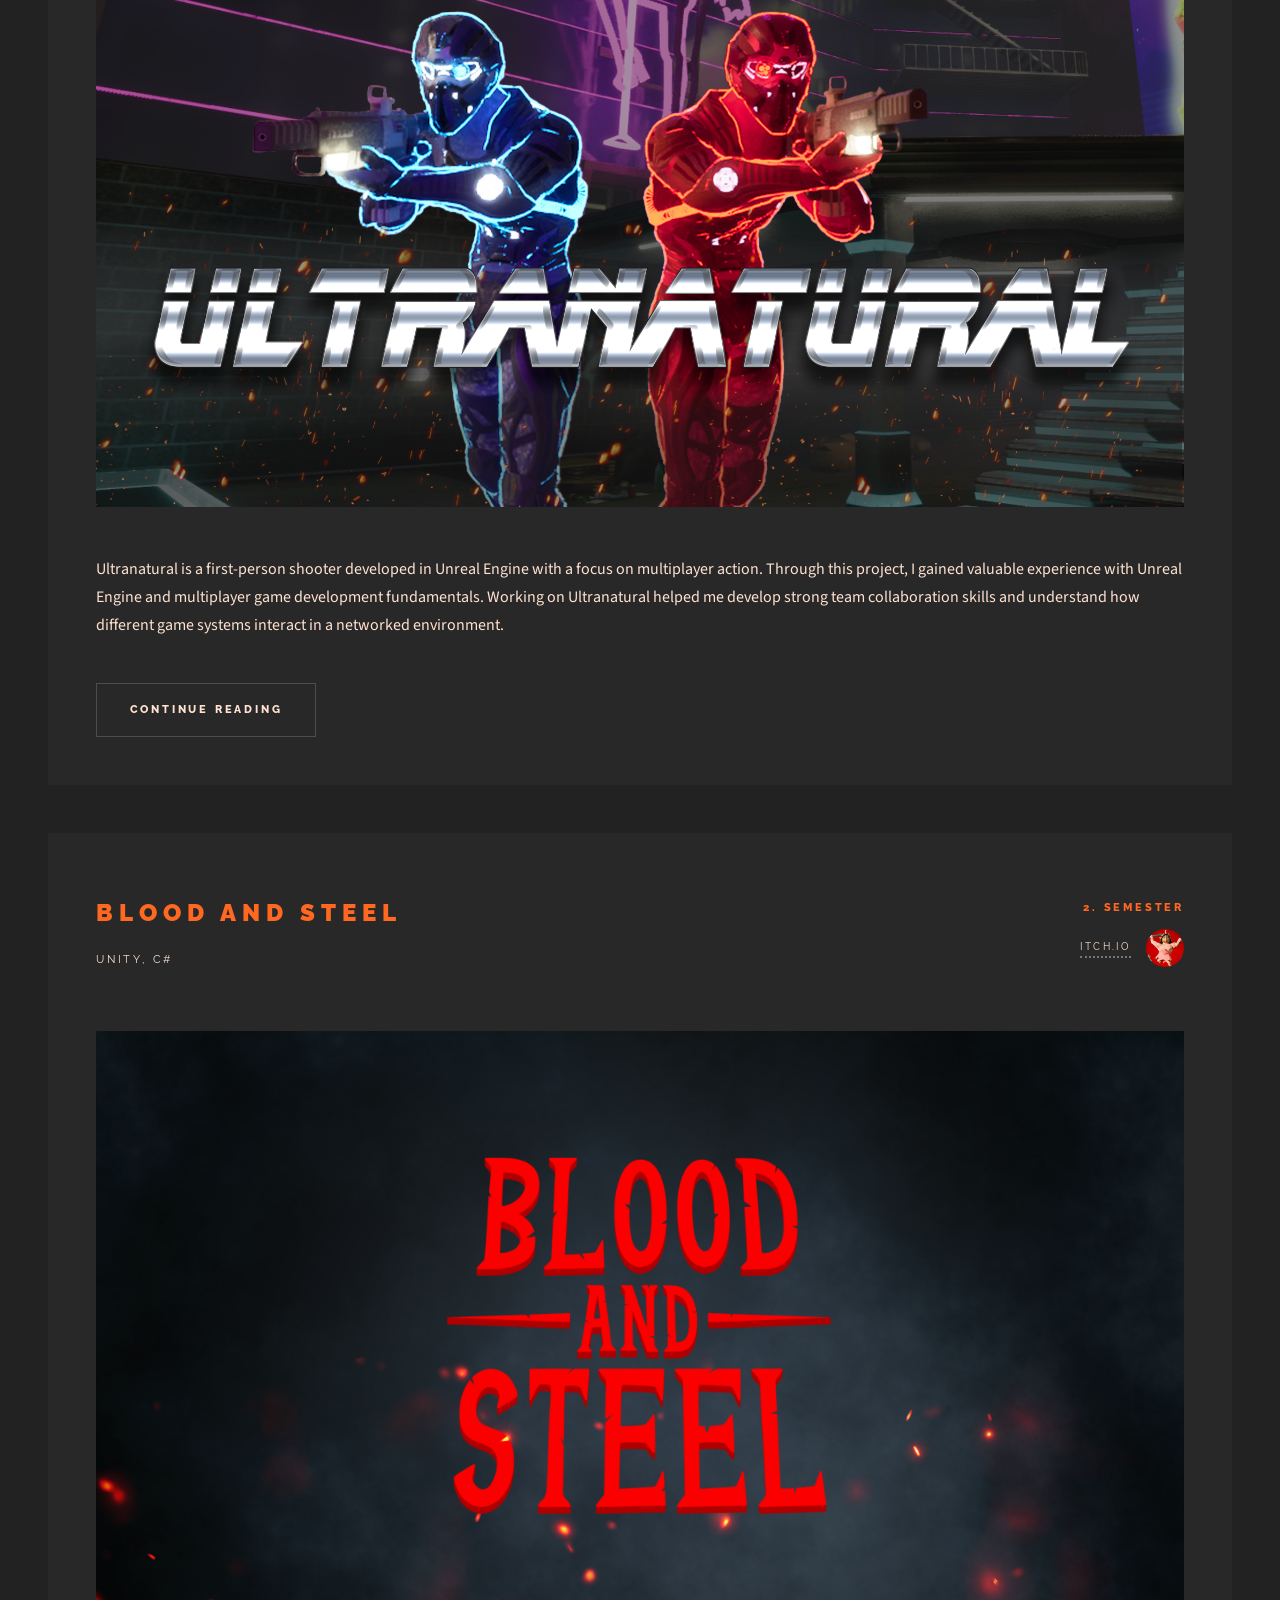
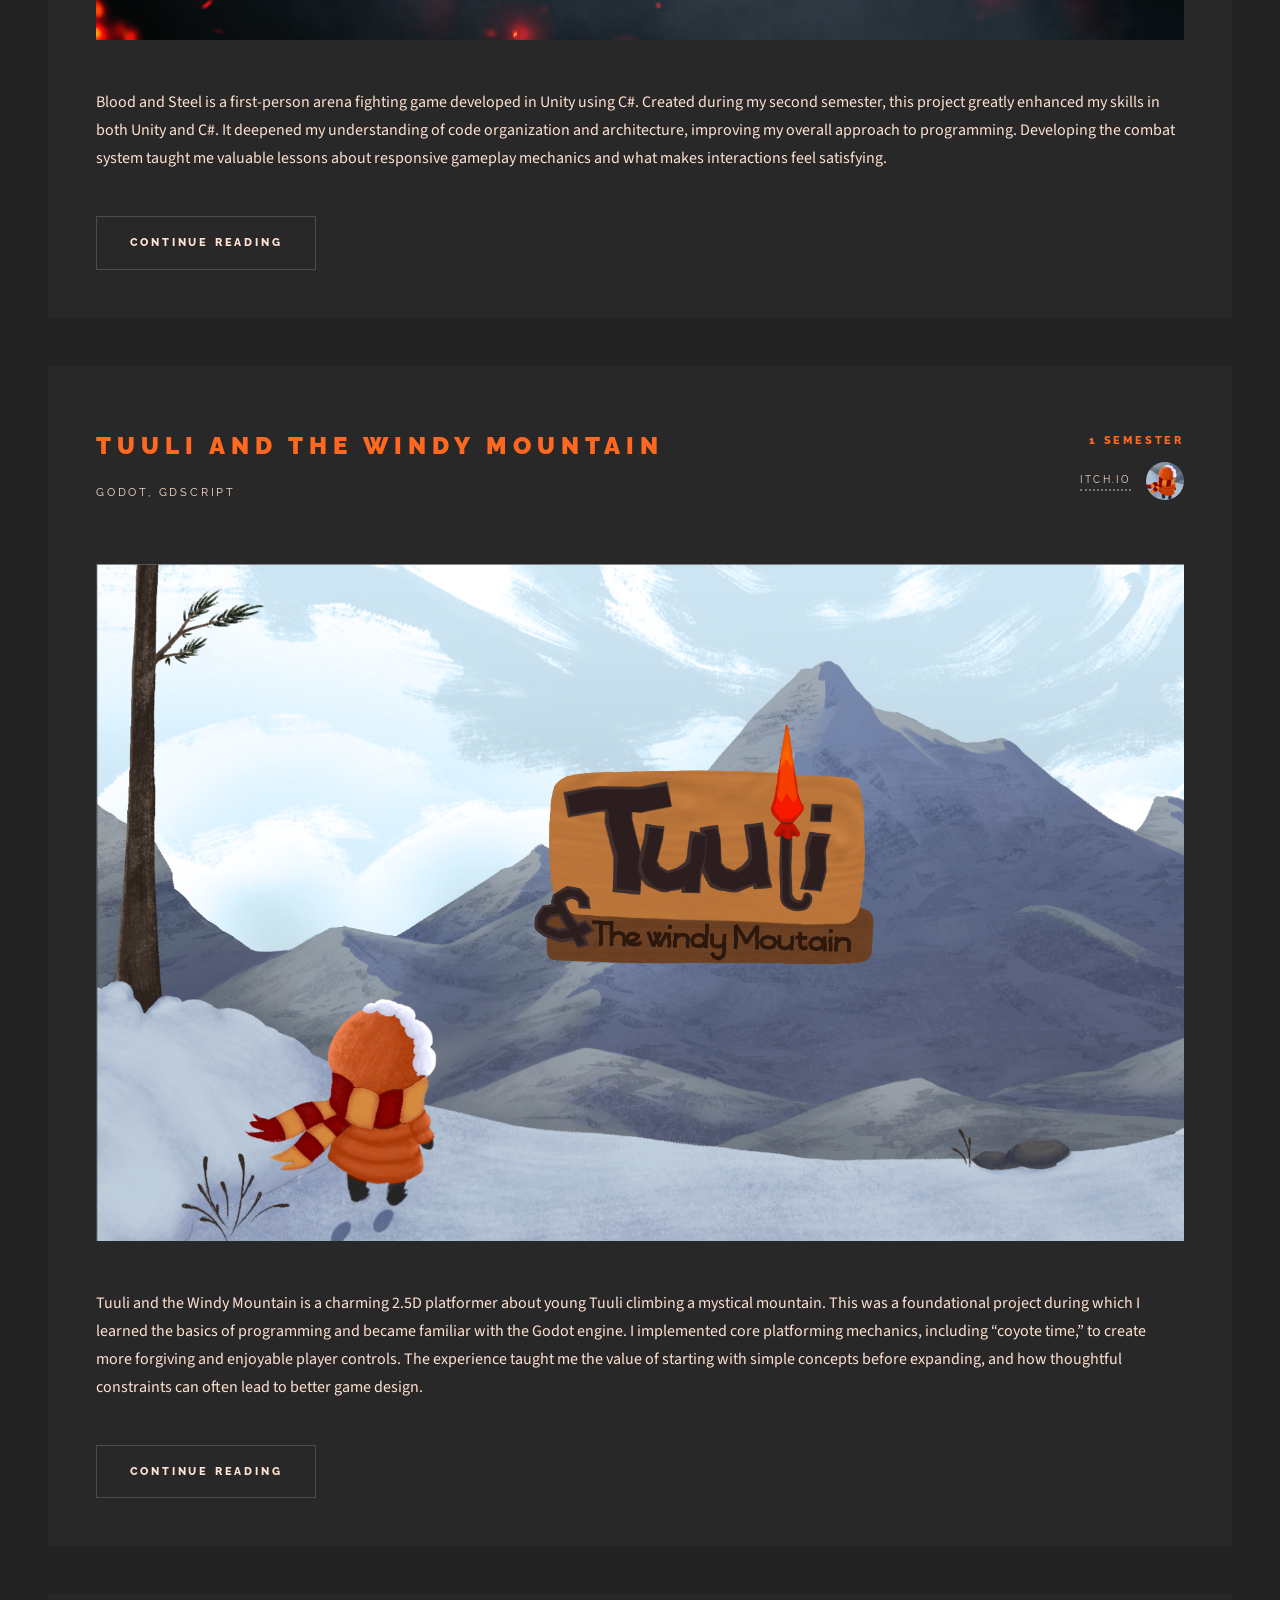
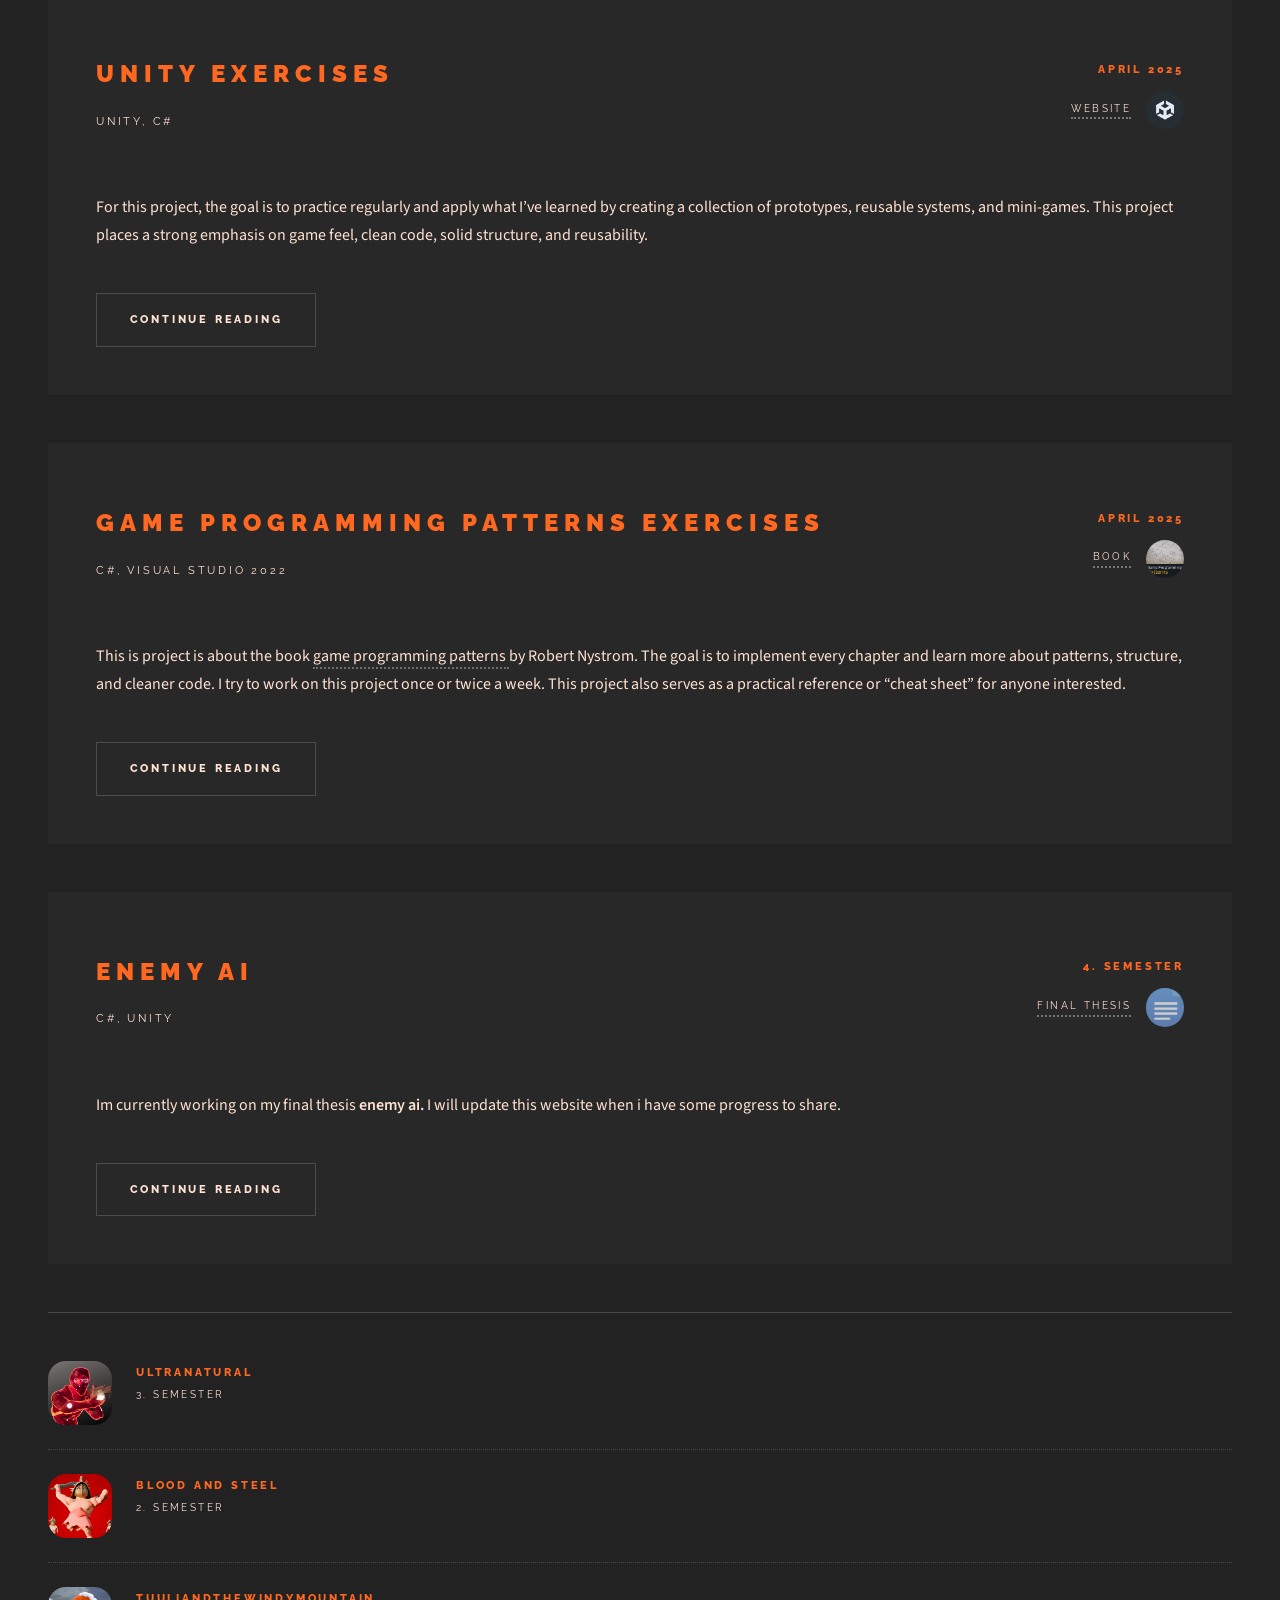
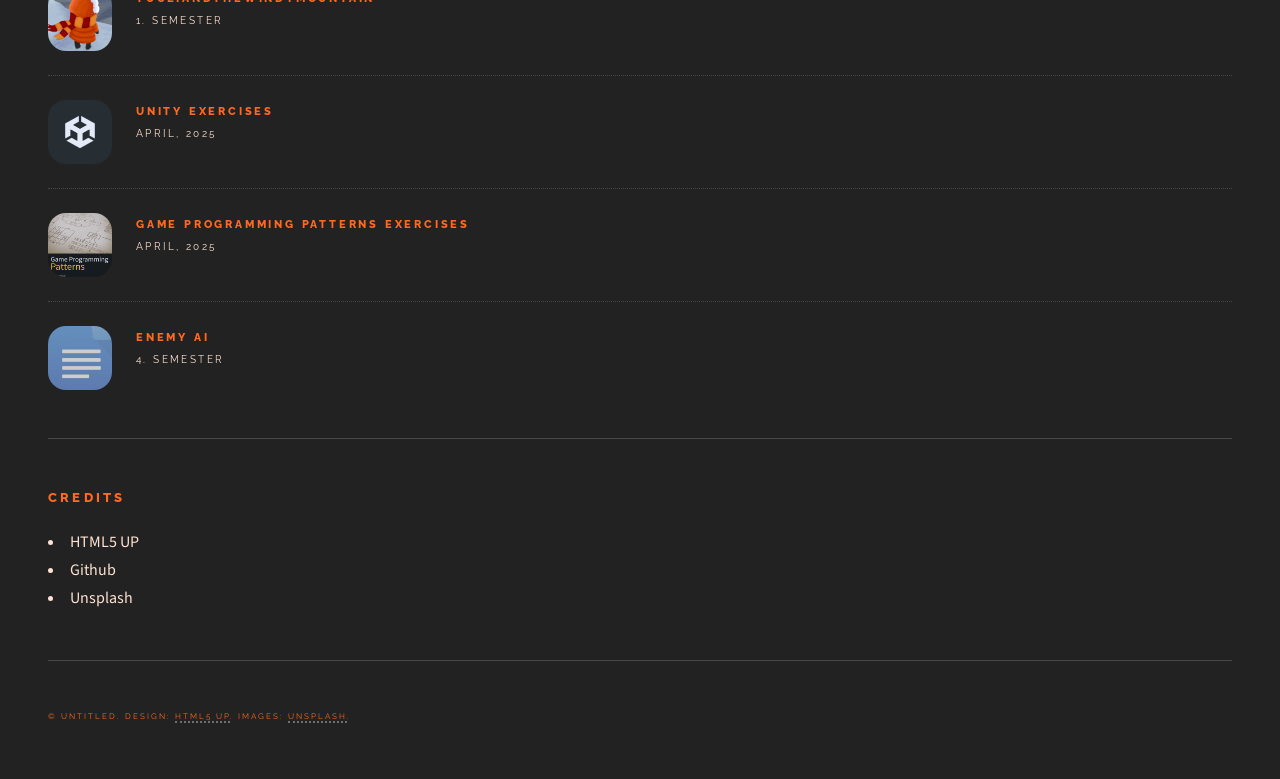
==== commit 57496c39: "Worked on the website subpages the only thing that is missing is, checking grammar and writing, test" ====
--- a/index.html
+++ b/index.html
@@ -11,7 +11,7 @@
 	<meta charset="utf-8" />
 	<meta name="viewport" content="width=device-width, initial-scale=1, user-scalable=no" />
 	<link rel="stylesheet" href="assets/css/main.css" />
-	<link rel="icon" href="WebsiteIconVar.png" type=" image/png"/>
+	<link rel="icon" href="WebsiteIcon.png" type=" image/png"/>
 </head>
 
 <body class="is-preload">
@@ -56,9 +56,46 @@
 						</div>
 
 					</li>
+					
+				</ul>
+				
+			</nav>
+			<nav class="main">
+				<ul>
+					<li class="menu">
+						<a class="fa-bars" href="#menu">Menu</a>
+					</li>
 				</ul>
 			</nav>
 		</header>
+
+		<!-- Menu -->
+		<section id="menu">
+
+			<!-- Links -->
+				<section>
+					<ul class="links">
+						<li>							
+								<h3>semester projects</h3>
+								<a href="TuuliAndTheWindyMountain.html"><p>Tuuli And The Windy Mountain</p></a>
+								<a href="BloodAndSteel.html"><p>Blood And Steel</p></a>
+								<a href="Ultranatural.html"><p>Ultranatural</p></a>
+								<a href="EnemyAI.html"><p>Enemy AI</p></a>
+						</li>
+						<li>
+								<h3>private projects</h3>
+								<a href="GameProgrammingPatternsExercises.html"><p>Game Programming Patterns Exercises</p></a>
+								<a href="UnityExercises.html"><p>Unity Exercise</p></a>
+						</li>
+						<li>
+								<h3>About Me</h3>
+								<a href="https://www.linkedin.com/in/benjamin-koecher-4913a52a2"><p>LinkedIn</p></a>
+								<a href="https://github.com/darkAssassine"><p>GitHub</p></a>
+							</a>
+						</li>
+					</ul>
+				</section>
+		</section>
 
 		<!-- Main -->
 		<div id="main">
@@ -79,7 +116,7 @@
 				<p>Hello! I'm an 18-year-old game engineering student at the School for Games (S4G), currently in my fourth semester. While I've tinkered with small coding projects in the past, I began focusing seriously on programming when preparing for the S4G entrance exam in 2023.<br>
 					I work primarily with C# and Unity, with a strong focus on gameplay programming.<br> What drives me is seeing code come alive and become interactive - I'm fascinated by the dynamic relationship between code and player, where programming creates responsive experiences that players can engage with directly.
 					<br>Since starting at S4G, I've worked through three semesters, each featuring a 10-week team project developing small games. These experiences have significantly improved my technical skills and teamwork abilities in practical development environments.
-					<br>Currently completing my training as a game engineer/programmer, I'm continuously building my knowledge of game development technologies and methodologies. My project work and portfolio can be found in the dedicated Projects section of this site.</p>
+					<br>Currently completing my training as a game engineer/programmer, I'm continuously building my knowledge of game development technologies and methodologies. My project work and portfolio can be found in the dedicated Projects section of this site.</p><br>
 			</article>
 
 			<!-- Post -->
@@ -98,7 +135,7 @@
 				<a href="Ultranatural.html" class="image featured"><img src="images/UltranaturalMain.png" alt="" /></a>
 				<p>Ultranatural is a first-person shooter developed in Unreal Engine with a focus on multiplayer action.
 					Through this project, I gained valuable experience with Unreal Engine and multiplayer game development fundamentals. 
-					Working on Ultranatural helped me develop strong team collaboration skills and understand how different game systems interact in a networked environment.</p>
+					Working on Ultranatural helped me develop strong team collaboration skills and understand how different game systems interact in a networked environment.</p><br>
 				<footer>
 					<ul class="actions">
 						<li><a href="Ultranatural.html" class="button large">Continue Reading</a></li>
@@ -120,9 +157,10 @@
 					</div>
 				</header>
 				<a href="BloodAndSteel.html" class="image featured"><img src="images/BloodAndSteelMain.png" alt="" /></a>
-				<p>Blood and Steel is a first-person arena fighting game built in Unity using C#. This project significantly advanced my C# and Unity skills. 
-					I developed a deeper understanding of code organization and structure, which improved my overall programming approach. 
-					Working on a combat system taught me crucial lessons about responsive gameplay mechanics and what makes interactions feel satisfying to players in a group project context.</p>
+				<p>Blood and Steel is a first-person arena fighting game developed in Unity using C#. Created during my second semester, 
+					this project greatly enhanced my skills in both Unity and C#.
+					It deepened my understanding of code organization and architecture, improving my overall approach to programming.
+					Developing the combat system taught me valuable lessons about responsive gameplay mechanics and what makes interactions feel satisfying.</p><br>
 				<footer>
 					<ul class="actions">
 						<li><a href="BloodAndSteel.html" class="button large">Continue Reading</a></li>
@@ -145,9 +183,11 @@
 				</header>
 				<a href="TuuliAndTheWindyMountain.html" class="image featured"><img src="images/TuuliAndTheWindyMountainMain.png"
 						alt="" /></a>
-				<p>Tuuli and the Windy Mountain is a charming 2.5D platformer following a young wind spirit's journey up a mystical mountain. 
-					This was a foundational project where I learned programming basics and the Godot engine. I implemented platformer mechanics including "koyote time" to create more forgiving and enjoyable player controls. 
-					The project taught me the value of starting with simple concepts before expanding, and how thoughtful constraints often lead to better game design.</p>
+				<p>Tuuli and the Windy Mountain is a charming 2.5D platformer about young Tuuli climbing a mystical mountain.
+					This was a foundational project during which I learned the basics of programming and became familiar with the Godot engine.
+					I implemented core platforming mechanics, including “coyote time,” to create more forgiving and enjoyable player controls.
+					The experience taught me the value of starting with simple concepts before expanding, 
+					and how thoughtful constraints can often lead to better game design.</p><br>
 				<footer>
 					<ul class="actions">
 						<li><a href="TuuliAndTheWindyMountain.html" class="button large">Continue Reading</a></li>
@@ -169,7 +209,7 @@
 				</header>
 				
 				<p>For this project, the goal is to practice regularly and apply what I’ve learned by creating a collection of prototypes, reusable systems, and mini-games. 
-					This project places a strong emphasis on game feel, clean code, solid structure, and reusability.</p>
+					This project places a strong emphasis on game feel, clean code, solid structure, and reusability.</p><br>
 				<footer>
 					<ul class="actions">
 						<li><a href="UnityExercises.html" class="button large">Continue Reading</a></li>
@@ -191,8 +231,9 @@
 					</div>
 				</header>
 				
-				<p>This is project is about the book <a href="https://gameprogrammingpatterns.com">game programming patterns by Robert Nystrom.</a>. 
-					The goal is to implement every chapter/topic and learn more about patterns, structure, and cleaner code. This project also serves as a practical reference or “cheat sheet” for anyone interested</p>
+				<p>This is project is about the book <a href="https://gameprogrammingpatterns.com">game programming patterns </a>by Robert Nystrom.
+					The goal is to implement every chapter and learn more about patterns, structure, and cleaner code. I try to work on this project once or twice a week. 
+					This project also serves as a practical reference or “cheat sheet” for anyone interested.</p><br>
 				<footer>
 					<ul class="actions">
 						<li><a href="GameProgrammingPatternsExercises.html" class="button large">Continue Reading</a></li>
@@ -203,7 +244,7 @@
 			<article class="post">
 				<header>
 					<div class="title">
-						<h2><a href="GameProgrammingPatternsExercises.html">Enemy AI</a></h2>
+						<h2><a href="EnemyAI.html">Enemy AI</a></h2>
 						<p>c#, Unity</p>
 					</div>
 					<div class="meta">
@@ -213,7 +254,7 @@
 					</div>
 				</header>
 				
-				<p>Work in progress.</p>
+				<p>Im currently working on my final thesis <b>enemy ai.</b> I will update this website when i have some progress to share.</p><br>
 				<footer>
 					<ul class="actions">
 						<li><a href="EnemyAI.html" class="button large">Continue Reading</a></li>
--- a/assets/css/main.css
+++ b/assets/css/main.css
@@ -176,8 +176,9 @@
 	body {
 		min-width: 320px;
 	}
-
-}
+}
+
+
 
 html {
 	box-sizing: border-box;
@@ -279,7 +280,7 @@
 	-webkit-transition: color 0.2s ease, border-bottom-color 0.2s ease;
 	-ms-transition: color 0.2s ease, border-bottom-color 0.2s ease;
 	transition: color 0.2s ease, border-bottom-color 0.2s ease;
-	border-bottom: dotted 2px rgba(160, 160, 160, 0.65);
+	border-bottom: dotted 2px rgb(110, 110, 110);
 	color: inherit;
 	text-decoration: none;
 }
@@ -312,7 +313,7 @@
 }
 
 p {
-	margin: 0 0 2em 0;
+	margin: 0 0 1em 0;
 }
 
 h1,
@@ -2416,7 +2417,7 @@
 
 .image {
 	border: 0;
-	display: inline-block;
+	display: block;
 	position: relative;
 }
 
@@ -3173,6 +3174,7 @@
 	margin-top: -1em;
 	text-transform: uppercase;
 }
+
 
 /* Table */
 
@@ -3703,6 +3705,7 @@
 #menu .links>li a {
 	display: block;
 	border-bottom: 0;
+	padding-bottom: 0.7em;
 }
 
 #menu .links>li a h3 {
@@ -3715,7 +3718,7 @@
 
 #menu .links>li a p {
 	font-family: "Raleway", Helvetica, sans-serif;
-	font-size: 0.6em;
+	font-size: 0.7em;
 	font-weight: 400;
 	letter-spacing: 0.25em;
 	margin-bottom: 0;
@@ -3755,12 +3758,10 @@
 
 #menu::-webkit-scrollbar-track {
 	background: #1e1e1e;
-	/* Dunkler Hintergrund */
 }
 
 #menu::-webkit-scrollbar-thumb {
 	background: #444;
-	/* Dunkler Scrollbalken */
 	border-radius: 10px;
 }
 
@@ -3795,7 +3796,7 @@
 	margin-left: 14px;
 	min-width: 125px;
 	box-sizing: border-box;
-	margin-top: -2px;
+	margin-top: -01.3vh;
 }
 
 .dropdown-content a {
@@ -3814,17 +3815,15 @@
 	display: block;
 }
 
-
-
 .horizontal-scrollbox-container {
     width: 100%;
-    height: auto; /* Automatically adjust height based on content */
-    overflow-x: auto; /* Enable horizontal scrolling */
+    height: auto; 
+    overflow-x: auto;
     white-space: nowrap;
     background-color: #1c1c1c;
     padding: 10px;
     border-radius: 8px;
-    box-sizing: border-box; /* Ensure padding does not affect the container size */
+    box-sizing: border-box;
 }
 
 .horizontal-scrollbox-content {
@@ -3838,8 +3837,8 @@
     padding: 20px;
     border-radius: 6px;
     text-align: center;
-    flex: 0 0 auto; /* Prevent shrinking, and allow items to retain their width based on content */
-    min-width: 150px; /* Make sure the items have a minimum width */
+    flex: 0 0 auto; 
+    min-width: 150px; 
 }
 
 .horizontal-scrollbox-item:hover {
@@ -3893,4 +3892,49 @@
   }
   summary:hover h4{
 	color: #ffaa0c;
-  }+  }
+
+  .gif-wrapper {
+	position: absolute; 
+	top: 20%;
+	right: 5%;
+	width: 20vw;
+	max-width: 300px;
+	z-index: 1;
+  }
+  
+  .gif-wrapper img {
+	width: 100%;
+	height: auto;
+  }
+  .gif-column {
+	float: right;
+	margin-left: 3em; 
+	width: 20vw;
+	display: flex;
+	flex-direction: column;
+	gap: 1.4rem;
+  }
+  
+  .gif-column img {
+
+	height: auto;
+	border-radius: 5%;
+  }
+
+  
+@media screen and (max-width: 480px) {
+
+	.gif-column{
+		float: center;
+		margin: none;
+		width: 100%;
+		flex-direction: column;    
+		align-items: center; 
+		padding-bottom: 1.5em;
+	}
+	.gif-column img {
+		width: 60vw;           
+		max-width: none;   
+	  }
+}
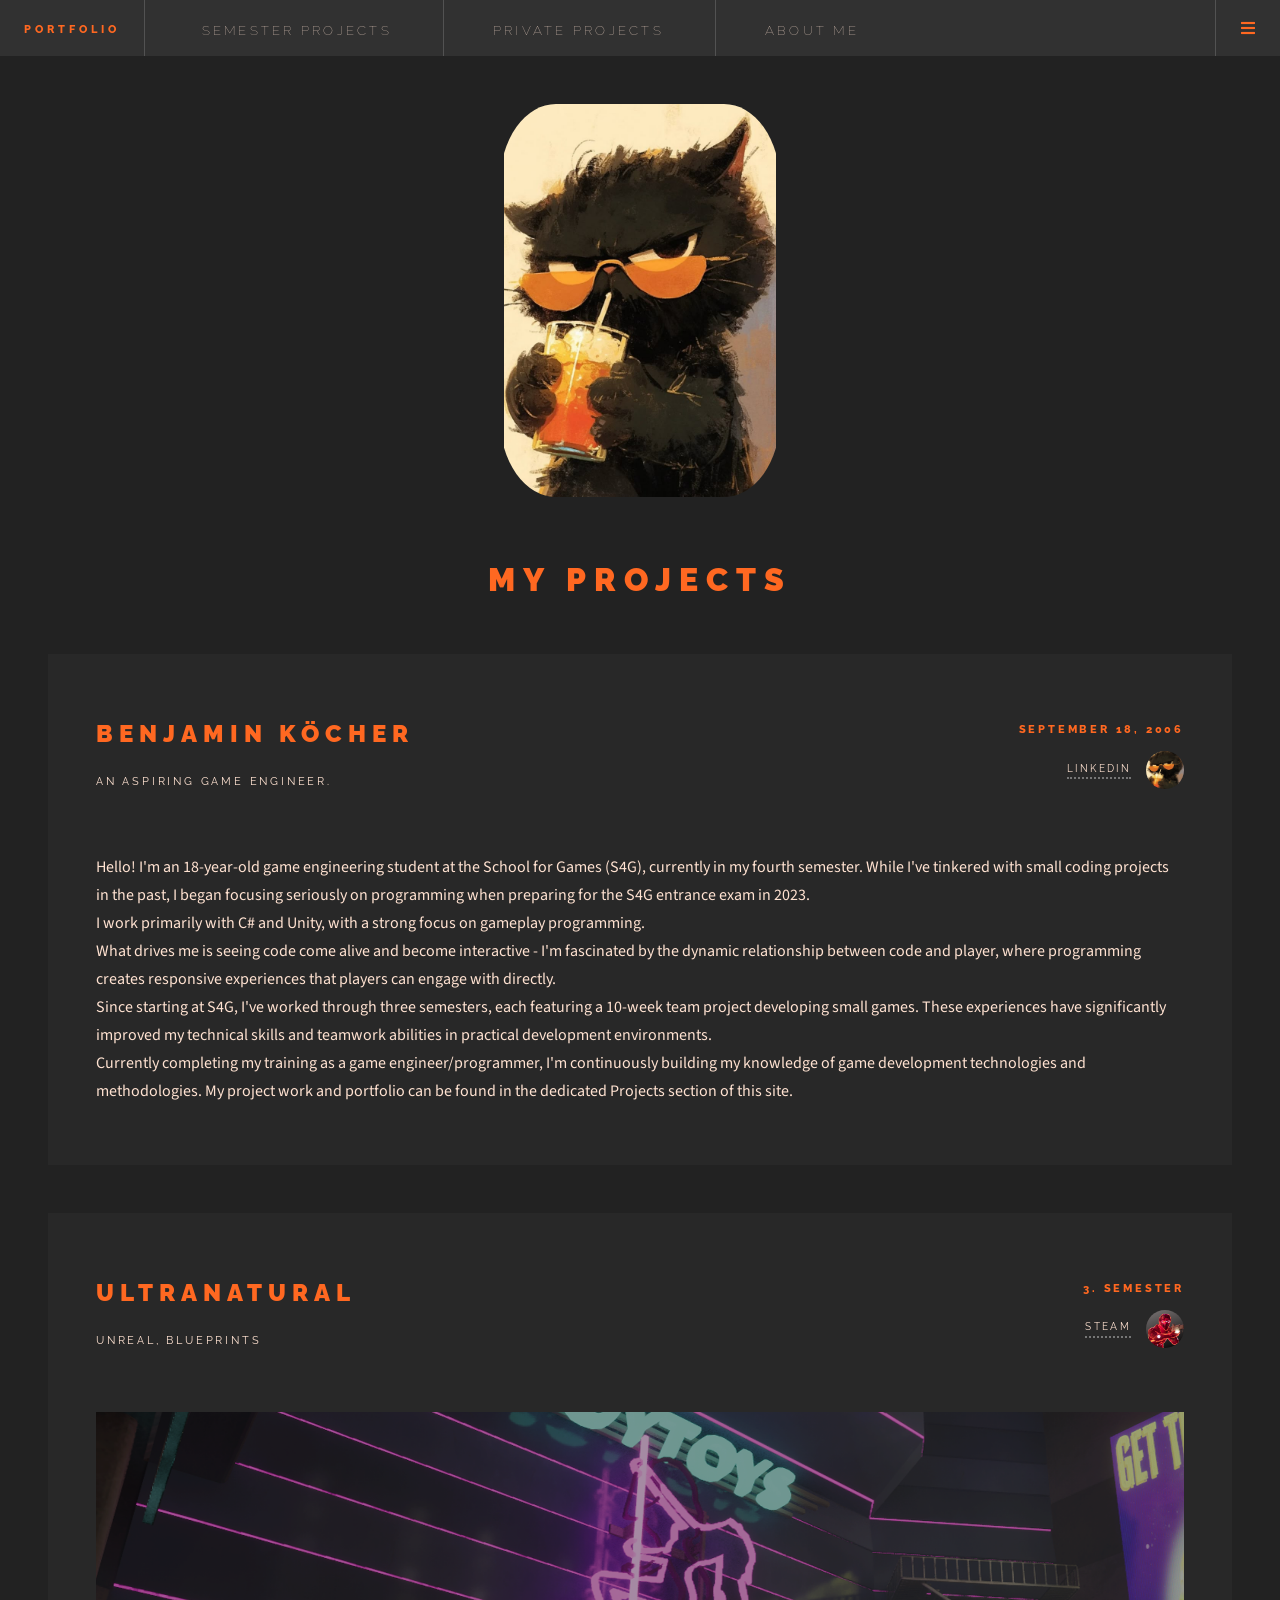
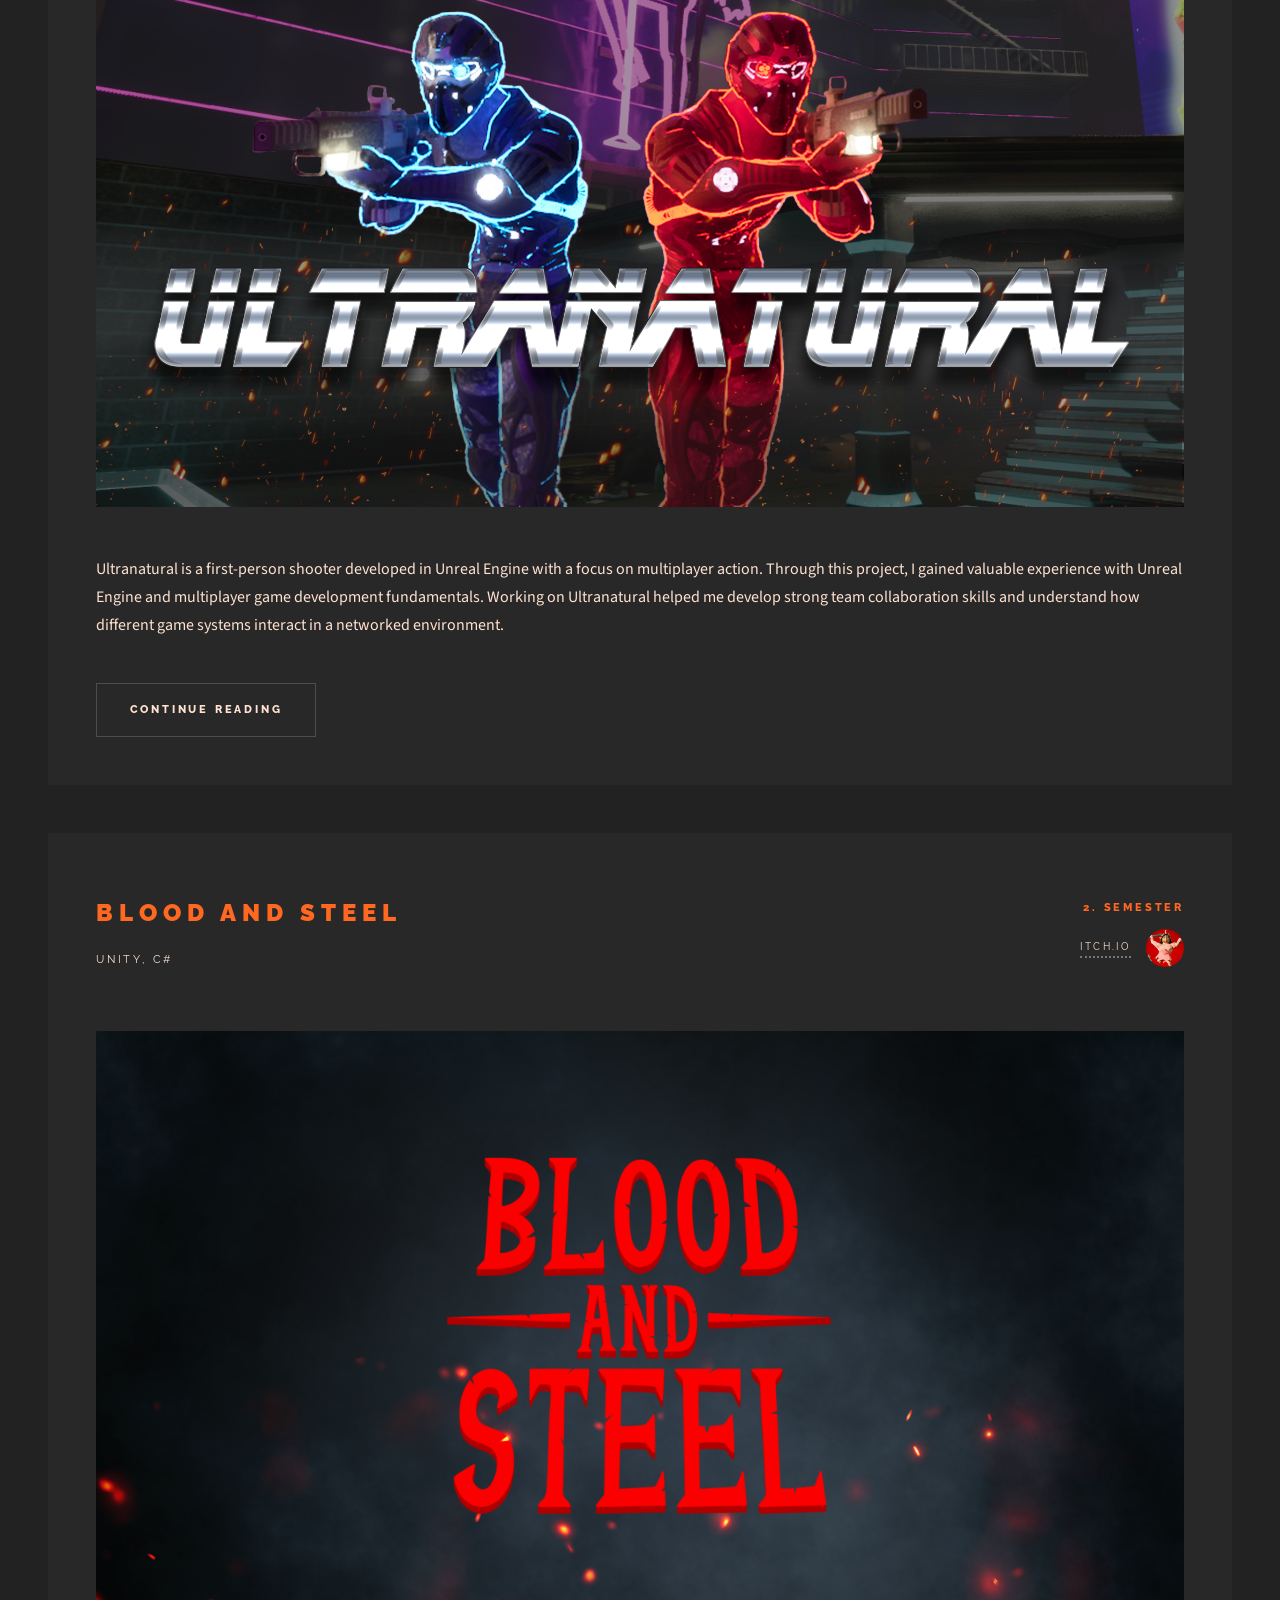
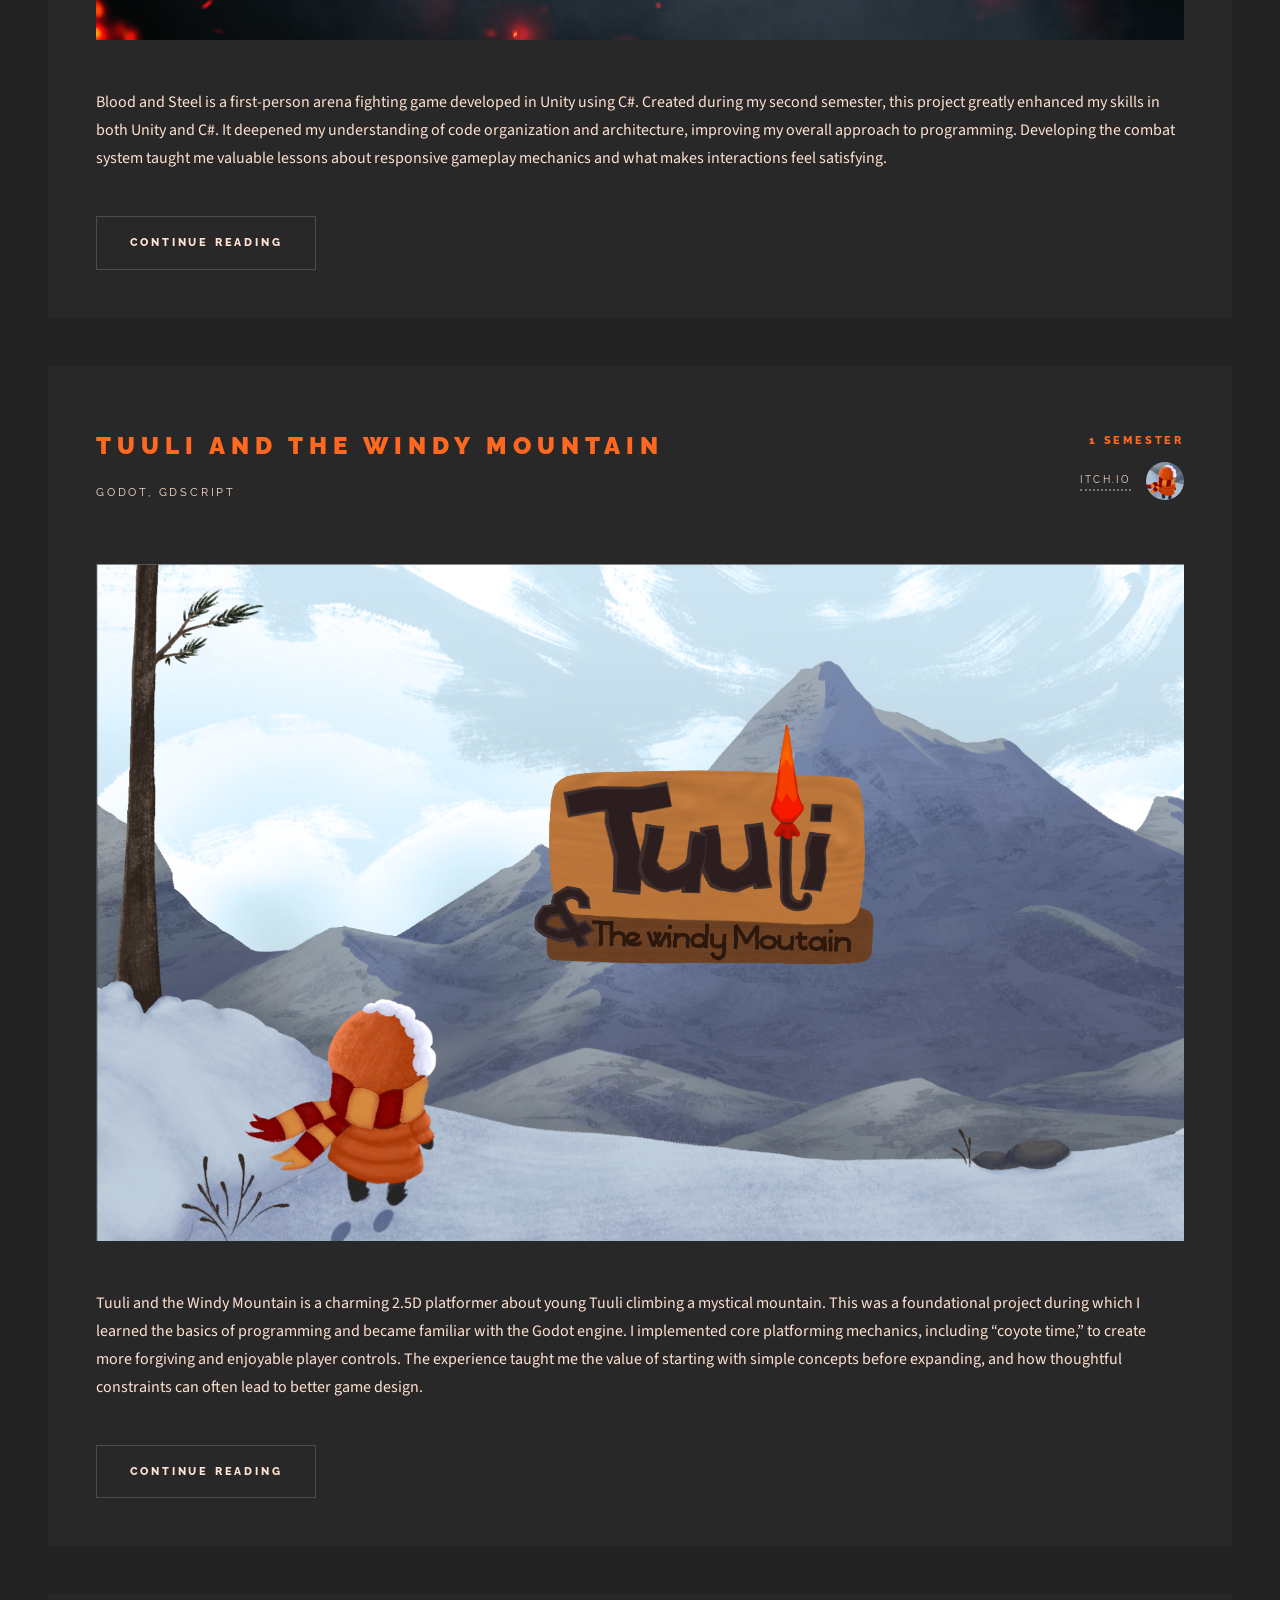
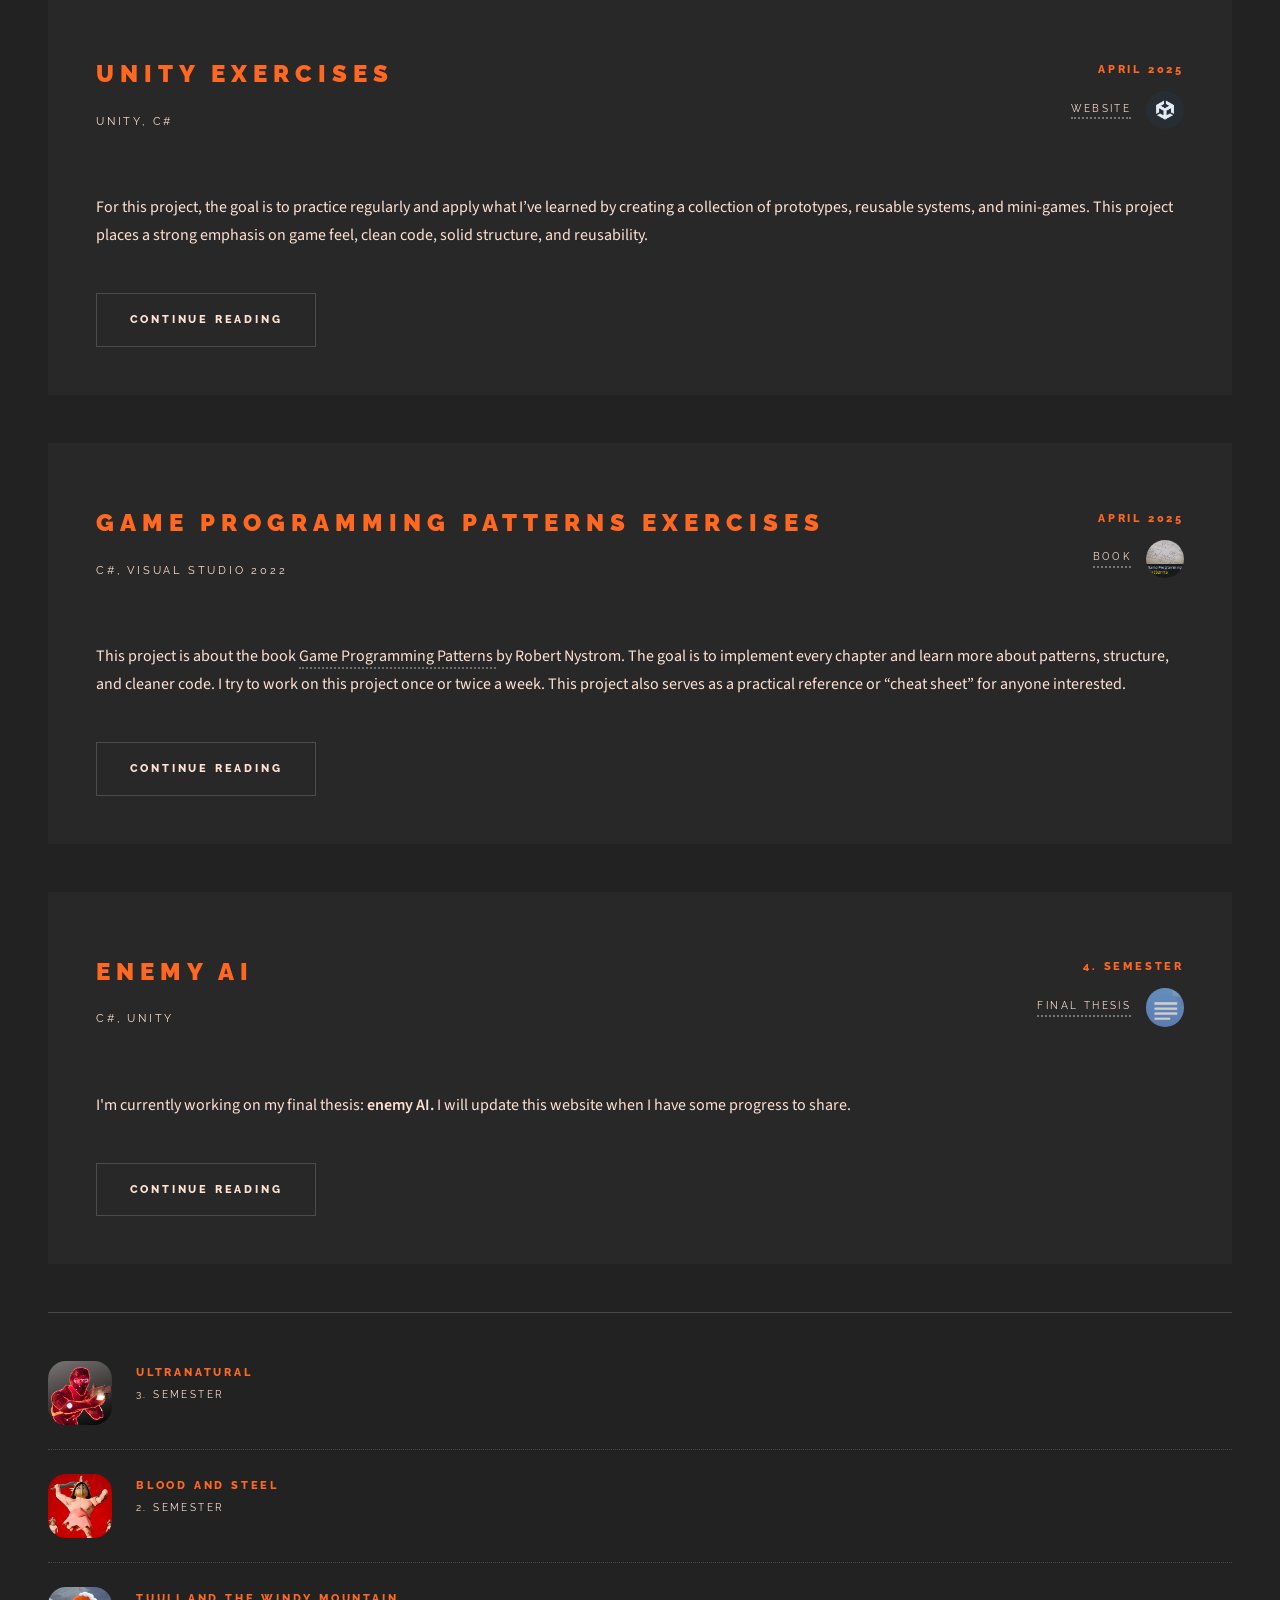
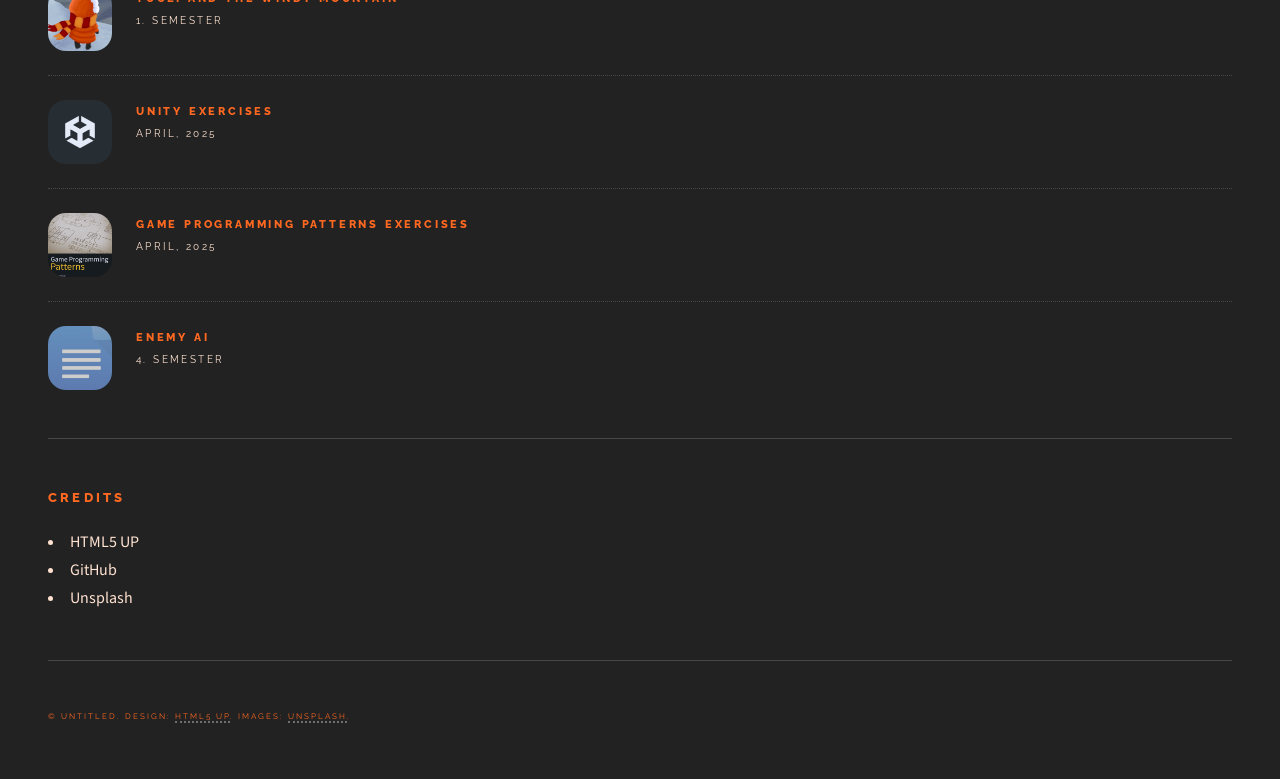
==== commit c333153f: "Fixed some writing and spelling." ====
--- a/index.html
+++ b/index.html
@@ -108,8 +108,8 @@
 						<p>An aspiring Game Engineer.</p>
 					</div>
 					<div class="meta">
-						<time class="published" datetime="2015-11-01">Semptember 18, 2006</time>
-						<a href="https://www.linkedin.com/in/benjamin-koecher-4913a52a2" class="author"><span class="name">LinkedIN</span><img
+						<time class="published" datetime="2015-11-01">September 18, 2006</time>
+						<a href="https://www.linkedin.com/in/benjamin-koecher-4913a52a2" class="author"><span class="name">LinkedIn</span><img
 								src="images/ProfilePicture.jpg" alt="" /></a>
 					</div>
 				</header>
@@ -198,7 +198,7 @@
 			<article class="post">
 				<header>
 					<div class="title">
-						<h2><a href="GameProgrammingPatternsExercises.html">Unity Exercises</a></h2>
+						<h2><a href="UnityExercises.html">Unity Exercises</a></h2>
 						<p>Unity, c#</p>
 					</div>
 					<div class="meta">
@@ -231,7 +231,7 @@
 					</div>
 				</header>
 				
-				<p>This is project is about the book <a href="https://gameprogrammingpatterns.com">game programming patterns </a>by Robert Nystrom.
+				<p>This project is about the book <a href="https://gameprogrammingpatterns.com">Game Programming Patterns </a>by Robert Nystrom.
 					The goal is to implement every chapter and learn more about patterns, structure, and cleaner code. I try to work on this project once or twice a week. 
 					This project also serves as a practical reference or “cheat sheet” for anyone interested.</p><br>
 				<footer>
@@ -254,7 +254,7 @@
 					</div>
 				</header>
 				
-				<p>Im currently working on my final thesis <b>enemy ai.</b> I will update this website when i have some progress to share.</p><br>
+				<p>I'm currently working on my final thesis: <b>enemy AI.</b> I will update this website when I have some progress to share.</p><br>
 				<footer>
 					<ul class="actions">
 						<li><a href="EnemyAI.html" class="button large">Continue Reading</a></li>
@@ -661,7 +661,7 @@
 					<li>
 						<article>
 							<header>
-								<h3><a href="TuuliAndTheWindyMountain.html">TuuliAndTheWindyMountain</a></h3>
+								<h3><a href="TuuliAndTheWindyMountain.html">Tuuli And The Windy Mountain</a></h3>
 								<time class="published" datetime="2015-10-10">1. Semester</time>
 							</header>
 							<a href="TuuliAndTheWindyMountain.html" class="image"><img src="images/TuuliAndTheWindyMountainIcon.png" alt="" /></a>
@@ -701,7 +701,7 @@
 			<section class="blurb">
 				<h2>Credits</h2>
 				<li>HTML5 UP</li>
-				<li>Github</li>
+				<li>GitHub</li>
 				<Li>Unsplash</Li>
 			</section>
 
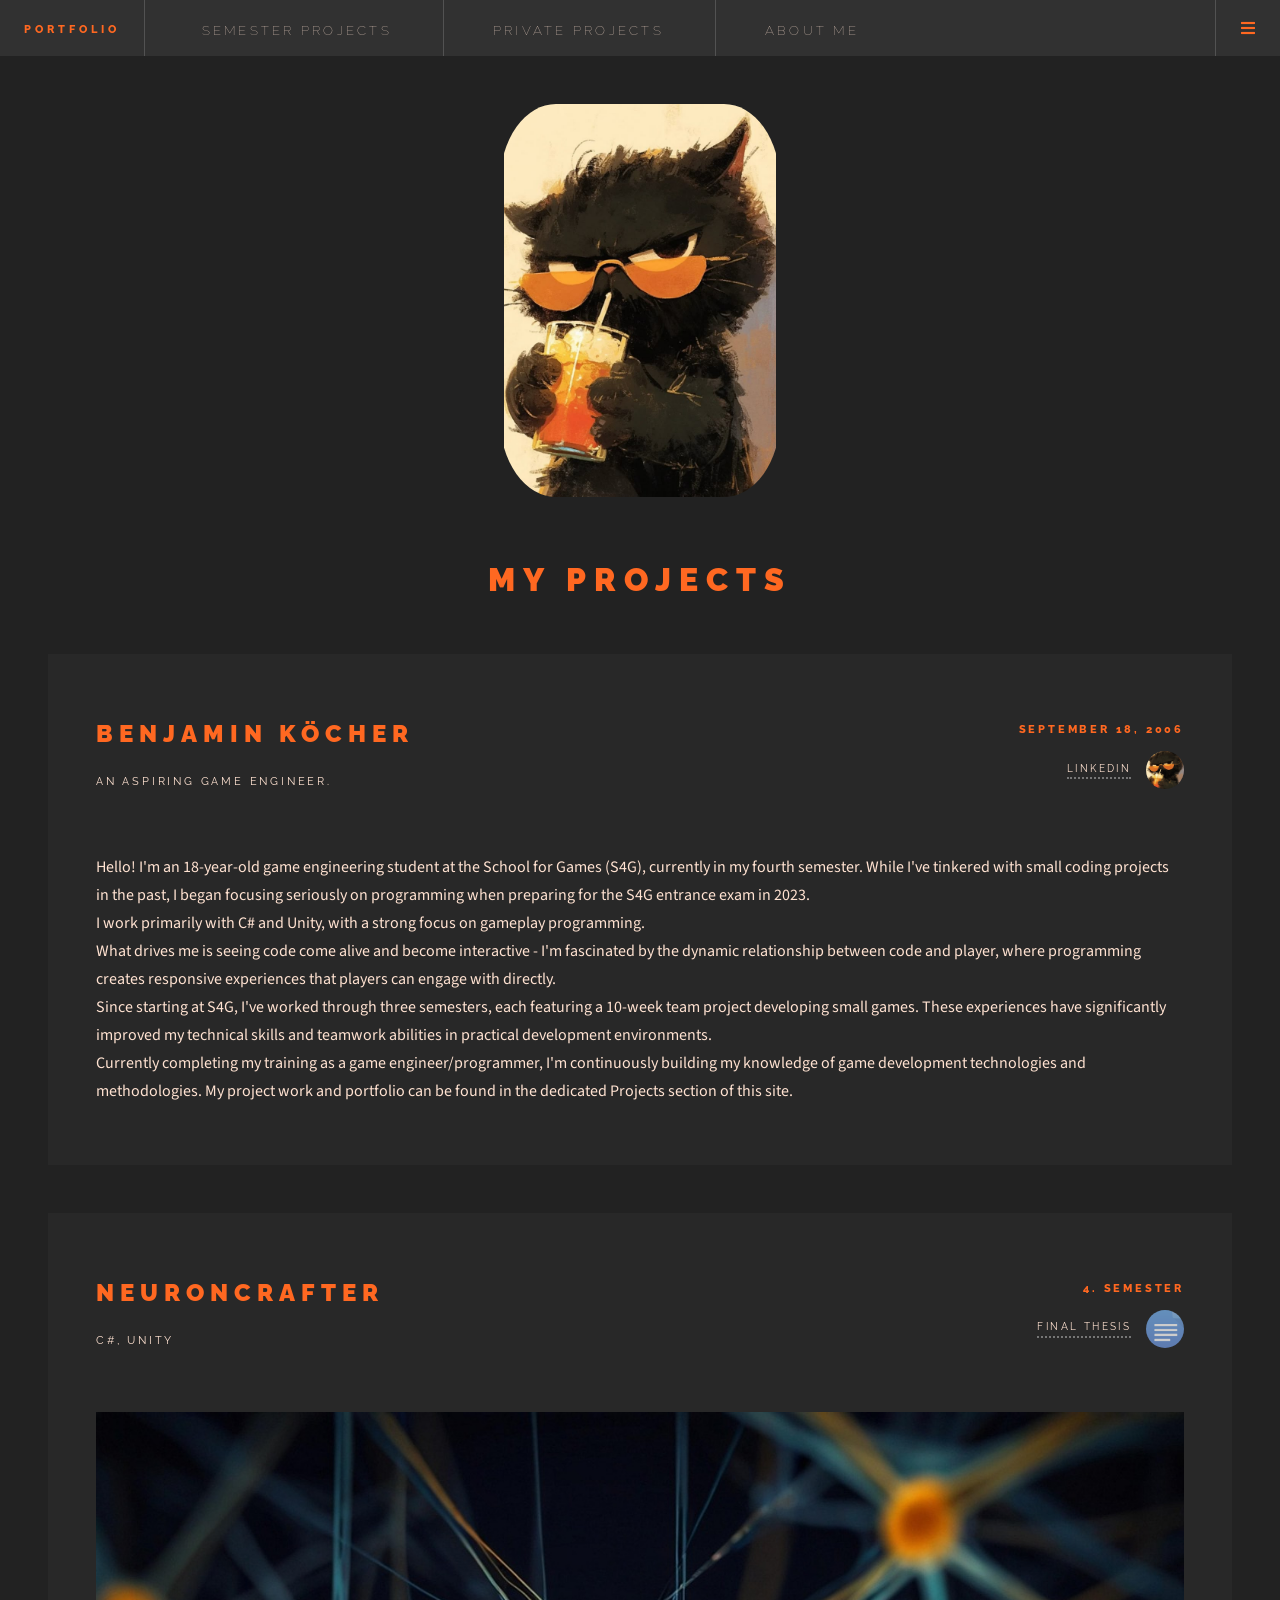
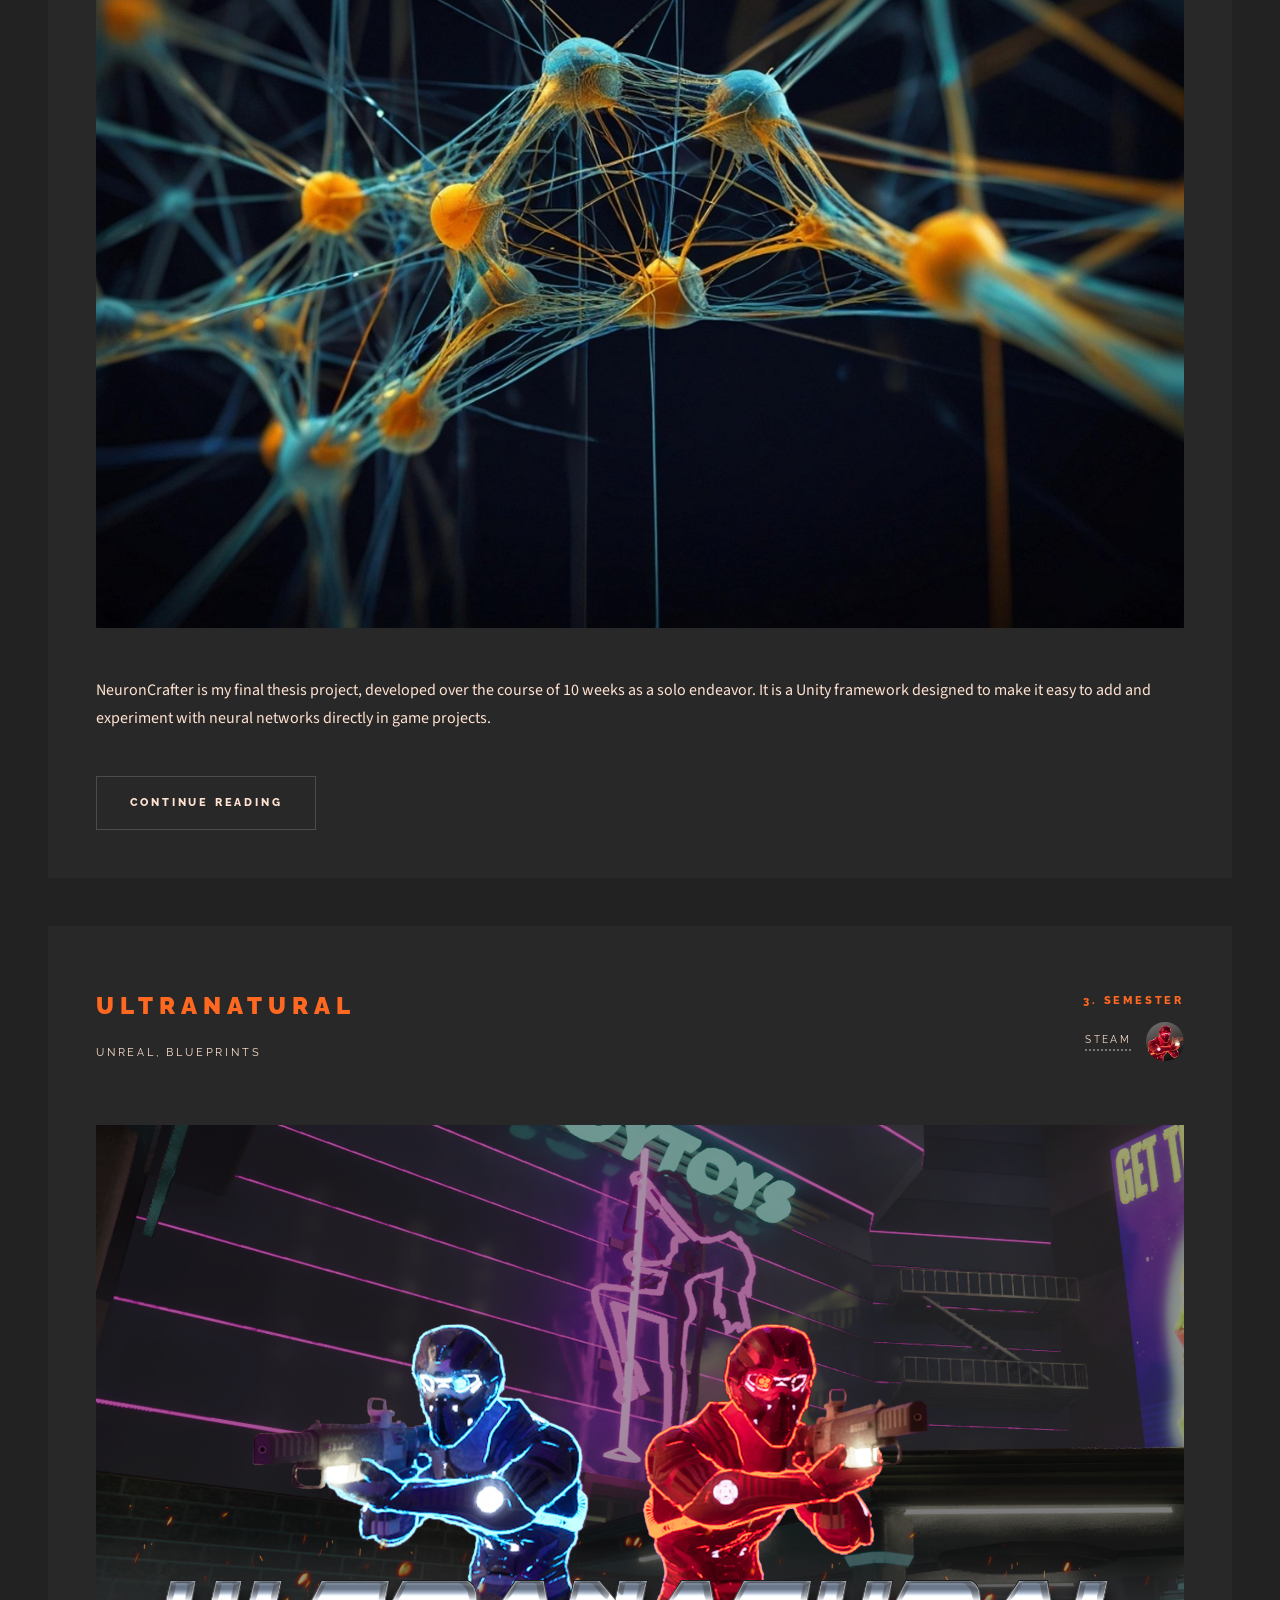
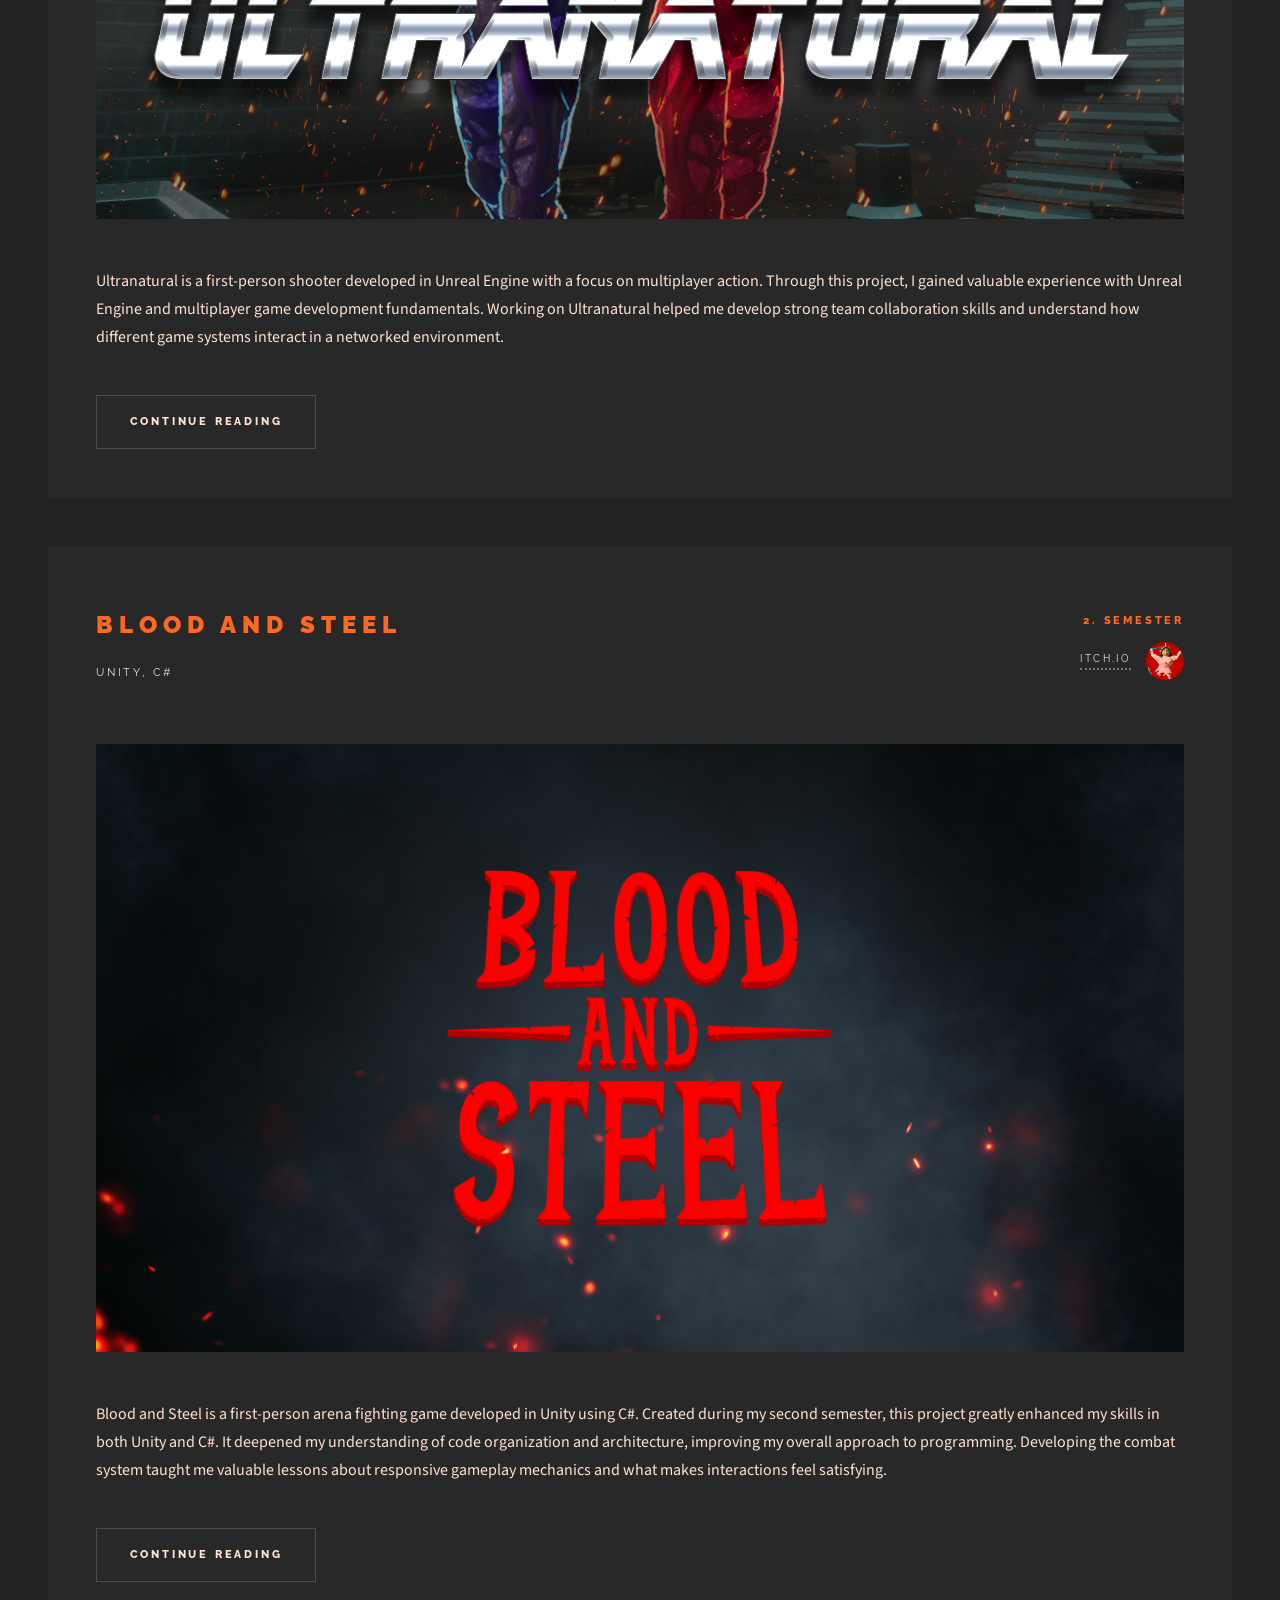
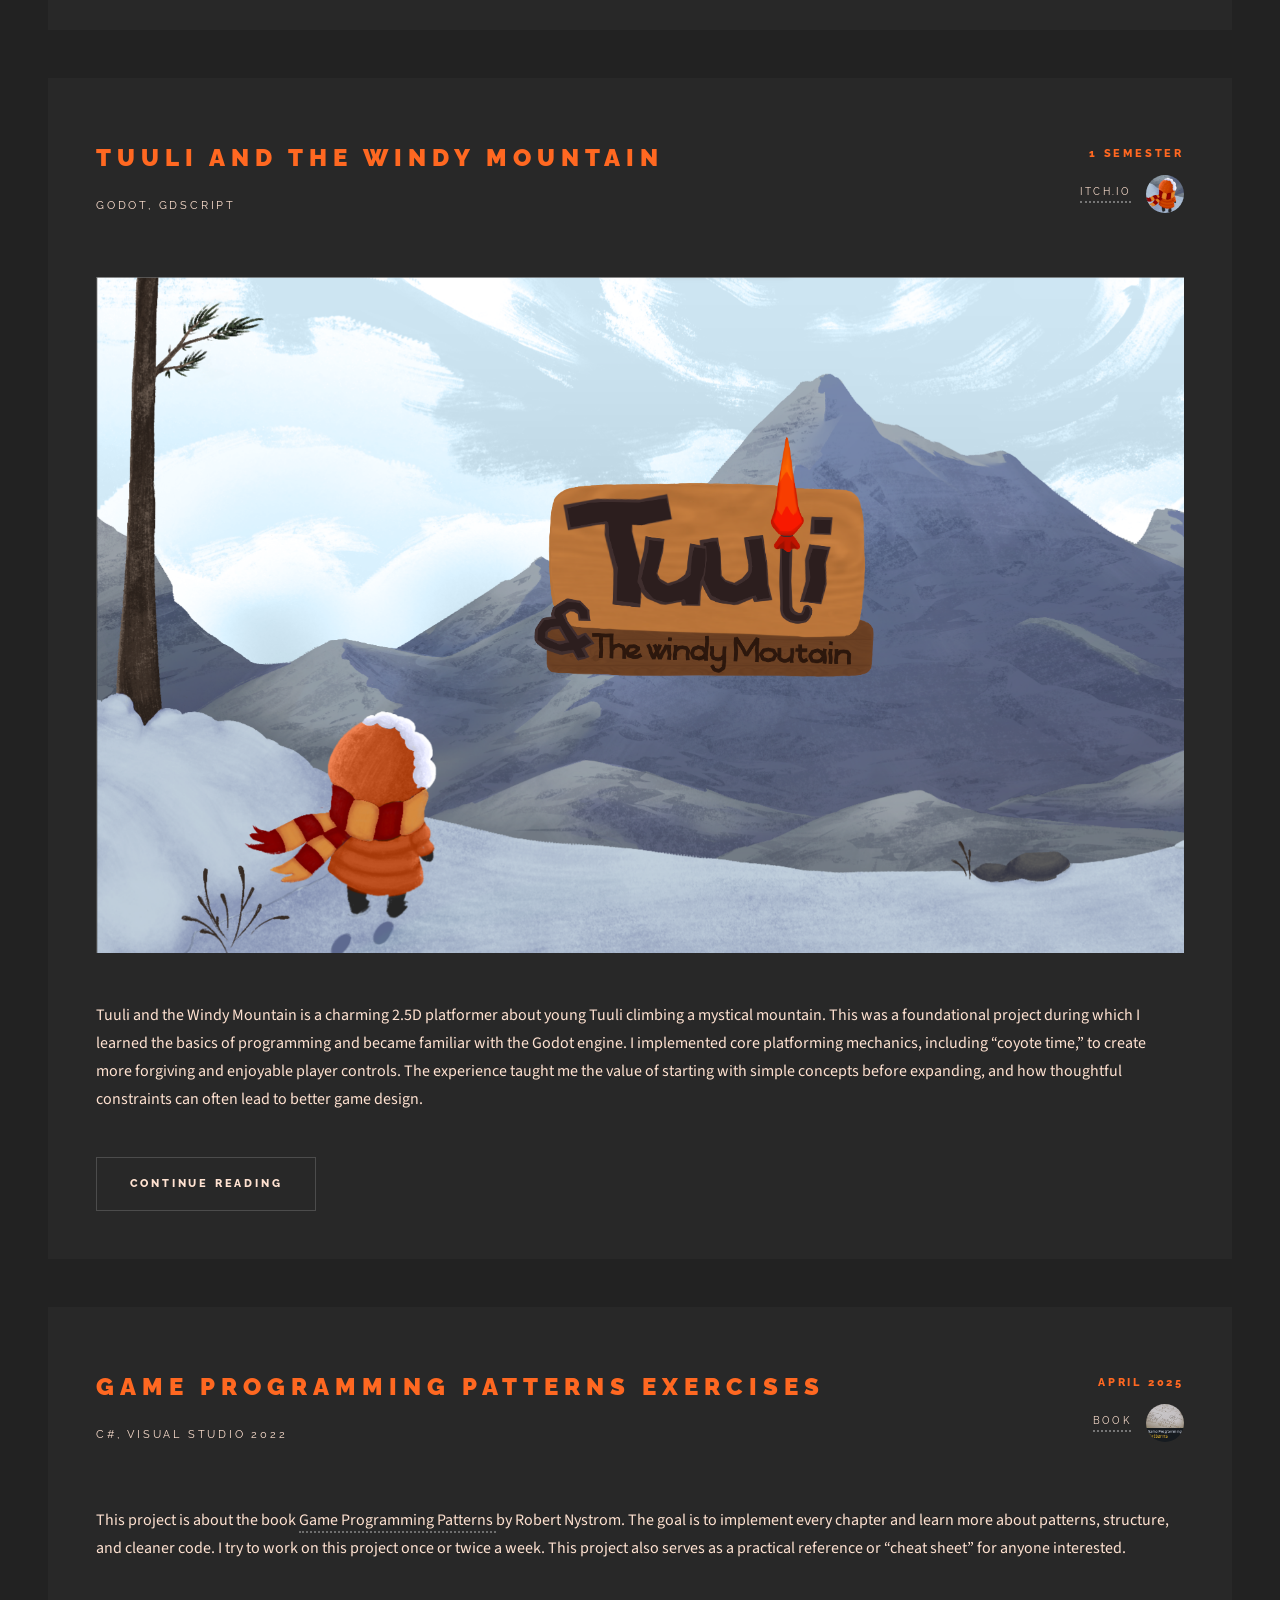
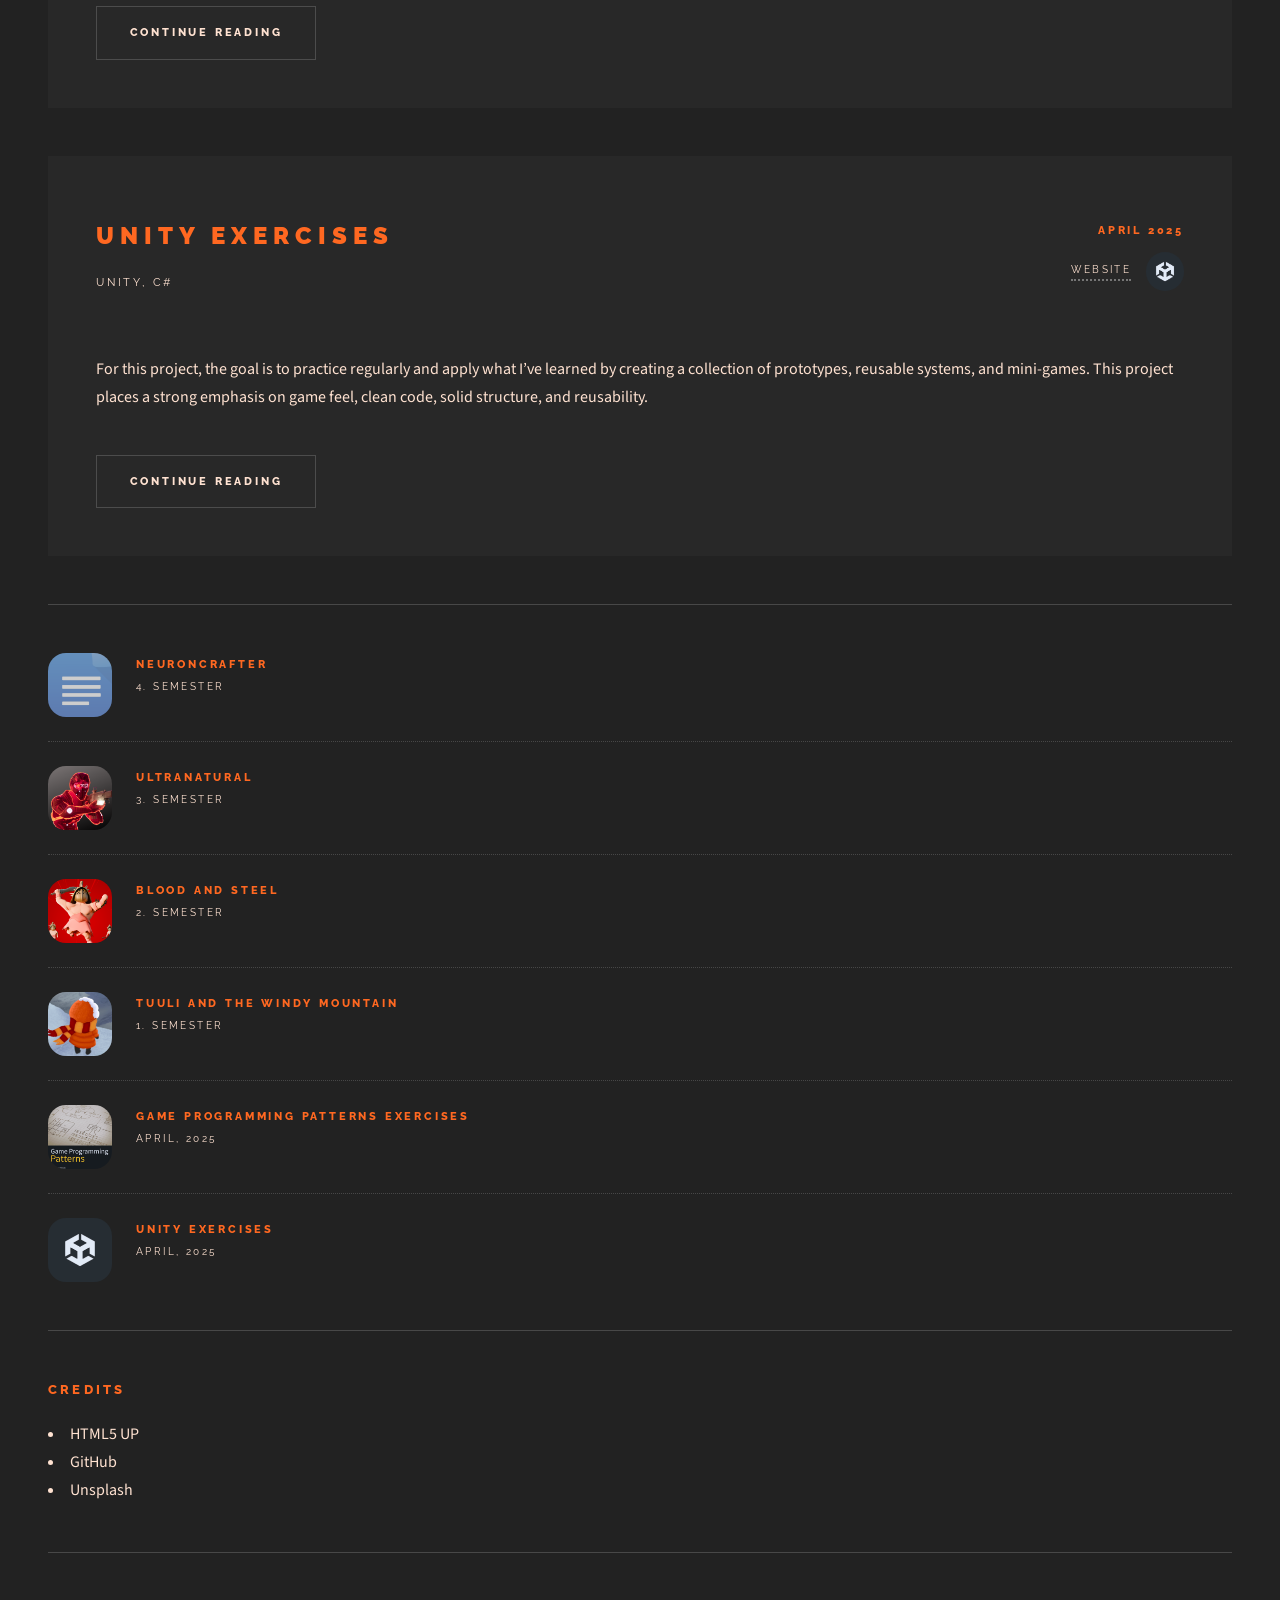
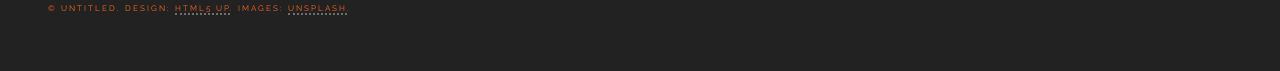
==== commit 3259c421: "Updated Website Added My final thesis called neuroncrafter" ====
--- a/index.html
+++ b/index.html
@@ -34,7 +34,7 @@
 							<a href="TuuliAndTheWindyMountain.html">Tuuli And The Windy Mountain</a>
 							<a href="BloodAndSteel.html">Blood And Steel</a>
 							<a href="Ultranatural.html">Ultranatural</a>
-							<a href="EnemyAI.html">Enemy AI</a>
+							<a href="NeuronCrafter.html">NeuronCrafter</a>
 						</div>
 					</li>
 
@@ -80,7 +80,7 @@
 								<a href="TuuliAndTheWindyMountain.html"><p>Tuuli And The Windy Mountain</p></a>
 								<a href="BloodAndSteel.html"><p>Blood And Steel</p></a>
 								<a href="Ultranatural.html"><p>Ultranatural</p></a>
-								<a href="EnemyAI.html"><p>Enemy AI</p></a>
+								<a href="NeuronCrafter.html"><p>NeuronCrafter</p></a>
 						</li>
 						<li>
 								<h3>private projects</h3>
@@ -119,6 +119,28 @@
 					<br>Currently completing my training as a game engineer/programmer, I'm continuously building my knowledge of game development technologies and methodologies. My project work and portfolio can be found in the dedicated Projects section of this site.</p><br>
 			</article>
 
+			<article class="post">
+				<header>
+					<div class="title">
+						<h2><a href="NeuronCrafter.html">NeuronCrafter</a></h2>
+						<p>c#, Unity</p>
+					</div>
+					<div class="meta">
+						<time class="published" datetime="2015-10-22">4. Semester</time>
+						<a href="https://docs.google.com/document/d/10GiGq7N2GH65nEjGTtr_wyfe5sMRYTkvi5lDowibVlM/edit?usp=sharing" class="author"><span class="name">final thesis</span><img
+							src="images/GoogleDocsIcon.png" /></a>
+					</div>
+				</header>
+				<a href="NeuronCrafter.html" class="image featured"><img src="images/NeuronCrafterBanner2.jpg" alt="" /></a>
+				<p>NeuronCrafter is my final thesis project, developed over the course of 10 weeks as a solo endeavor. 
+					It is a Unity framework designed to make it easy to add and experiment with neural networks directly in game projects.</p><br>
+				<footer>
+					<ul class="actions">
+						<li><a href="NeuronCrafter.html" class="button large">Continue Reading</a></li>
+					</ul>
+				</footer>
+			</article>
+
 			<!-- Post -->
 			<article class="post">
 				<header>
@@ -195,27 +217,7 @@
 				</footer>
 			</article>
 
-			<article class="post">
-				<header>
-					<div class="title">
-						<h2><a href="UnityExercises.html">Unity Exercises</a></h2>
-						<p>Unity, c#</p>
-					</div>
-					<div class="meta">
-						<time class="published" datetime="2015-10-22">April 2025</time>
-						<a href="https://unity.com" class="author"><span class="name">Website</span><img
-								src="images/UnityIcon.png" /></a>
-					</div>
-				</header>
-				
-				<p>For this project, the goal is to practice regularly and apply what I’ve learned by creating a collection of prototypes, reusable systems, and mini-games. 
-					This project places a strong emphasis on game feel, clean code, solid structure, and reusability.</p><br>
-				<footer>
-					<ul class="actions">
-						<li><a href="UnityExercises.html" class="button large">Continue Reading</a></li>
-					</ul>
-				</footer>
-			</article>
+		
 
 			<!-- Post -->
 			<article class="post">
@@ -244,23 +246,26 @@
 			<article class="post">
 				<header>
 					<div class="title">
-						<h2><a href="EnemyAI.html">Enemy AI</a></h2>
-						<p>c#, Unity</p>
+						<h2><a href="UnityExercises.html">Unity Exercises</a></h2>
+						<p>Unity, c#</p>
 					</div>
 					<div class="meta">
-						<time class="published" datetime="2015-10-22">4. Semester</time>
-						<a href="https://docs.google.com/document" class="author"><span class="name">final thesis</span><img
-							src="images/GoogleDocsIcon.png" /></a>
+						<time class="published" datetime="2015-10-22">April 2025</time>
+						<a href="https://unity.com" class="author"><span class="name">Website</span><img
+								src="images/UnityIcon.png" /></a>
 					</div>
 				</header>
 				
-				<p>I'm currently working on my final thesis: <b>enemy AI.</b> I will update this website when I have some progress to share.</p><br>
+				<p>For this project, the goal is to practice regularly and apply what I’ve learned by creating a collection of prototypes, reusable systems, and mini-games. 
+					This project places a strong emphasis on game feel, clean code, solid structure, and reusability.</p><br>
 				<footer>
 					<ul class="actions">
-						<li><a href="EnemyAI.html" class="button large">Continue Reading</a></li>
+						<li><a href="UnityExercises.html" class="button large">Continue Reading</a></li>
 					</ul>
 				</footer>
 			</article>
+
+			
 <!--
 			<article class="post">
 				<header>
@@ -631,7 +636,7 @@
 
 			<!-- Intro -->
 			<section id="intro">
-				<a href="#" class="logo"><img src="images/ProfilePicture.jpg" alt="" /></a>
+				<a href="https://www.linkedin.com/in/benjamin-koecher-4913a52a2" class="logo"><img src="images/ProfilePicture.jpg" alt="" /></a>
 				<header>
 					<h2>My Projects</h2>
 				</header>
@@ -640,6 +645,15 @@
 			<!-- Posts List -->
 			<section>
 				<ul class="posts">
+					<li>
+						<article>
+							<header>
+								<h3><a href="NeuronCrafter.html">NeuronCrafter</a></h3>
+								<time class="published" datetime="2015-10-06">4. Semester</time>
+							</header>
+							<a href="NeuronCrafter.html" class="image"><img src="images/GoogleDocsIcon.png" alt="" /></a>
+						</article>
+					</li>
 					<li>
 						<article>
 							<header>
@@ -667,15 +681,7 @@
 							<a href="TuuliAndTheWindyMountain.html" class="image"><img src="images/TuuliAndTheWindyMountainIcon.png" alt="" /></a>
 						</article>
 					</li>
-					<li>
-						<article>
-							<header>
-								<h3><a href="single.html">Unity Exercises</a></h3>
-								<time class="published" datetime="2015-10-08">April, 2025</time>
-							</header>
-							<a href="UnityExercises.html" class="image"><img src="images/UnityIcon.png" alt="" /></a>
-						</article>
-					</li>
+					
 					<li>
 						<article>
 							<header>
@@ -688,12 +694,13 @@
 					<li>
 						<article>
 							<header>
-								<h3><a href="EnemyAI.html">Enemy AI</a></h3>
-								<time class="published" datetime="2015-10-06">4. Semester</time>
+								<h3><a href="UnityExercises.html">Unity Exercises</a></h3>
+								<time class="published" datetime="2015-10-08">April, 2025</time>
 							</header>
-							<a href="EnemyAI.html" class="image"><img src="images/GoogleDocsIcon.png" alt="" /></a>
+							<a href="UnityExercises.html" class="image"><img src="images/UnityIcon.png" alt="" /></a>
 						</article>
 					</li>
+					
 				</ul>
 			</section>
 
